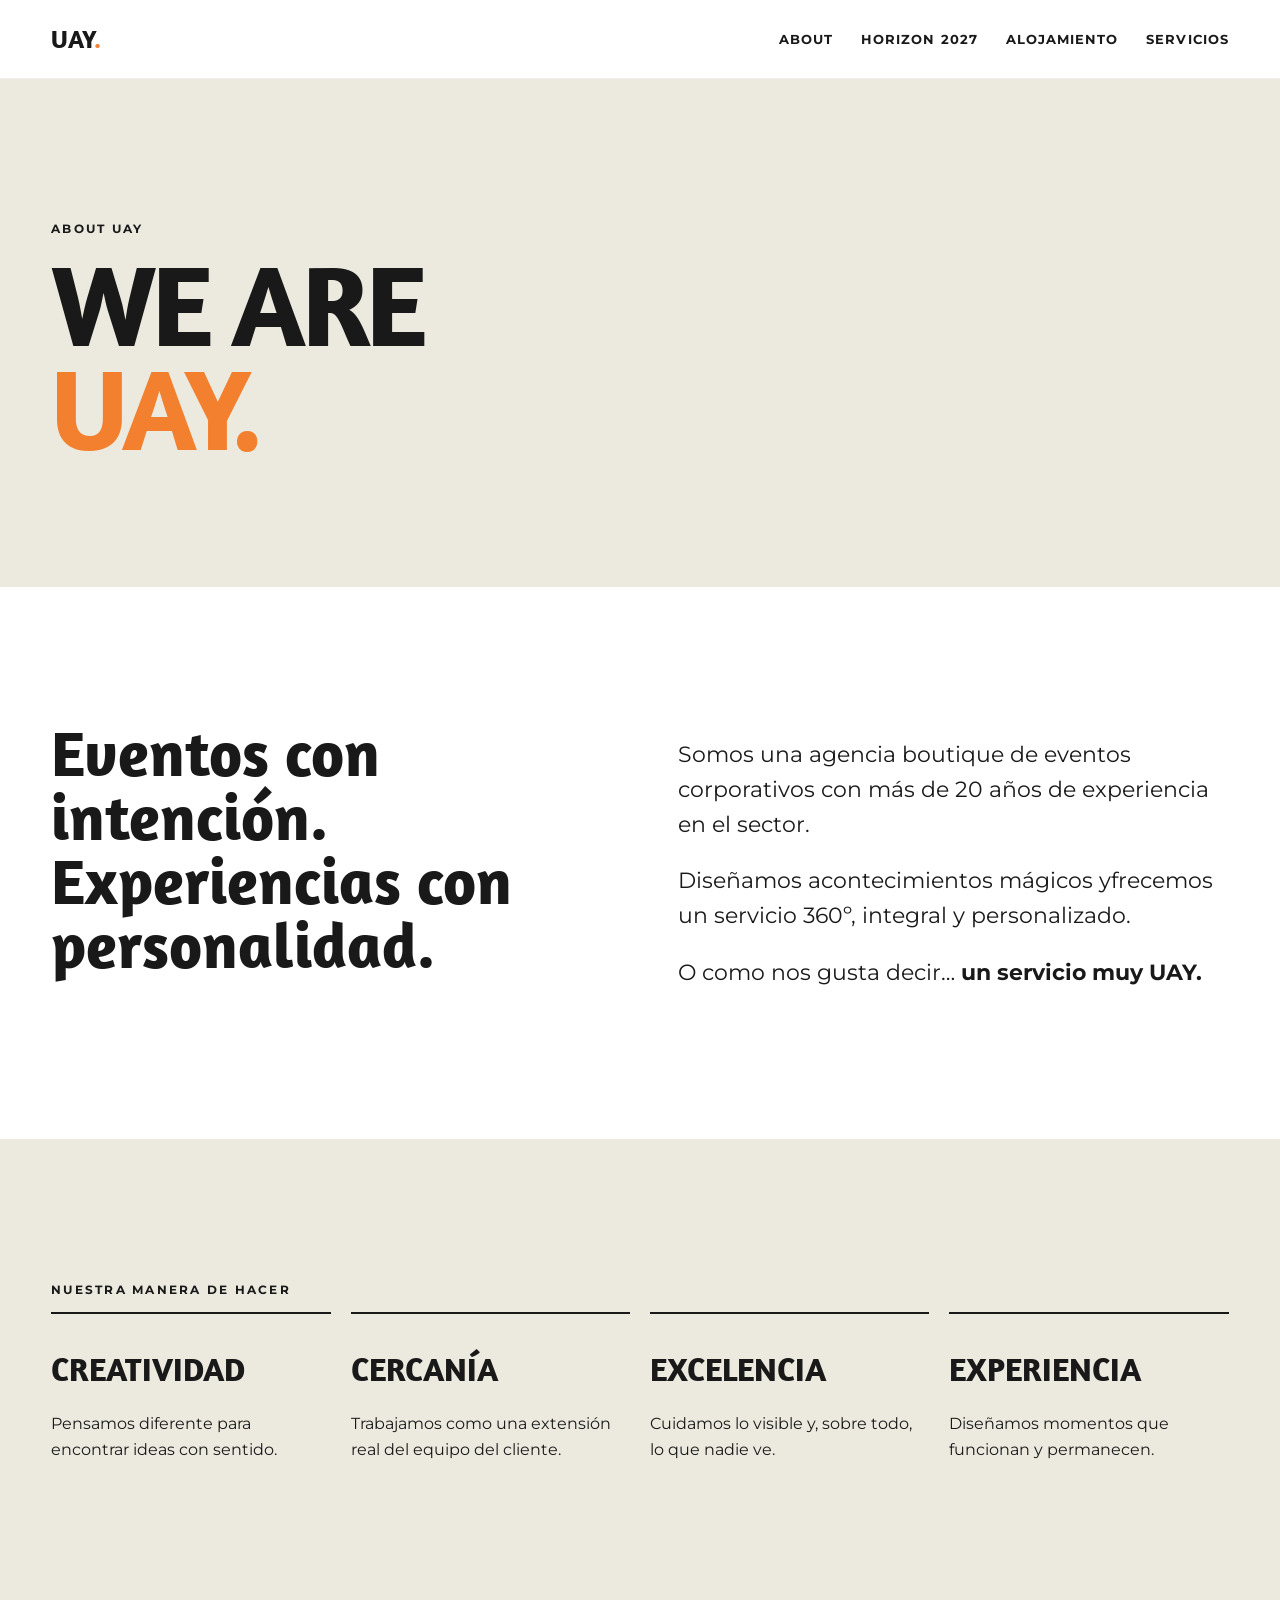
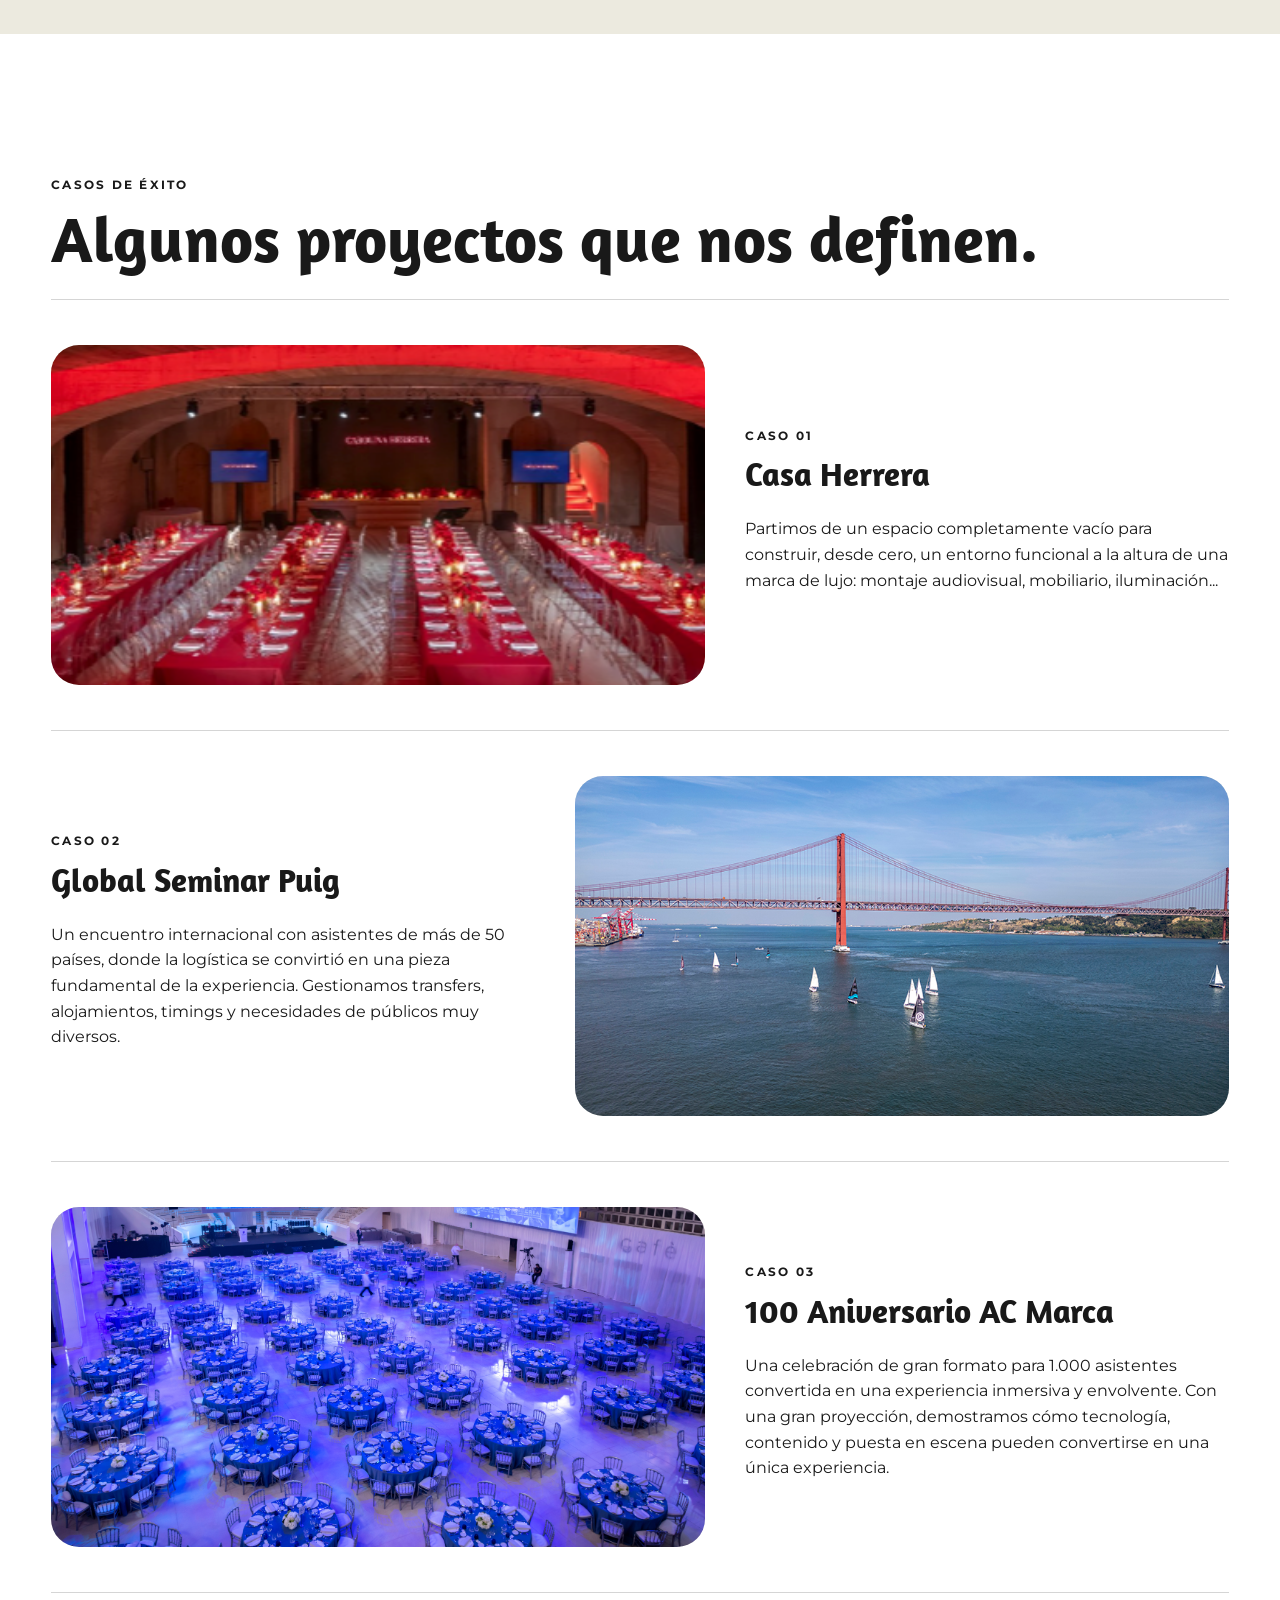
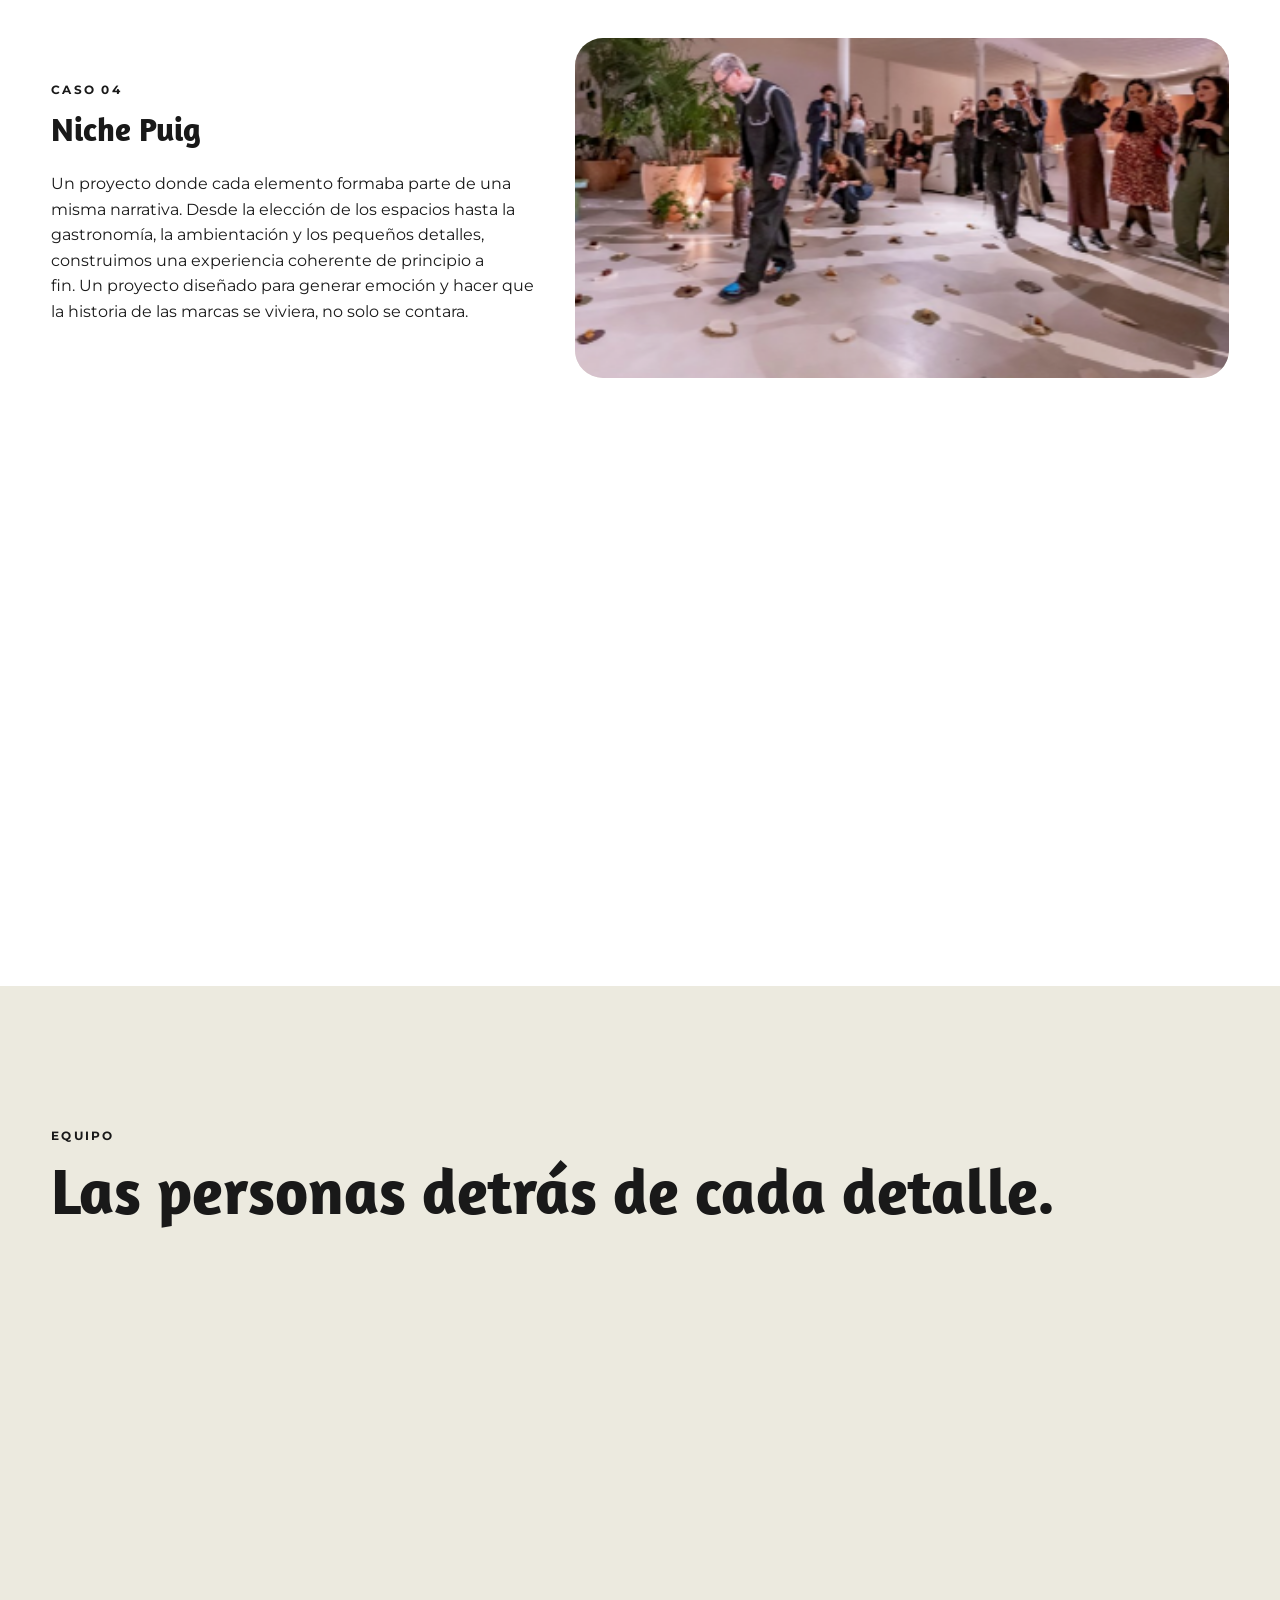
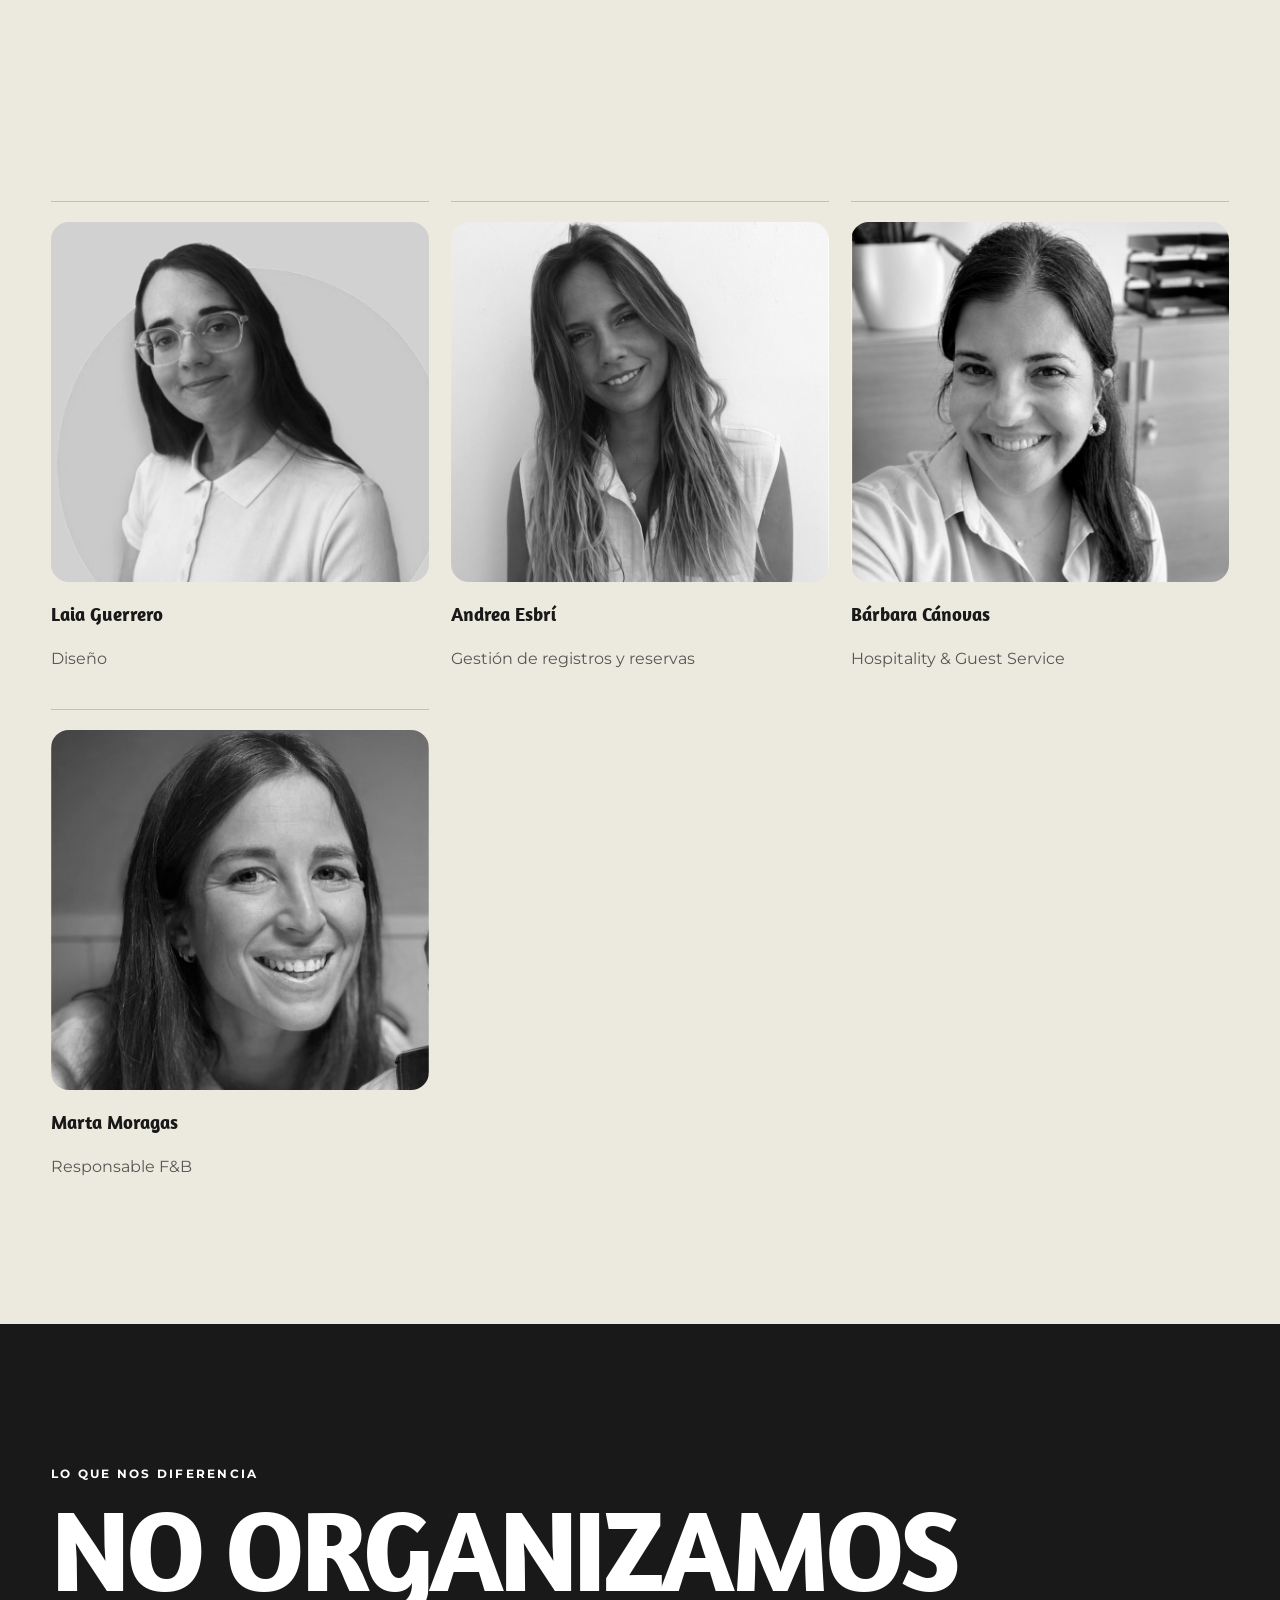
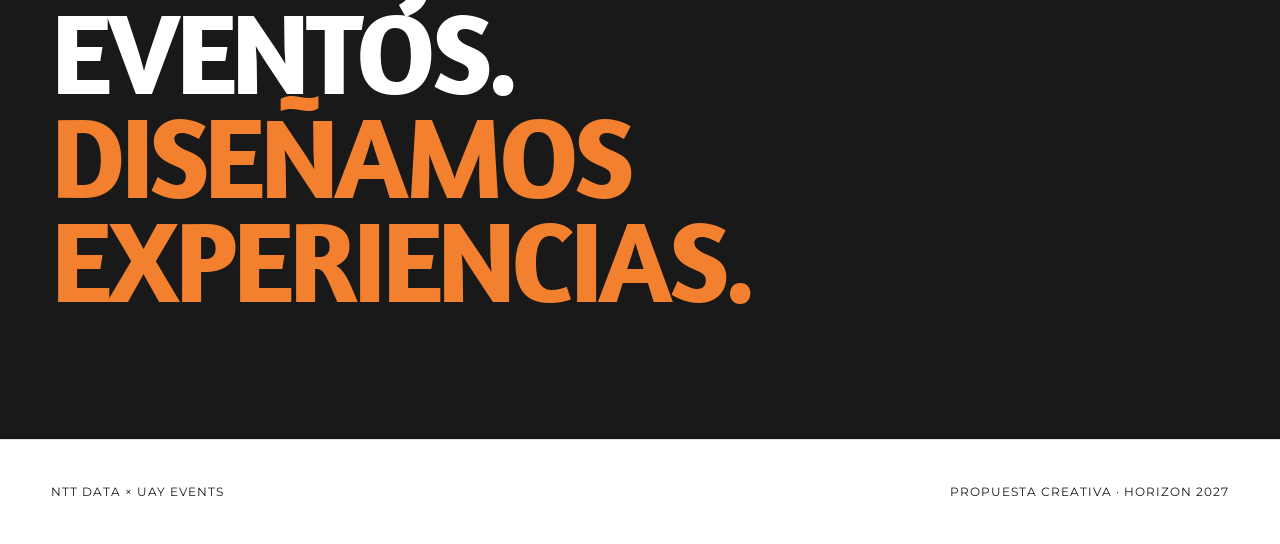
==== about.html @ 20aa826e "updated proposal section" ====
<!DOCTYPE html>
<html lang="es">
<head>
  <meta charset="UTF-8">
  <meta name="viewport" content="width=device-width, initial-scale=1.0">
  <title>About UAY · Horizon 2027</title>
  <link rel="stylesheet" href="css/styles.css">
</head>
<body>

<header class="header">
  <nav class="nav">
    <a class="brand" href="home.html">UAY<span>.</span></a>
    <button class="nav__toggle" aria-label="Abrir menú">☰</button>
    <div class="nav__links">
      <a href="about.html">About</a>
      <a href="horizon.html">Horizon 2027</a>
      <a href="alojamiento.html">Alojamiento</a>
      <a href="servicios.html">Servicios</a>
    </div>
  </nav>
</header>

<main>
  <section class="section section--soft">
    <div class="container">
      <p class="eyebrow">About UAY</p>
      <h1 class="display">WE ARE<br><span class="orange">UAY.</span></h1>
    </div>
  </section>

  <section class="section">
    <div class="container split reveal">
      <div>
        <h2 class="h2">Eventos con intención. Experiencias con personalidad.</h2>
      </div>
      <div class="lead">
        <p>Somos una agencia boutique de eventos corporativos con más de 20 años de experiencia en el sector.</p>
        <p>Diseñamos acontecimientos mágicos yfrecemos un servicio 360º, integral y personalizado.</p>
        <p>O como nos gusta decir… <strong>un servicio muy UAY.</strong></p>
      </div>
    </div>
  </section>

  <section class="section section--soft">
    <div class="container">
      <p class="eyebrow">Nuestra manera de hacer</p>
      <div class="grid-4">
        <div class="pillar reveal"><h3 class="h3">CREATIVIDAD</h3><p>Pensamos diferente para encontrar ideas con sentido.</p></div>
        <div class="pillar reveal"><h3 class="h3">CERCANÍA</h3><p>Trabajamos como una extensión real del equipo del cliente.</p></div>
        <div class="pillar reveal"><h3 class="h3">EXCELENCIA</h3><p>Cuidamos lo visible y, sobre todo, lo que nadie ve.</p></div>
        <div class="pillar reveal"><h3 class="h3">EXPERIENCIA</h3><p>Diseñamos momentos que funcionan y permanecen.</p></div>
      </div>
    </div>
  </section>

  <section class="section">
    <div class="container">
      <p class="eyebrow">Casos de éxito</p>
      <h2 class="h2">Algunos proyectos que nos definen.</h2>

      <article class="project reveal">
        <div class="project__media media-placeholder media-placeholder--image media-placeholder--light">
              <img src="assets/images/projects/caso-1.jpg" alt="Casa Herrera" loading="lazy">
        </div>
        <div>
          <span class="eyebrow">Caso 01</span>
          <h3 class="h3">Casa Herrera​</h3>
          <p>Partimos de un espacio completamente vacío para construir, desde cero, un entorno funcional a la 
            altura de una marca de lujo: montaje audiovisual, mobiliario, iluminación...</p>
        </div>
      </article>
      <article class="project reveal">
        <div class="project__media media-placeholder media-placeholder--image media-placeholder--light">
          <img src="assets/images/projects/caso-2.jpg" alt="Global Seminar Puig" loading="lazy">
        </div>
        <div>
          <span class="eyebrow">Caso 02</span>
          <h3 class="h3">Global Seminar Puig</h3>
          <p>Un encuentro internacional con asistentes de más de 50 países, donde la logística 
            se convirtió en una pieza fundamental de la experiencia. Gestionamos transfers, alojamientos, 
            timings y necesidades de públicos muy diversos.</p>
        </div>
      </article>
      <article class="project reveal">
        <div class="project__media media-placeholder media-placeholder--image media-placeholder--light">
          <img src="assets/images/projects/caso-3.jpg" alt="100 Aniversario AC Marca" loading="lazy">
        </div>
        <div>
          <span class="eyebrow">Caso 03</span>
          <h3 class="h3">100 Aniversario AC Marca</h3>
          <p>Una celebración de gran formato para 1.000 asistentes convertida en una experiencia inmersiva 
            y envolvente. Con una gran proyección, demostramos cómo tecnología, contenido y puesta en 
            escena pueden convertirse en una única experiencia.</p>
        </div>
      </article>
      <article class="project reveal">
        <div class="project__media media-placeholder media-placeholder--image media-placeholder--light">
          <img src="assets/images/projects/caso-4.jpg" alt="Niche Puig" loading="lazy">
        </div>
        <div>
          <span class="eyebrow">Caso 04</span>
          <h3 class="h3">Niche Puig</h3>
          <p>Un proyecto donde cada elemento formaba parte de una misma narrativa. Desde la elección de los espacios hasta la gastronomía, la ambientación y los pequeños detalles, construimos una experiencia coherente de principio a fin. Un proyecto diseñado para generar emoción y hacer que la historia de las marcas se viviera, no solo se contara.</p>
        </div>
      </article>
      <article class="project reveal">
        <div class="project__media media-placeholder media-placeholder--image media-placeholder--light">
          <img src="assets/images/projects/caso-5.jpg" alt="Dermofarm International Meeting" loading="lazy">
        </div>
        <div>
          <span class="eyebrow">Caso 05</span>
          <h3 class="h3">Dermofarm International Meeting</h3>
          <p>¿Y si el espacio que necesitamos no existe todavía? Transformamos el hall de un hotel, un entorno 
            inicialmente no concebido para albergar una reunión plenaria, mediante un montaje audiovisual 
            y escenográfico completamente adaptado. Una solución que demuestra nuestra capacidad para repensar espacios no convencionales y convertir sus limitaciones en oportunidades.</p>
        </div>
      </article>
    </div>
  </section>

  <section class="section section--soft">
    <div class="container">
      <p class="eyebrow">Equipo</p>
      <h2 class="h2">Las personas detrás de cada detalle.</h2>
      <div class="team-grid">
        
        <article class="team-card reveal">
          <div class="media-placeholder media-placeholder--light">
            <img src="assets/images/team/javier.png" alt="Javier" loading="lazy">
          </div>
          <h3>Javier Juez</h3>
          <p class="muted">Director de proyecto</p>
        </article>
        <article class="team-card reveal">
          <div class="media-placeholder media-placeholder--light">
            <img src="assets/images/team/alba.png" alt="Alba" loading="lazy">
          </div>
          <h3>Alba Jurado</h3>
          <p class="muted">logística</p>
        </article>
        <article class="team-card reveal">
          <div class="media-placeholder media-placeholder--light">
            <img src="assets/images/team/mario.png" alt="Mario" loading="lazy">
          </div>
          <h3>Mario Juez</h3>
          <p class="muted">Project Manager</p>
          <p class="muted">Producción</p>
        </article>
        <article class="team-card reveal">
          <div class="media-placeholder media-placeholder--light">
            <img src="assets/images/team/laia.png" alt="Laia" loading="lazy">
          </div>
          <h3>Laia Guerrero</h3>
          <p class="muted">Diseño</p>
        </article>
        <article class="team-card reveal">
          <div class="media-placeholder media-placeholder--light">
            <img src="assets/images/team/andrea.jpeg" alt="An" loading="lazy">
          </div>
          <h3>Andrea Esbrí</h3>
          <p class="muted">Gestión de registros y reservas</p>
        </article>
        <article class="team-card reveal">
          <div class="media-placeholder media-placeholder--light">
            <img src="assets/images/team/barbara.jpg" alt="Barbara" loading="lazy">
          </div>
          <h3>Bárbara Cánovas</h3>
          <p class="muted">Hospitality & Guest Service</p>
        </article>
        <article class="team-card reveal">
          <div class="media-placeholder media-placeholder--light">
            <img src="assets/images/team/marta.jpg" alt="Marta" loading="lazy">
          </div>
          <h3>Marta Moragas</h3>
          <p class="muted">Responsable F&B</p>
        </article>
      </div>
    </div>
  </section>

  <section class="section section--dark">
    <div class="container reveal">
      <p class="eyebrow">Lo que nos diferencia</p>
      <h2 class="display">NO ORGANIZAMOS<br>EVENTOS.<br><span class="orange">DISEÑAMOS<br>EXPERIENCIAS.</span></h2>
    </div>
  </section>
</main>

<footer class="footer">
  <div class="footer__inner">
    <span>NTT DATA × UAY EVENTS</span>
    <span>Propuesta creativa · HORIZON 2027</span>
  </div>
</footer>
<script src="js/main.js"></script>

</body>
</html>
---- css/styles.css ----
@import url('https://fonts.googleapis.com/css2?family=Amaranth:wght@400;700&family=Montserrat:wght@300;400;500;600;700&display=swap');

:root{
  --orange:#F3802E;
  --alabaster:#ECEADF;
  --black:#191919;
  --white:#FFFFFF;
  --max:1280px;
  --pad:clamp(24px,4vw,64px);
  --radius:28px;
}

*{box-sizing:border-box}
html{scroll-behavior:smooth}
body{
  margin:0;
  font-family:"Montserrat",sans-serif;
  color:var(--black);
  background:var(--white);
  line-height:1.6;
}
img,video{max-width:100%;display:block}
a{color:inherit;text-decoration:none}
button{font:inherit}

.container{
  width:min(calc(100% - (var(--pad)*2)),var(--max));
  margin-inline:auto;
}
.section{padding:clamp(72px,10vw,140px) 0}
.section--soft{background:var(--alabaster)}
.section--dark{background:var(--black);color:var(--white)}
.section--orange{background:var(--orange)}

.eyebrow{
  text-transform:uppercase;
  letter-spacing:.18em;
  font-size:.78rem;
  font-weight:700;
}
.display{
  font-family:"Amaranth",sans-serif;
  font-size:clamp(3.4rem,9vw,9rem);
  line-height:.9;
  letter-spacing:-.04em;
  margin:0;
}
.h1{
  font-family:"Amaranth",sans-serif;
  font-size:clamp(3rem,7vw,7rem);
  line-height:.95;
  margin:0;
}
.h2{
  font-family:"Amaranth",sans-serif;
  font-size:clamp(2.4rem,5vw,5rem);
  line-height:1;
  margin:0 0 28px;
}
.h3{
  font-family:"Amaranth",sans-serif;
  font-size:clamp(1.6rem,2.6vw,2.6rem);
  margin:0 0 12px;
}
.lead{
  font-size:clamp(1.05rem,1.7vw,1.45rem);
  max-width:850px;
}
.muted{opacity:.7}
.orange{color:var(--orange)}

.header{
  position:sticky;
  top:0;
  z-index:100;
  backdrop-filter:blur(16px);
  background:rgba(255,255,255,.86);
  border-bottom:1px solid rgba(25,25,25,.08);
}
.nav{
  width:min(calc(100% - (var(--pad)*2)),var(--max));
  min-height:78px;
  margin:auto;
  display:flex;
  align-items:center;
  justify-content:space-between;
  gap:28px;
}
.brand{
  font-family:"Amaranth",sans-serif;
  font-size:1.55rem;
  font-weight:700;
}
.brand span{color:var(--orange)}
.nav__links{
  display:flex;
  gap:28px;
  align-items:center;
  font-size:.82rem;
  font-weight:700;
  letter-spacing:.08em;
  text-transform:uppercase;
}
.nav__links a{position:relative}
.nav__links a:after{
  content:"";
  position:absolute;
  left:0;right:100%;
  bottom:-7px;
  height:2px;
  background:var(--orange);
  transition:.25s ease;
}
.nav__links a:hover:after,.nav__links a.active:after{right:0}
.nav__toggle{
  display:none;
  border:0;
  background:none;
  font-size:1.4rem;
  cursor:pointer;
}

.btn{
  display:inline-flex;
  align-items:center;
  justify-content:center;
  gap:14px;
  padding:16px 24px;
  border-radius:999px;
  border:1px solid var(--black);
  text-transform:uppercase;
  letter-spacing:.08em;
  font-size:.8rem;
  font-weight:700;
  transition:.25s ease;
}
.btn:hover{background:var(--black);color:var(--white);transform:translateY(-2px)}
.btn--orange{background:var(--orange);border-color:var(--orange)}
.btn--orange:hover{background:var(--black);border-color:var(--black)}
.btn--light{border-color:var(--white)}
.btn--light:hover{background:var(--white);color:var(--black)}

.hero{
  min-height:calc(100vh - 78px);
  display:grid;
  align-items:end;
  padding: 70px 0 55px;
}
.hero__grid{
  display:grid;
  grid-template-columns:1.3fr .7fr;
  gap:clamp(30px,6vw,100px);
  align-items:end;
}
.hero__aside{
  padding-bottom:16px;
}
.hero__aside p{font-size:1.1rem}
.scroll-link{
  margin-top:42px;
  display:inline-flex;
  width:54px;height:54px;
  border:1px solid var(--black);
  border-radius:50%;
  align-items:center;
  justify-content:center;
  font-size:1.4rem;
  transition:.25s ease;
}
.scroll-link:hover{background:var(--orange);border-color:var(--orange);transform:translateY(4px)}

.landing{
  min-height:100vh;
  background:var(--alabaster);
  display:flex;
  align-items:center;
}
.landing__inner{
  width:min(calc(100% - (var(--pad)*2)),var(--max));
  margin:auto;
}
.landing__meta{
  display:flex;
  justify-content:space-between;
  gap:20px;
  margin-bottom:clamp(70px,12vh,140px);
}
.landing__bottom{
  margin-top:55px;
  display:flex;
  justify-content:space-between;
  align-items:end;
  gap:30px;
}
.landing__bottom p{max-width:500px;margin:0}

.media-placeholder{
  min-height:500px;
  background:
    linear-gradient(135deg,rgba(243,128,46,.16),rgba(236,234,223,.75)),
    var(--black);
  color:var(--white);
  border-radius:var(--radius);
  display:flex;
  align-items:center;
  justify-content:center;
  text-align:center;
  padding:40px;
  overflow:hidden;
  position:relative;
}
.media-placeholder small{
  display:block;
  text-transform:uppercase;
  letter-spacing:.15em;
  opacity:.7;
  margin-top:10px;
}
.media-placeholder--light{
  background:var(--alabaster);
  color:var(--black);
}
.media-placeholder--image{min-height:340px}
.media-placeholder video,
.media-placeholder img{
  position:absolute;
  inset:0;
  width:100%;
  height:100%;
  object-fit:cover;
}

.split{
  display:grid;
  grid-template-columns:1fr 1fr;
  gap:clamp(36px,6vw,90px);
  align-items:center;
}

.cards{
  display:grid;
  grid-template-columns:repeat(3,1fr);
  gap:22px;
  margin-top:50px;
}
.card{
  min-height:400px;
  border:1px solid rgba(25,25,25,.15);
  border-radius:var(--radius);
  padding:28px;
  display:flex;
  flex-direction:column;
  justify-content:space-between;
  transition:.25s ease;
  background:var(--white);
}
.card:hover{
  transform:translateY(-6px);
  border-color:var(--orange);
  box-shadow:0 16px 60px rgba(25,25,25,.08);
}
.card__number{
  font-size:.78rem;
  letter-spacing:.16em;
  font-weight:700;
}
.card__arrow{
  font-size:1.5rem;
  align-self:flex-end;
}
.card--orange{background:var(--orange)}
.card--dark{background:var(--black);color:var(--white)}

.grid-4{
  display:grid;
  grid-template-columns:repeat(4,1fr);
  gap:20px;
}
.pillar{
  padding:28px 0;
  border-top:2px solid var(--black);
}

.project{
  display:grid;
  grid-template-columns:1.15fr .85fr;
  gap:40px;
  align-items:center;
  padding:45px 0;
  border-top:1px solid rgba(25,25,25,.18);
}
.project:nth-child(even){grid-template-columns:.85fr 1.15fr}
.project:nth-child(even) .project__media{order:2}

.team-grid{
  display:grid;
  grid-template-columns:repeat(3,1fr);
  gap:22px;
}
.team-card{
  border-top:1px solid rgba(25,25,25,.2);
  padding-top:20px;
}
.team-card .media-placeholder{min-height:360px;border-radius:18px}
.team-card h3{margin:18px 0 2px;font-family:"Amaranth",sans-serif}

.detail-grid{
  display:grid;
  grid-template-columns:repeat(4,1fr);
  gap:18px;
  margin-top:50px;
}
.detail-card{
  min-height:230px;
  border:1px solid rgba(25,25,25,.14);
  padding:24px;
  border-radius:22px;
  display:flex;
  flex-direction:column;
  justify-content:space-between;
  transition:.25s ease;
}
.detail-card:hover{background:var(--orange);border-color:var(--orange)}

.content-block{
  display:grid;
  grid-template-columns:.6fr 1.4fr;
  gap:50px;
  padding:80px 0;
  border-top:1px solid rgba(25,25,25,.18);
}
.content-block__num{
  font-family:"Amaranth",sans-serif;
  font-size:2rem;
  color:var(--orange);
}
.content-block ul{padding-left:20px}

.footer{
  padding:42px 0;
  border-top:1px solid rgba(25,25,25,.12);
}
.footer__inner{
  width:min(calc(100% - (var(--pad)*2)),var(--max));
  margin:auto;
  display:flex;
  justify-content:space-between;
  gap:30px;
  font-size:.78rem;
  text-transform:uppercase;
  letter-spacing:.08em;
}

.reveal{
  opacity:0;
  transform:translateY(24px);
  transition:opacity .7s ease,transform .7s ease;
}
.reveal.is-visible{
  opacity:1;
  transform:none;
}

/* ==================================================
HORIZON 2027
================================================== */


/* ------------------------------
CONCEPTO
------------------------------ */

.concept-intro{
  margin-bottom:38px;
}

.concept-copy{
  max-width:900px;
  font-size:1rem;
  line-height:1.8;
  margin-bottom:45px;
}

.concept-copy p{
  margin:0 0 20px;
}

.concept-statement{
  display:flex;
  flex-wrap:wrap;
  gap:12px;
  margin:50px 0;
}

.concept-statement span{
  display:inline-flex;
  align-items:center;
  justify-content:center;
  background:var(--black);
  color:var(--white);
  padding:14px 22px;
  border-radius:999px;
  font-size:.8rem;
  font-weight:700;
  letter-spacing:.14em;
}

.concept-statement span:nth-child(2){
  background:var(--orange);
  color:var(--black);
}


/* ------------------------------
DECORACIÓN
------------------------------ */

.venue-section{
  padding:60px 0;
  border-top:1px solid rgba(25,25,25,.15);
}

.venue-section:first-of-type{
  margin-top:60px;
}

.venue-heading{
  display:flex;
  align-items:flex-start;
  gap:22px;
  margin-bottom:25px;
}

.venue-heading__number{
  font-family:"Amaranth",sans-serif;
  font-size:1.2rem;
  color:var(--orange);
}

.spacer-small{
  height:55px;
}


/* ------------------------------
FEATURE CARDS / SEÑALÉTICA
------------------------------ */

.feature-grid{
  display:grid;
  grid-template-columns:repeat(3,1fr);
  gap:18px;
  margin:50px 0;
}

.feature-card{
  padding:24px 10px 20px 0;
}

.feature-card span{
  display:block;
  color:var(--orange);
  font-size:.76rem;
  font-weight:700;
  letter-spacing:.14em;
  margin-bottom:45px;
}

.feature-card h3{
  font-family:"Amaranth",sans-serif;
  font-size:1.6rem;
  margin:0 0 12px;
}

.feature-card p{
  margin:0;
  font-size:.9rem;
}


/* ==================================================
AGENDA
================================================== */

.agenda-section{
  overflow:hidden;
}

.agenda-header{
  display:flex;
  justify-content:space-between;
  align-items:flex-end;
  gap:40px;
  margin-bottom:80px;
}

.agenda-date{
  display:flex;
  flex-direction:column;
  align-items:flex-end;
  text-align:right;
  padding-bottom:10px;
}

.agenda-date span{
  text-transform:uppercase;
  letter-spacing:.16em;
  font-size:.75rem;
  opacity:.65;
}

.agenda-date strong{
  font-family:"Amaranth",sans-serif;
  font-size:clamp(1.8rem,3vw,3rem);
}


.timeline{
  position:relative;
  max-width:1050px;
  margin-left:auto;
}

.timeline:before{
  content:"";
  position:absolute;
  left:145px;
  top:0;
  bottom:0;
  width:1px;
  background:rgba(255,255,255,.22);
}

.timeline-item{
  display:grid;
  grid-template-columns:110px 70px 1fr;
  min-height:170px;
}

.timeline-time{
  font-family:"Amaranth",sans-serif;
  font-size:1.6rem;
  padding-top:7px;
}

.timeline-dot{
  position:relative;
}

.timeline-dot:before{
  content:"";
  position:absolute;
  top:18px;
  left:30px;
  width:10px;
  height:10px;
  border-radius:50%;
  background:var(--orange);
  box-shadow:0 0 0 7px var(--black);
}

.timeline-content{
  padding:0 0 52px 5px;
  max-width:680px;
}

.timeline-label{
  display:block;
  color:var(--orange);
  text-transform:uppercase;
  font-size:.72rem;
  letter-spacing:.16em;
  font-weight:700;
  margin-bottom:5px;
}

.timeline-content h3{
  font-family:"Amaranth",sans-serif;
  font-size:clamp(1.6rem,2.5vw,2.4rem);
  margin:0 0 8px;
}

.timeline-content p{
  margin:0;
  opacity:.7;
}


/* ==================================================
HOSPITALITY / WELCOME KIT
================================================== */

.split--top{
  align-items:start;
  margin-top:55px;
}

.welcome-kit{
  margin-top:100px;
  padding-top:70px;
  border-top:1px solid rgba(25,25,25,.16);
}

.welcome-kit__intro{
  max-width:700px;
  margin-bottom:45px;
}

.kit-grid{
  display:grid;
  grid-template-columns:repeat(3,1fr);
  gap:18px;
  margin-bottom:45px;
}

.kit-card{
  min-height:250px;
  padding:24px;
  border:1px solid rgba(25,25,25,.15);
  border-radius:22px;
  display:flex;
  flex-direction:column;
}

.kit-number{
  color:var(--orange);
  font-size:.75rem;
  letter-spacing:.15em;
  font-weight:700;
  margin-bottom:auto;
}

.kit-card h4{
  font-family:"Amaranth",sans-serif;
  font-size:1.45rem;
  margin:45px 0 8px;
}

.kit-card p{
  font-size:.87rem;
  margin:0;
}


/* ==================================================
DINNER SCENARIOS
================================================== */

.dinner-scenario{
  margin-top:100px;
  padding-top:60px;
  border-top:2px solid var(--black);
}

.scenario-header{
  display:grid;
  grid-template-columns:1fr .8fr;
  gap:50px;
  align-items:end;
  margin-bottom:50px;
}

.scenario-header > p{
  max-width:500px;
}

.scenario-number{
  display:block;
  font-family:"Amaranth",sans-serif;
  font-size:5rem;
  line-height:1;
  color:var(--orange);
  margin-bottom:20px;
}


.venue-card{
  margin:30px 0 65px;
}

.venue-card__copy{
  max-width:720px;
  margin-bottom:28px;
}

.venue-card__copy p:last-child{
  max-width:700px;
}


.photo-grid{
  display:grid;
  grid-template-columns:repeat(2,1fr);
  grid-template-rows:repeat(2,280px);
  gap:12px;
}

.photo-grid img{
  width:100%;
  height:100%;
  object-fit:cover;
  border-radius:18px;
}


.unavailable-box{
  background:var(--black);
  color:var(--white);
  border-radius:24px;
  padding:35px;
  margin-top:40px;
}

.unavailable-box h4{
  font-family:"Amaranth",sans-serif;
  font-size:1.8rem;
  margin:5px 0 25px;
}

.unavailable-tags{
  display:flex;
  flex-wrap:wrap;
  gap:10px;
}

.unavailable-tags span{
  border:1px solid rgba(255,255,255,.35);
  border-radius:999px;
  padding:9px 15px;
  font-size:.75rem;
}


.dinner-scenario--wow{
  position:relative;
}

.dinner-scenario--wow .venue-card{
  background:var(--black);
  color:var(--white);
  border-radius:28px;
  padding:35px;
}


/* ==================================================
DOWNLOADS
================================================== */

.download-grid{
  display:grid;
  grid-template-columns:repeat(3,1fr);
  gap:18px;
  margin-top:60px;
}

.download-card{
  min-height:260px;
  border:1px solid rgba(25,25,25,.16);
  border-radius:24px;
  padding:25px;
  display:flex;
  flex-direction:column;
  justify-content:space-between;
  transition:.3s ease;
}

.download-card:hover{
  background:var(--orange);
  border-color:var(--orange);
  transform:translateY(-5px);
}

.download-icon{
  align-self:flex-end;
  font-size:1.8rem;
}

.download-card small{
  display:block;
  text-transform:uppercase;
  letter-spacing:.14em;
  font-size:.65rem;
  margin-bottom:8px;
}

.download-card h3{
  font-family:"Amaranth",sans-serif;
  font-size:1.8rem;
  margin:0;
}


/* ==================================================
SOSTENIBILIDAD
================================================== */

.sustainability-grid{
  display:grid;
  grid-template-columns:repeat(2,1fr);
  gap:0;
  margin-top:60px;
}

.sustainability-card{
  min-height:280px;
  padding:30px;
  border-top:1px solid rgba(25,25,25,.18);
}

.sustainability-card:nth-child(odd){
  border-right:1px solid rgba(25,25,25,.18);
}

.sustainability-card span{
  display:block;
  color:var(--orange);
  font-size:.72rem;
  letter-spacing:.15em;
  font-weight:700;
  margin-bottom:60px;
}

.sustainability-card h3{
  font-family:"Amaranth",sans-serif;
  font-size:1.65rem;
  margin:0 0 12px;
}

.sustainability-card p{
  margin:0;
  font-size:.9rem;
}


/* ==================================================
CONTINGENCIA
================================================== */

.contingency-list{
  margin-top:60px;
}

.contingency-item{
  display:grid;
  grid-template-columns:80px 1fr;
  gap:20px;
  border-top:1px solid rgba(25,25,25,.16);
  padding:28px 0;
}

.contingency-item > span{
  color:var(--orange);
  font-size:.75rem;
  font-weight:700;
  letter-spacing:.15em;
}

.contingency-item h3{
  font-family:"Amaranth",sans-serif;
  font-size:1.6rem;
  margin:0 0 8px;
}

.contingency-item p{
  margin:0;
  max-width:750px;
}


.contingency-quote{
  margin-top:70px;
  padding:60px;
  background:var(--orange);
  border-radius:var(--radius);
}

.contingency-quote p{
  font-family:"Amaranth",sans-serif;
  font-size:clamp(2rem,5vw,4.5rem);
  line-height:1;
  margin:0;
}

@media (max-width:900px){
  .nav__toggle{display:block}
  .nav__links{
    display:none;
    position:absolute;
    top:78px;left:0;right:0;
    flex-direction:column;
    align-items:flex-start;
    padding:28px var(--pad);
    background:var(--white);
    border-bottom:1px solid rgba(25,25,25,.08);
  }
  .nav__links.open{display:flex}
  .hero__grid,.split,.project,.project:nth-child(even),.content-block{grid-template-columns:1fr}
  .project:nth-child(even) .project__media{order:0}
  .cards,.team-grid{grid-template-columns:1fr}
  .grid-4,.detail-grid{grid-template-columns:repeat(2,1fr)}
  .landing__bottom,.landing__meta,.footer__inner{flex-direction:column;align-items:flex-start}
}

@media (max-width:560px){
  .grid-4,.detail-grid{grid-template-columns:1fr}
  .hero{min-height:auto;padding-top:100px}
  .display{font-size:clamp(3.2rem,19vw,5rem)}
  .media-placeholder{min-height:340px}
}
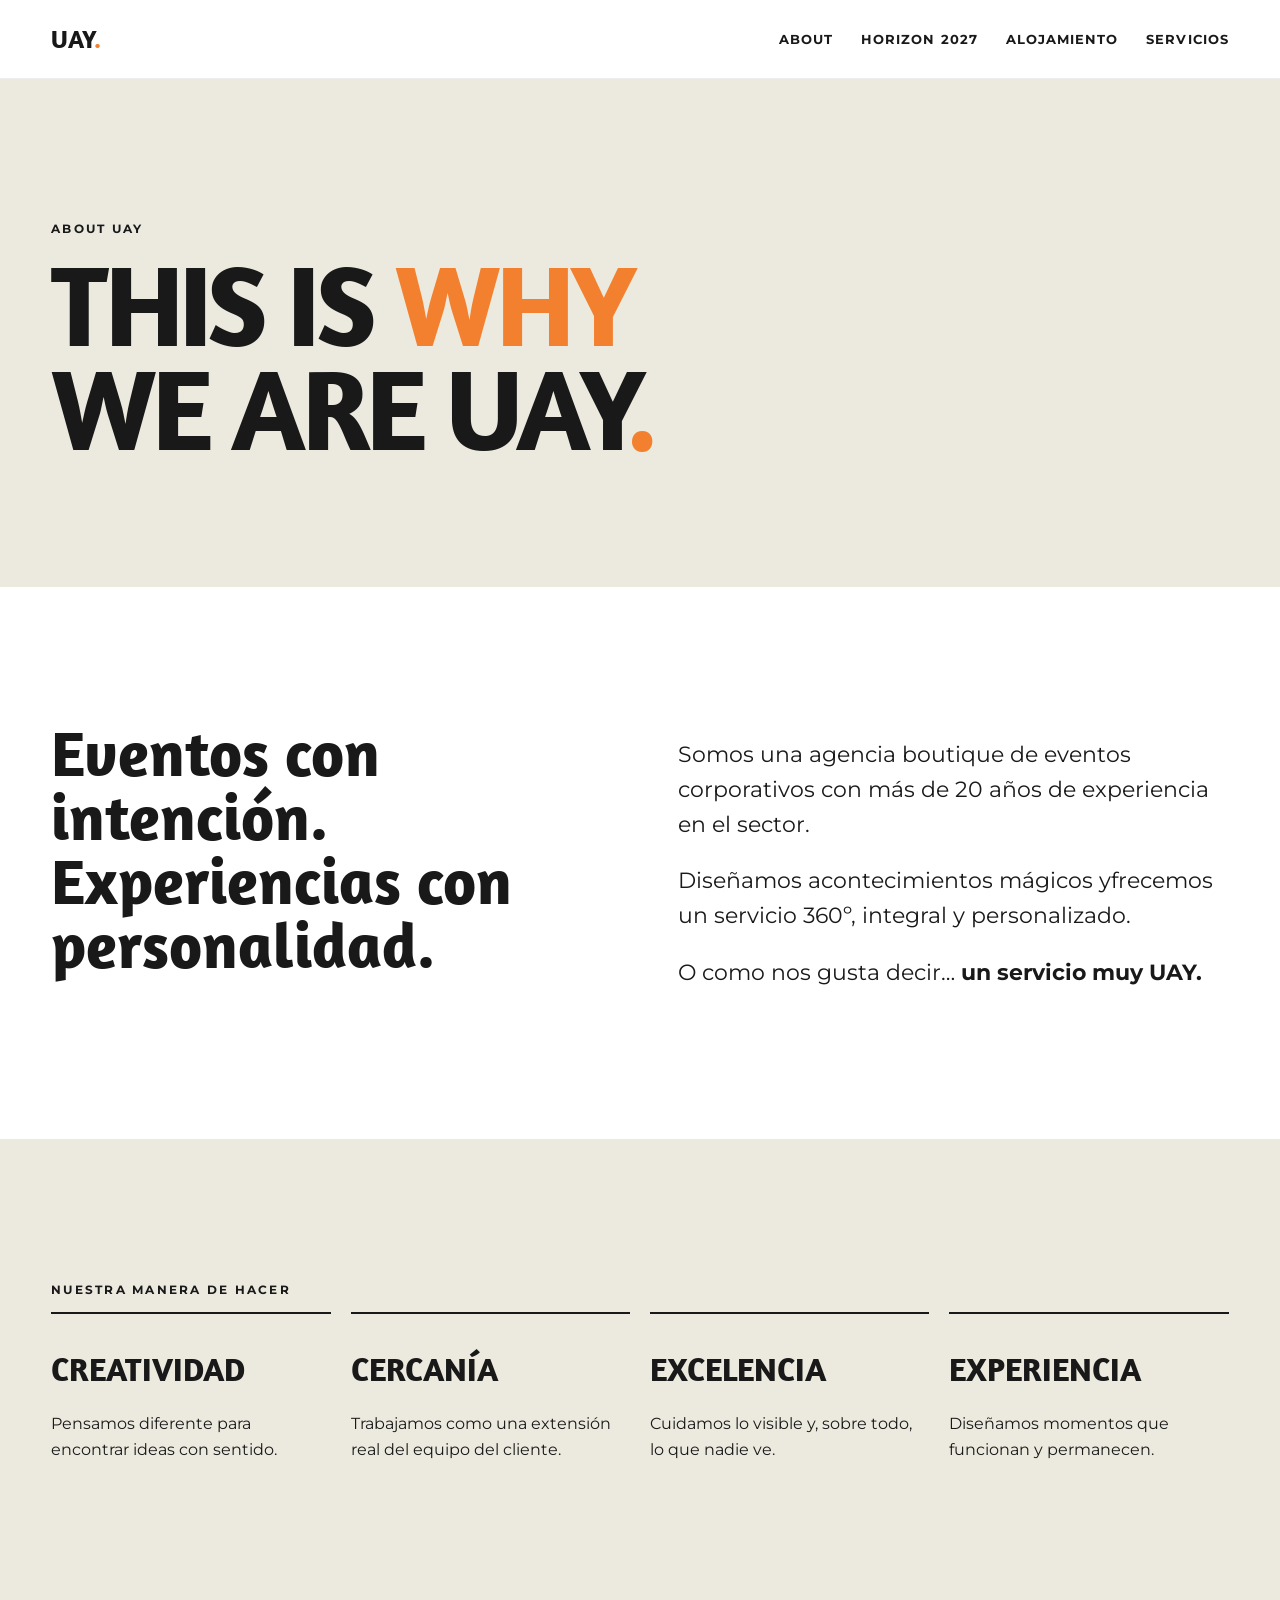
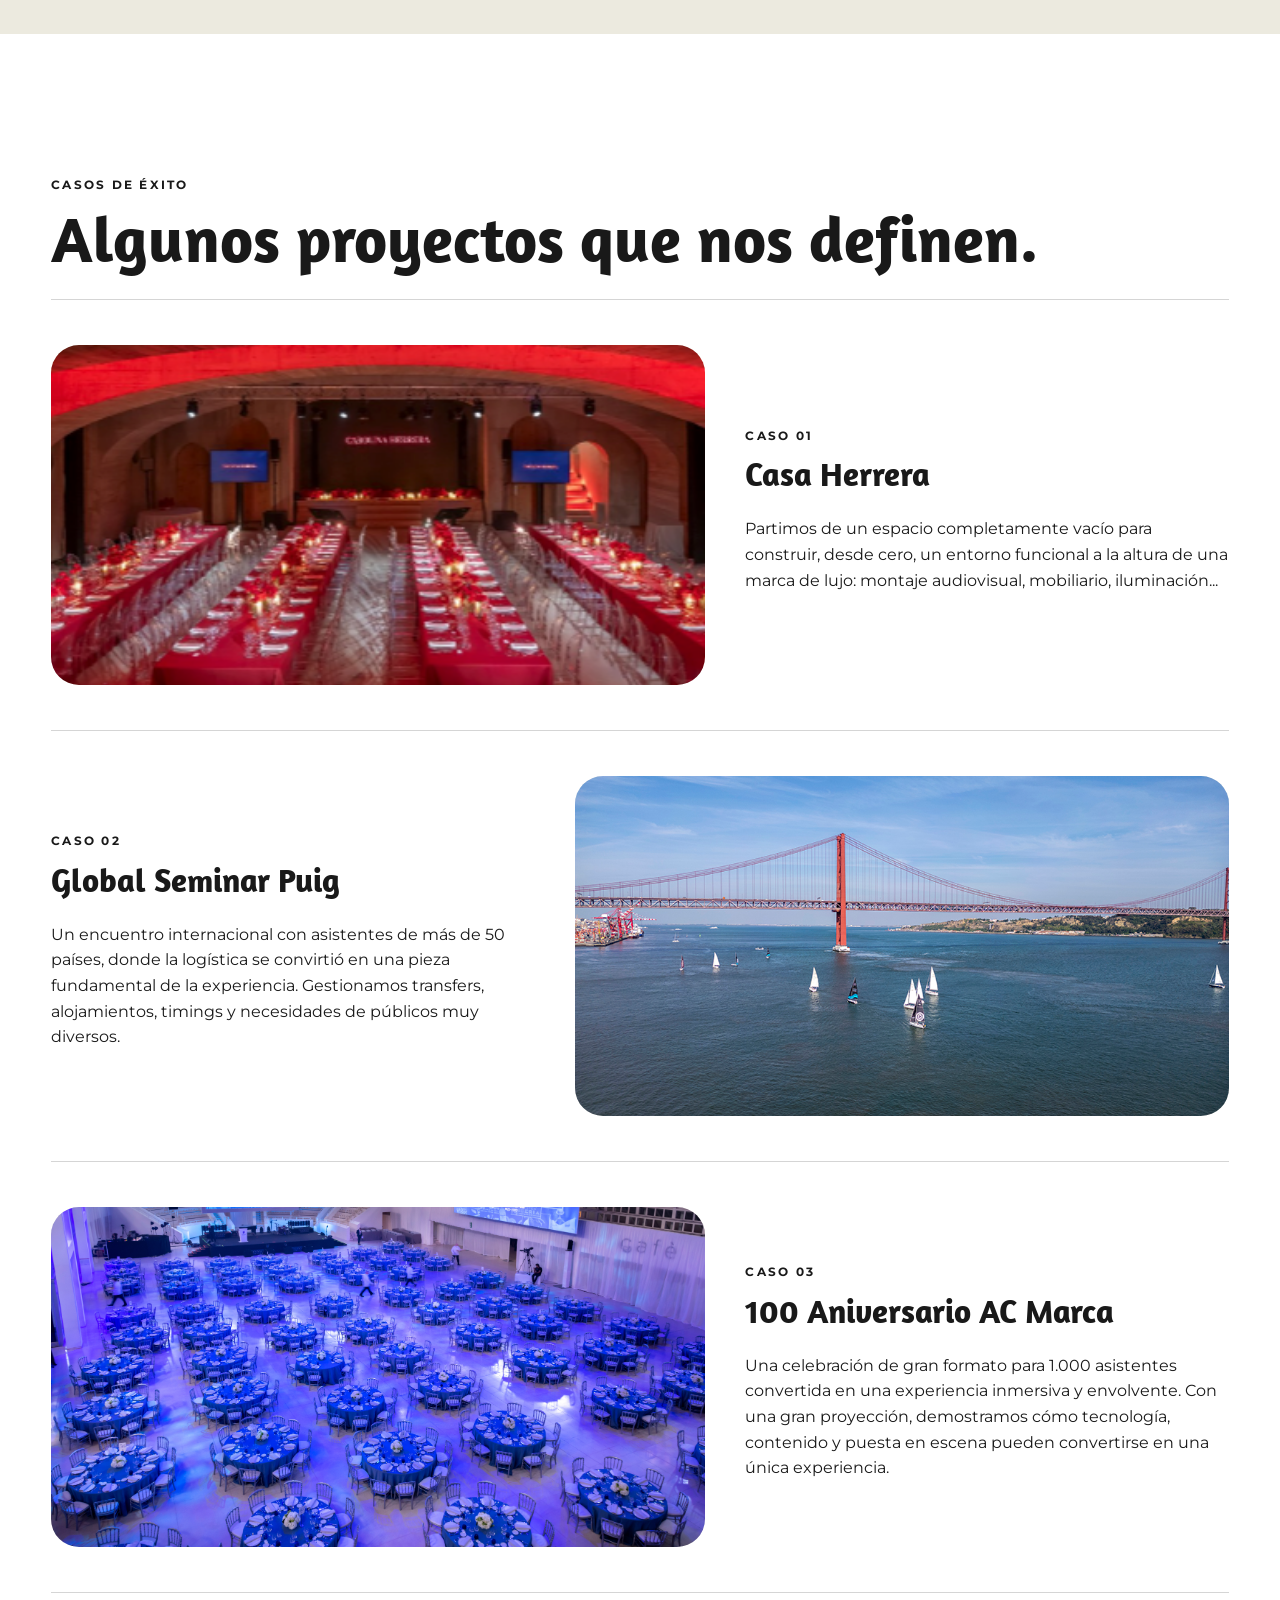
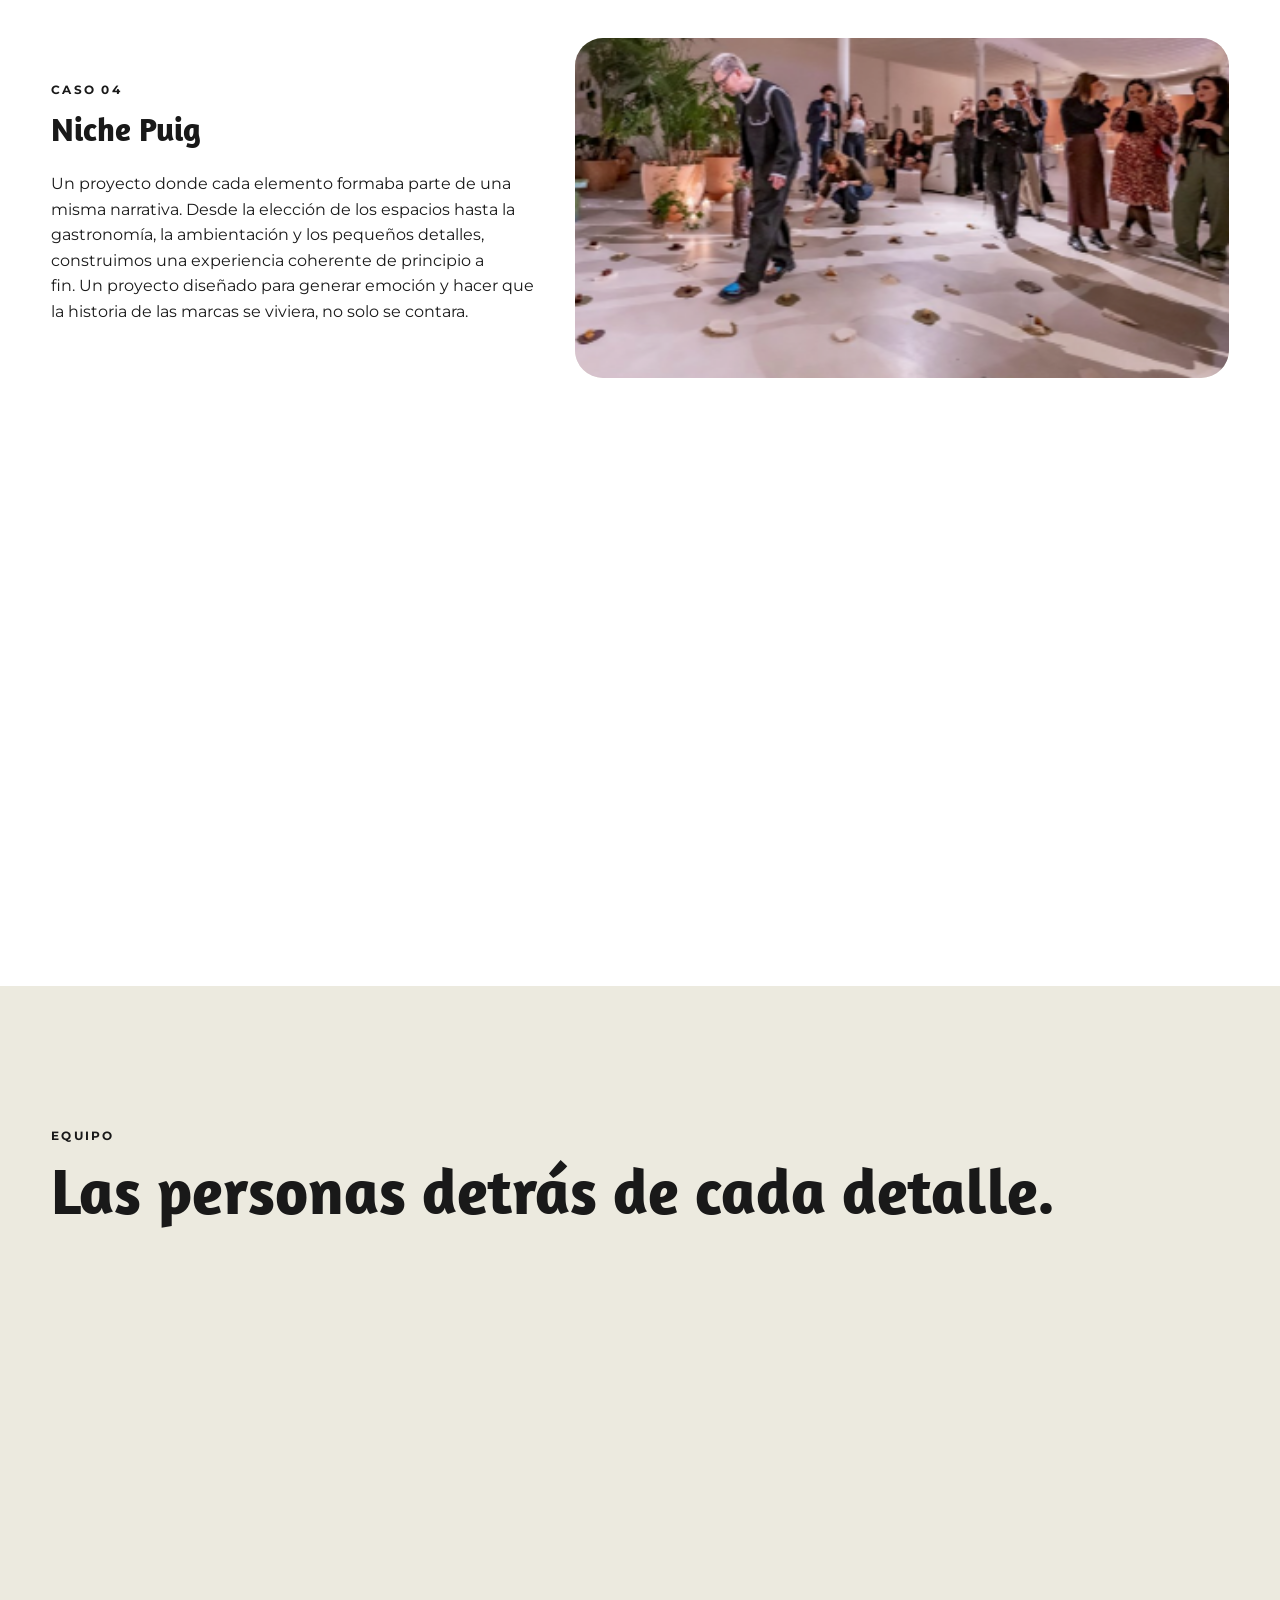
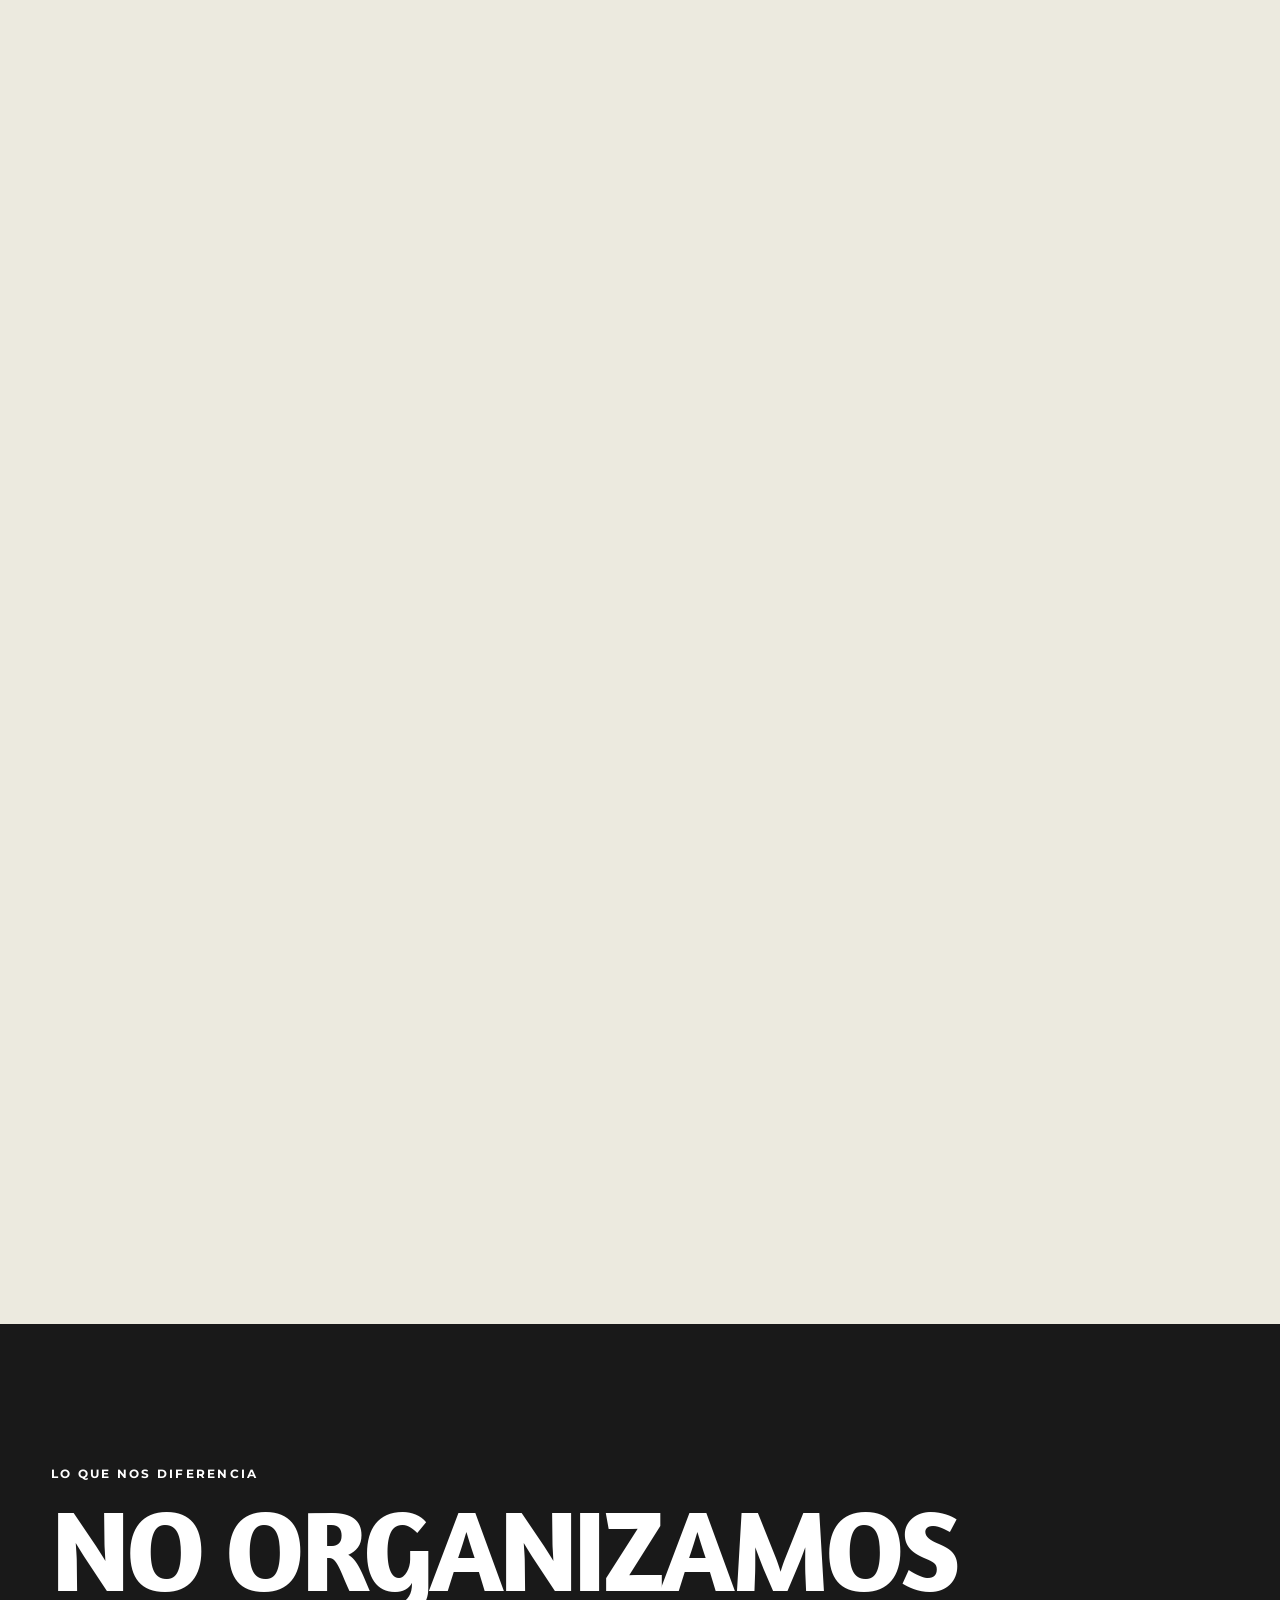
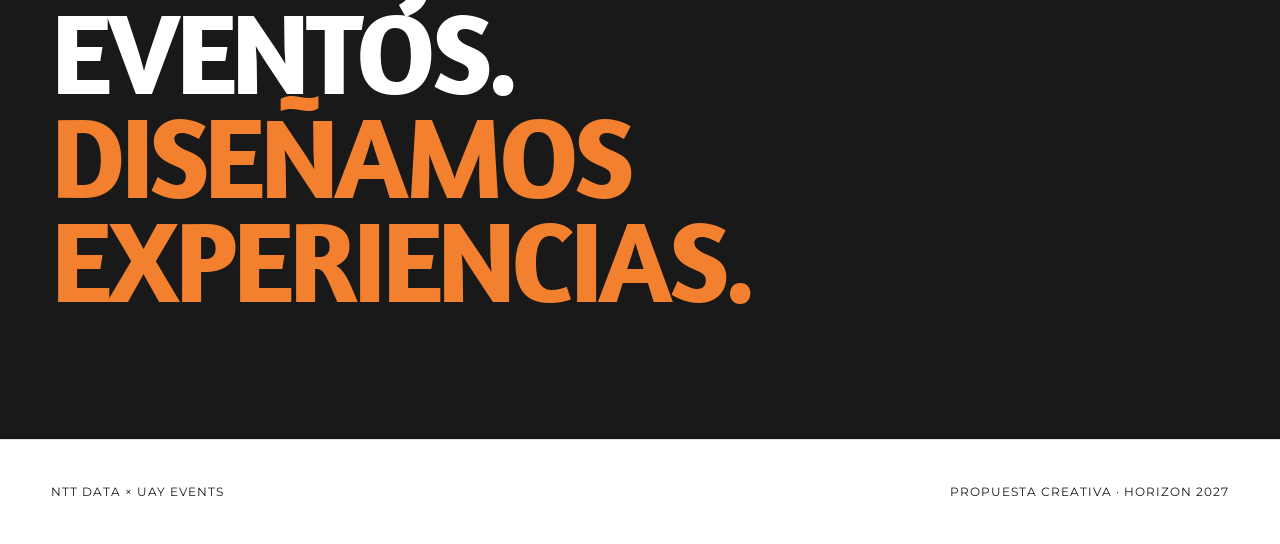
==== commit 96cb547f: "Updated hotel page" ====
--- a/about.html
+++ b/about.html
@@ -25,7 +25,7 @@
   <section class="section section--soft">
     <div class="container">
       <p class="eyebrow">About UAY</p>
-      <h1 class="display">WE ARE<br><span class="orange">UAY.</span></h1>
+      <h1 class="display">THIS IS <span class="orange">WHY</span><br>WE ARE UAY<span class="orange">.</span></h1>
     </div>
   </section>
 
--- a/css/styles.css
+++ b/css/styles.css
@@ -328,7 +328,6 @@
   grid-template-columns:.6fr 1.4fr;
   gap:50px;
   padding:80px 0;
-  border-top:1px solid rgba(25,25,25,.18);
 }
 .content-block__num{
   font-family:"Amaranth",sans-serif;
@@ -668,7 +667,7 @@
 .scenario-number{
   display:block;
   font-family:"Amaranth",sans-serif;
-  font-size:5rem;
+  font-size:4rem;
   line-height:1;
   color:var(--orange);
   margin-bottom:20px;
@@ -881,6 +880,137 @@
   font-size:clamp(2rem,5vw,4.5rem);
   line-height:1;
   margin:0;
+}
+
+/* ==================================================
+ALOJAMIENTO
+================================================== */
+
+.hotel-option{
+  padding:70px 0;
+  border-top:1px solid rgba(25,25,25,.16);
+}
+
+.hotel-option:first-of-type{
+  margin-top:60px;
+}
+
+.hotel-option__header{
+  display:flex;
+  justify-content:space-between;
+  align-items:flex-end;
+  gap:30px;
+  margin-bottom:25px;
+}
+
+.hotel-option__header .h3{
+  margin-bottom:0;
+}
+
+.hotel-option__meta{
+  display:flex;
+  gap:10px;
+  flex-wrap:wrap;
+  justify-content:flex-end;
+}
+
+.hotel-option__meta span{
+  border:1px solid rgba(25,25,25,.18);
+  border-radius:999px;
+  padding:8px 14px;
+  font-size:.72rem;
+  font-weight:600;
+  letter-spacing:.06em;
+  text-transform:uppercase;
+}
+
+.hotel-option__description{
+  max-width:800px;
+  font-size:1rem;
+  line-height:1.8;
+  margin:0 0 35px;
+}
+
+
+/* GALERÍA 4 IMÁGENES */
+
+.hotel-gallery{
+  display:grid;
+  grid-template-columns:repeat(2,1fr);
+  grid-template-rows:repeat(2,300px);
+  gap:12px;
+}
+
+.hotel-gallery img{
+  width:100%;
+  height:100%;
+  object-fit:cover;
+  border-radius:18px;
+}
+
+
+/* DATOS DEL HOTEL */
+
+.hotel-data-grid{
+  display:grid;
+  grid-template-columns:repeat(4,1fr);
+  gap:0;
+  margin-top:30px;
+  border-top:1px solid rgba(25,25,25,.16);
+  border-bottom:1px solid rgba(25,25,25,.16);
+}
+
+.hotel-data-grid > div{
+  padding:22px 20px 22px 0;
+}
+
+.hotel-data-grid > div:not(:last-child){
+  border-right:1px solid rgba(25,25,25,.16);
+  margin-right:20px;
+}
+
+.hotel-data-label{
+  display:block;
+  text-transform:uppercase;
+  letter-spacing:.12em;
+  font-size:.65rem;
+  font-weight:700;
+  opacity:.55;
+  margin-bottom:5px;
+}
+
+.hotel-data-grid strong{
+  font-family:"Amaranth",sans-serif;
+  font-size:1.25rem;
+}
+
+
+/* HOTELES DESCARTADOS */
+
+.discarded-hotels{
+  margin-top:55px;
+}
+
+.discarded-hotel{
+  display:grid;
+  grid-template-columns:220px 1fr;
+  gap:30px;
+  padding:22px 0;
+  border-top:1px solid rgba(25,25,25,.16);
+}
+
+.discarded-hotel:last-child{
+  border-bottom:1px solid rgba(25,25,25,.16);
+}
+
+.discarded-hotel span{
+  font-family:"Amaranth",sans-serif;
+  font-size:1.3rem;
+}
+
+.discarded-hotel p{
+  margin:0;
+  opacity:.7;
 }
 
 @media (max-width:900px){
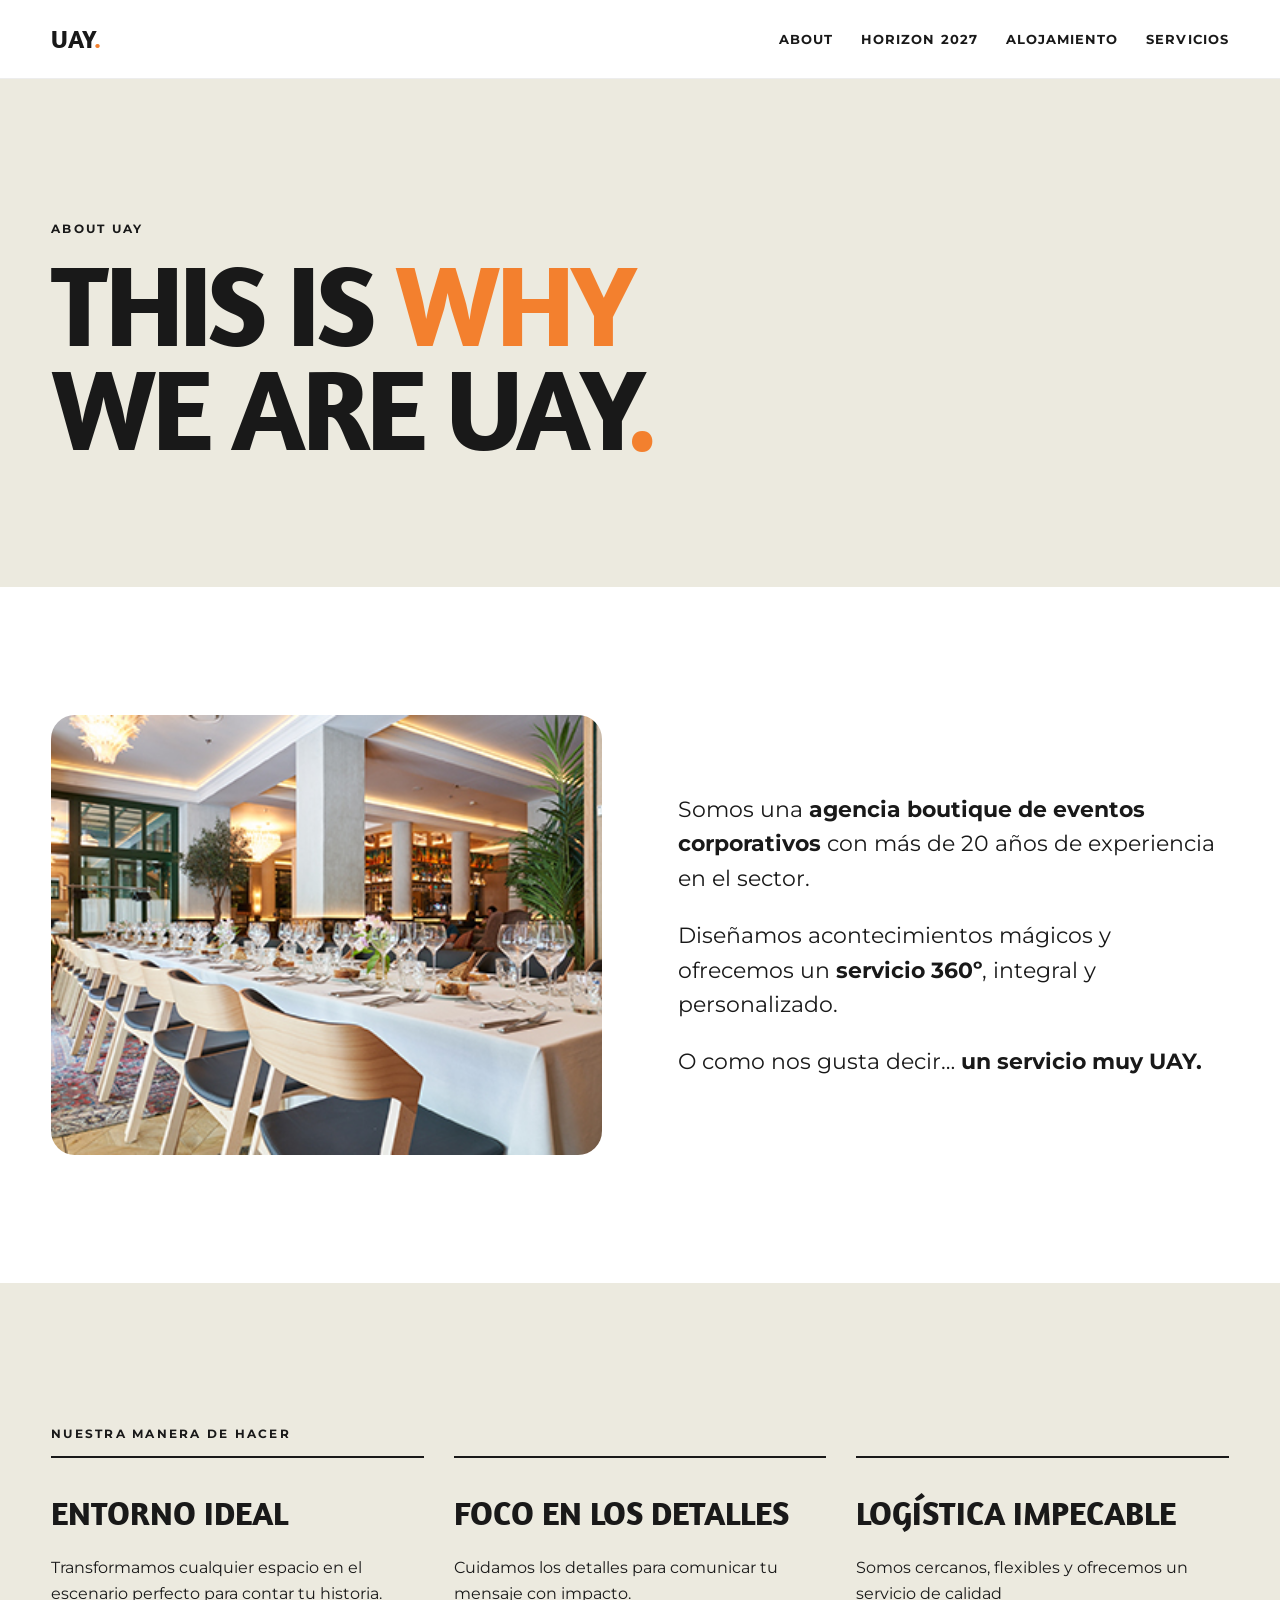
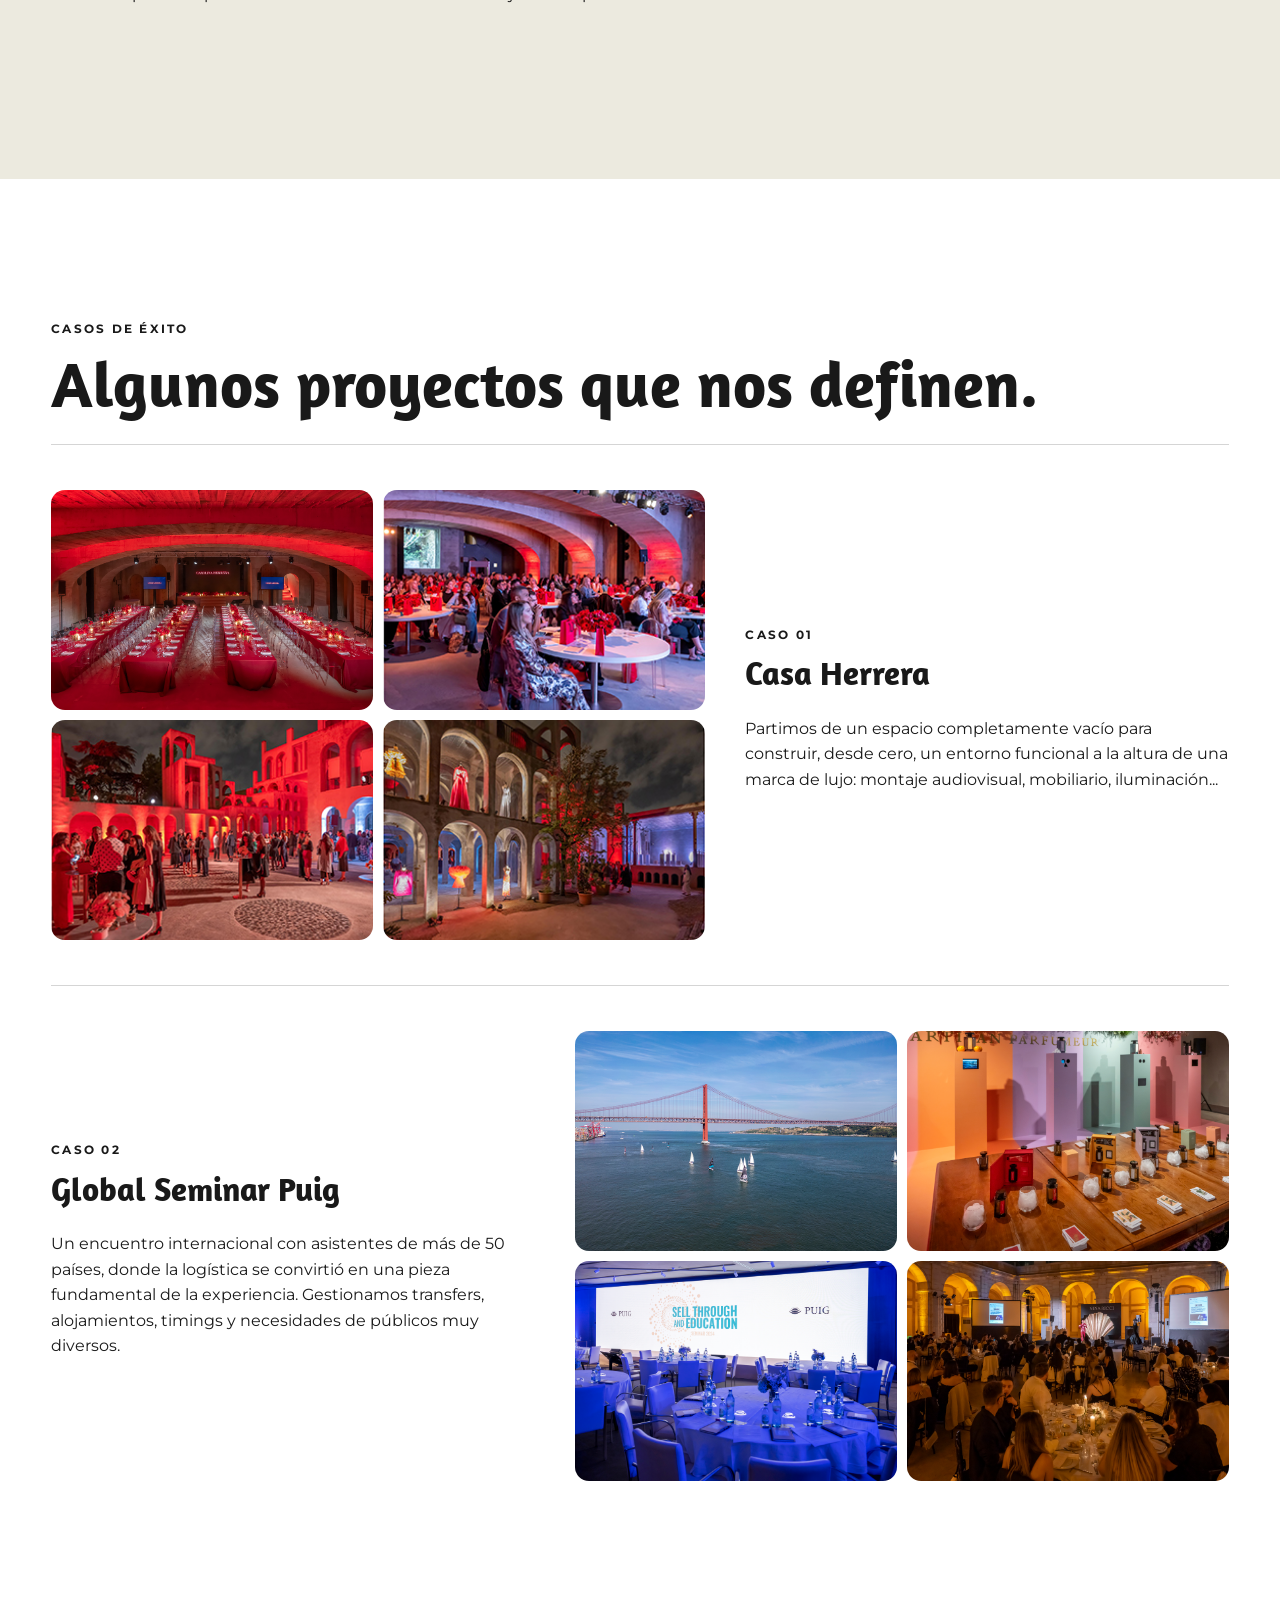
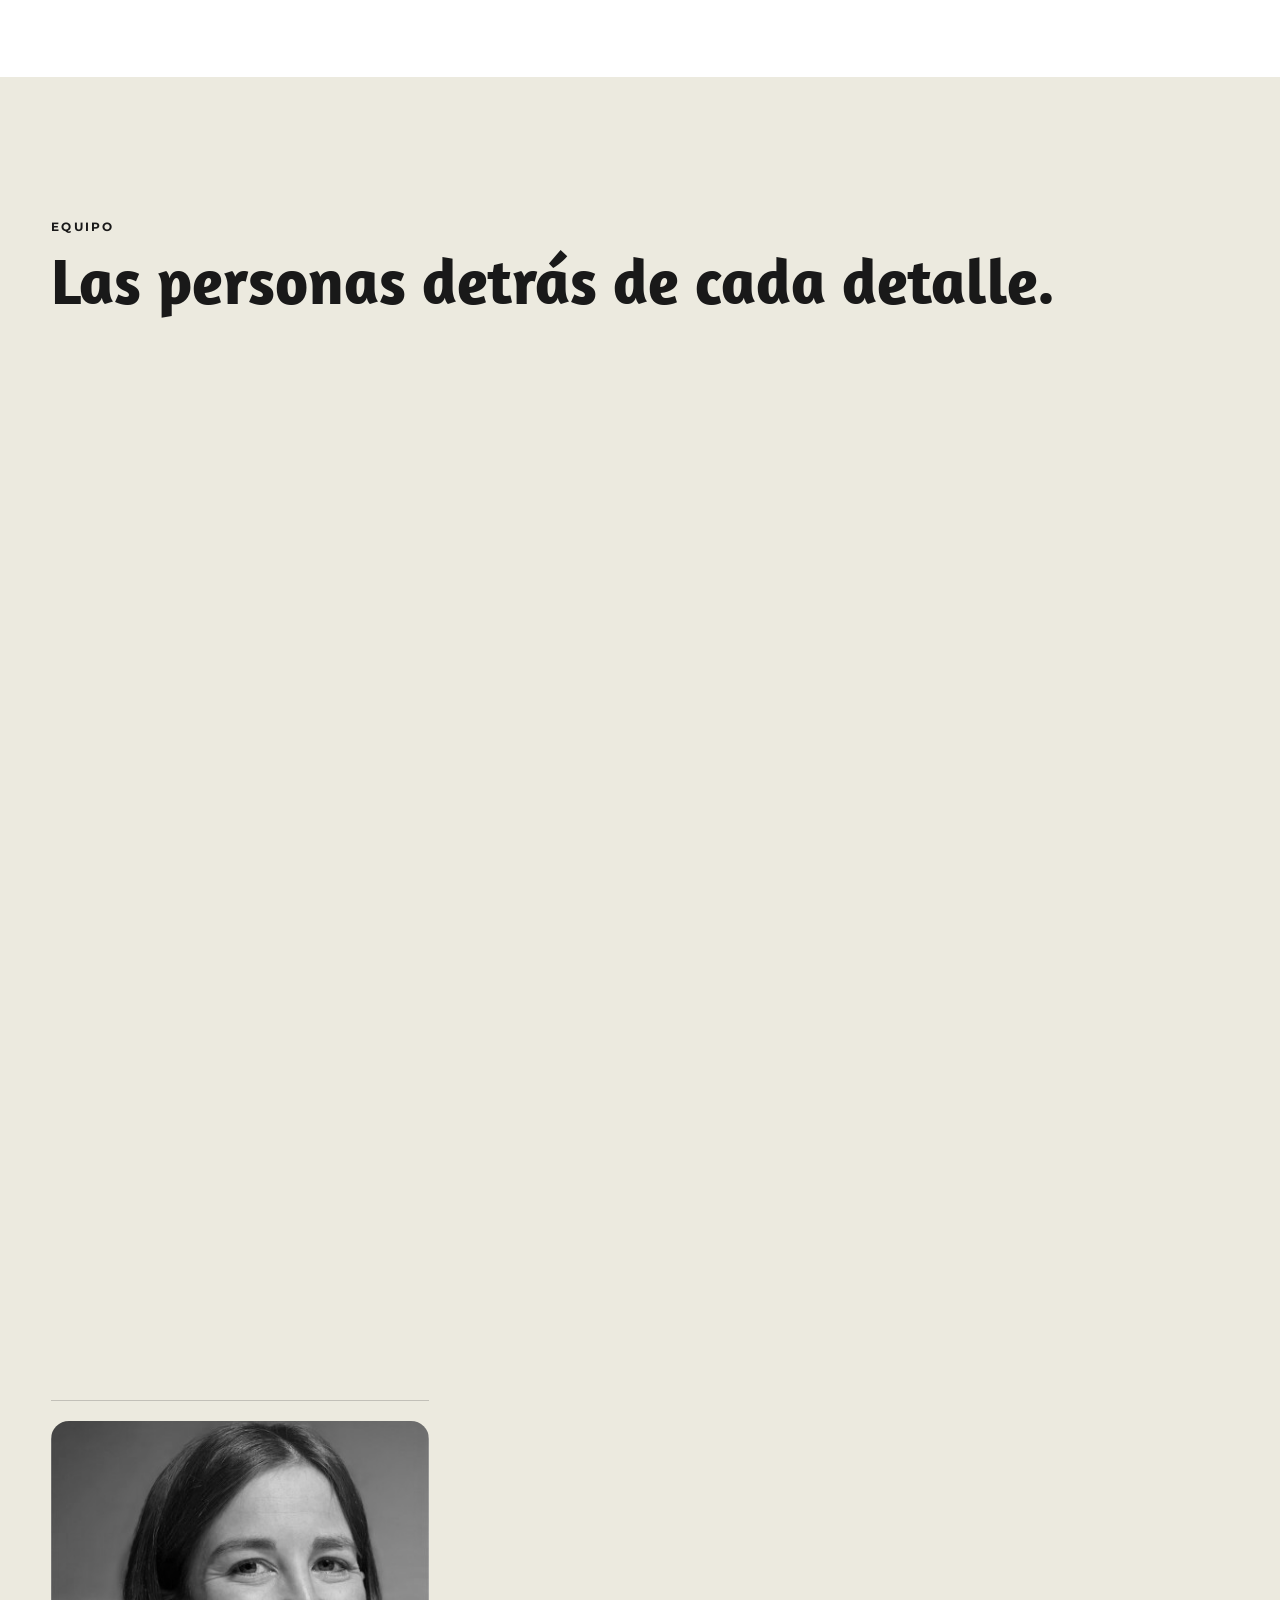
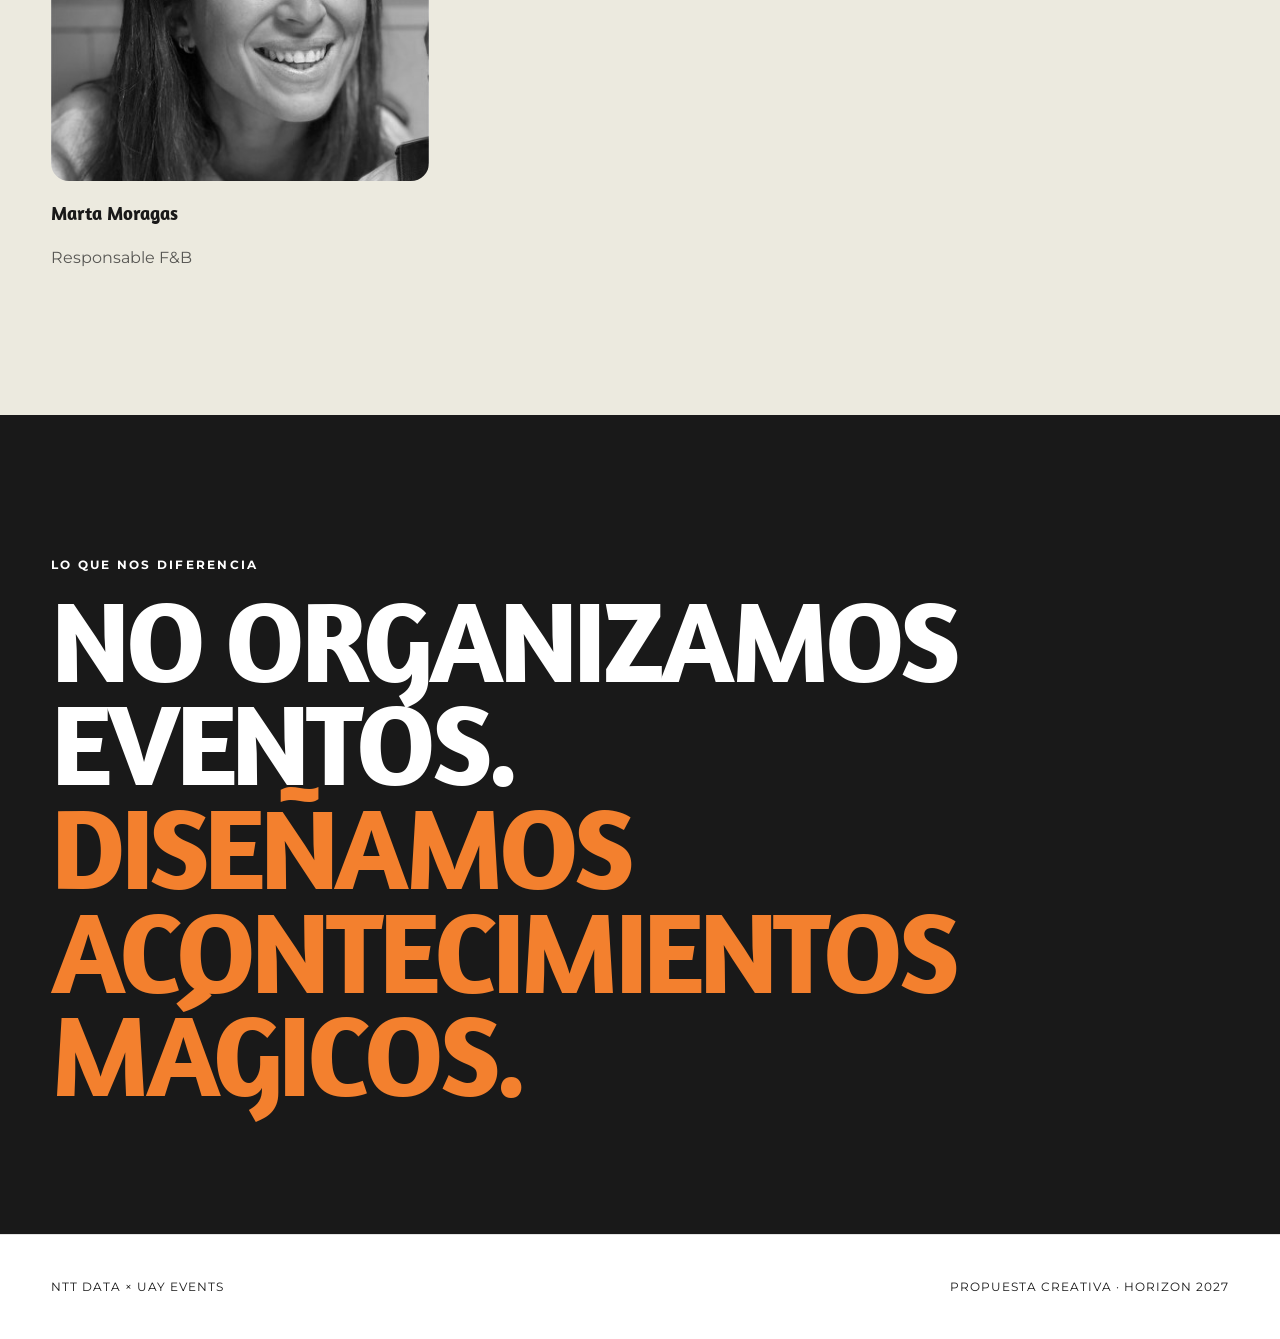
==== commit 27a8272b: "updated services section" ====
--- a/about.html
+++ b/about.html
@@ -31,12 +31,16 @@
 
   <section class="section">
     <div class="container split reveal">
-      <div>
-        <h2 class="h2">Eventos con intención. Experiencias con personalidad.</h2>
-      </div>
+      <div class="about-intro__image">
+      <img 
+        src="assets/images/about/about.jpg" 
+        alt="UAY Events"
+        loading="lazy"
+      >
+    </div>
       <div class="lead">
-        <p>Somos una agencia boutique de eventos corporativos con más de 20 años de experiencia en el sector.</p>
-        <p>Diseñamos acontecimientos mágicos yfrecemos un servicio 360º, integral y personalizado.</p>
+        <p>Somos una <strong>agencia boutique de eventos corporativos</strong> con más de 20 años de experiencia en el sector.</p>
+        <p>Diseñamos acontecimientos mágicos y ofrecemos un <strong>servicio 360º</strong>, integral y personalizado.</p>
         <p>O como nos gusta decir… <strong>un servicio muy UAY.</strong></p>
       </div>
     </div>
@@ -45,11 +49,10 @@
   <section class="section section--soft">
     <div class="container">
       <p class="eyebrow">Nuestra manera de hacer</p>
-      <div class="grid-4">
-        <div class="pillar reveal"><h3 class="h3">CREATIVIDAD</h3><p>Pensamos diferente para encontrar ideas con sentido.</p></div>
-        <div class="pillar reveal"><h3 class="h3">CERCANÍA</h3><p>Trabajamos como una extensión real del equipo del cliente.</p></div>
-        <div class="pillar reveal"><h3 class="h3">EXCELENCIA</h3><p>Cuidamos lo visible y, sobre todo, lo que nadie ve.</p></div>
-        <div class="pillar reveal"><h3 class="h3">EXPERIENCIA</h3><p>Diseñamos momentos que funcionan y permanecen.</p></div>
+      <div class="grid-3">
+        <div class="pillar reveal"><h3 class="h3">ENTORNO IDEAL</h3><p>Transformamos cualquier espacio en el escenario perfecto para contar tu historia.</p></div>
+        <div class="pillar reveal"><h3 class="h3">FOCO EN LOS DETALLES</h3><p>Cuidamos los detalles para comunicar tu mensaje con impacto.</p></div>
+        <div class="pillar reveal"><h3 class="h3">LOGÍSTICA IMPECABLE</h3><p>Somos cercanos, flexibles y ofrecemos un servicio de calidad</p></div>
       </div>
     </div>
   </section>
@@ -60,20 +63,26 @@
       <h2 class="h2">Algunos proyectos que nos definen.</h2>
 
       <article class="project reveal">
-        <div class="project__media media-placeholder media-placeholder--image media-placeholder--light">
-              <img src="assets/images/projects/caso-1.jpg" alt="Casa Herrera" loading="lazy">
+          <div class="project__media project-gallery">
+            <img src="assets/images/projects/casa-herrera-1.jpg" alt="Casa Herrera" loading="lazy">
+            <img src="assets/images/projects/casa-herrera-2.jpg" alt="Casa Herrera" loading="lazy">
+            <img src="assets/images/projects/casa-herrera-3.jpg" alt="Casa Herrera" loading="lazy">
+            <img src="assets/images/projects/casa-herrera-4.jpg" alt="Casa Herrera" loading="lazy">
         </div>
         <div>
           <span class="eyebrow">Caso 01</span>
           <h3 class="h3">Casa Herrera​</h3>
           <p>Partimos de un espacio completamente vacío para construir, desde cero, un entorno funcional a la 
-            altura de una marca de lujo: montaje audiovisual, mobiliario, iluminación...</p>
-        </div>
-      </article>
-      <article class="project reveal">
-        <div class="project__media media-placeholder media-placeholder--image media-placeholder--light">
-          <img src="assets/images/projects/caso-2.jpg" alt="Global Seminar Puig" loading="lazy">
-        </div>
+            altura de una marca de lujo: montaje audiovisual, mobiliario, iluminación...
+        </div>
+      </article>
+      <article class="project reveal">
+        <div class="project__media project-gallery">
+            <img src="assets/images/projects/global-1.JPG" alt="Global Seminar Puig" loading="lazy">
+            <img src="assets/images/projects/global-2.JPG" alt="Global Seminar Puig" loading="lazy">
+            <img src="assets/images/projects/global-3.JPG" alt="Global Seminar Puig" loading="lazy">
+            <img src="assets/images/projects/global-4.JPG" alt="Global Seminar Puig " loading="lazy">
+          </div>
         <div>
           <span class="eyebrow">Caso 02</span>
           <h3 class="h3">Global Seminar Puig</h3>
@@ -83,9 +92,12 @@
         </div>
       </article>
       <article class="project reveal">
-        <div class="project__media media-placeholder media-placeholder--image media-placeholder--light">
-          <img src="assets/images/projects/caso-3.jpg" alt="100 Aniversario AC Marca" loading="lazy">
-        </div>
+        <div class="project__media project-gallery">
+            <img src="assets/images/projects/ac-1.JPG" alt="Ac Marca" loading="lazy">
+            <img src="assets/images/projects/ac-2.JPG" alt="Ac Marca" loading="lazy">
+            <img src="assets/images/projects/ac-3.JPG" alt="Ac Marca" loading="lazy">
+            <img src="assets/images/projects/ac-4.JPG" alt="Ac Marca " loading="lazy">
+          </div>
         <div>
           <span class="eyebrow">Caso 03</span>
           <h3 class="h3">100 Aniversario AC Marca</h3>
@@ -95,8 +107,11 @@
         </div>
       </article>
       <article class="project reveal">
-        <div class="project__media media-placeholder media-placeholder--image media-placeholder--light">
-          <img src="assets/images/projects/caso-4.jpg" alt="Niche Puig" loading="lazy">
+        <div class="project__media project-gallery">
+            <img src="assets/images/projects/niche-1.JPG" alt="Niche Puig" loading="lazy">
+            <img src="assets/images/projects/niche-2.JPG" alt="Niche Puig" loading="lazy">
+            <img src="assets/images/projects/niche-3.JPG" alt="Niche Puig" loading="lazy">
+            <img src="assets/images/projects/niche-4.JPG" alt="Niche Puig " loading="lazy">
         </div>
         <div>
           <span class="eyebrow">Caso 04</span>
@@ -105,8 +120,11 @@
         </div>
       </article>
       <article class="project reveal">
-        <div class="project__media media-placeholder media-placeholder--image media-placeholder--light">
-          <img src="assets/images/projects/caso-5.jpg" alt="Dermofarm International Meeting" loading="lazy">
+        <div class="project__media project-gallery">
+            <img src="assets/images/projects/dermofarm-1.JPG" alt="Dermofarm International Meeting" loading="lazy">
+            <img src="assets/images/projects/dermofarm-2.JPG" alt="Dermofarm International Meeting" loading="lazy">
+            <img src="assets/images/projects/dermofarm-3.JPG" alt="Dermofarm International Meeting" loading="lazy">
+            <img src="assets/images/projects/dermofarm-4.JPG" alt="Dermofarm International Meeting " loading="lazy">
         </div>
         <div>
           <span class="eyebrow">Caso 05</span>
@@ -182,7 +200,7 @@
   <section class="section section--dark">
     <div class="container reveal">
       <p class="eyebrow">Lo que nos diferencia</p>
-      <h2 class="display">NO ORGANIZAMOS<br>EVENTOS.<br><span class="orange">DISEÑAMOS<br>EXPERIENCIAS.</span></h2>
+      <h2 class="display">NO ORGANIZAMOS<br>EVENTOS.<br><span class="orange">DISEÑAMOS<br>ACONTECIMIENTOS MÁGICOS.</span></h2>
     </div>
   </section>
 </main>
--- a/css/styles.css
+++ b/css/styles.css
@@ -277,6 +277,12 @@
   grid-template-columns:repeat(4,1fr);
   gap:20px;
 }
+
+.grid-3{
+  display:grid;
+  grid-template-columns:repeat(3,1fr);
+  gap:30px;
+}
 .pillar{
   padding:28px 0;
   border-top:2px solid var(--black);
@@ -359,6 +365,33 @@
 .reveal.is-visible{
   opacity:1;
   transform:none;
+}
+
+.about-intro__image{
+  width:100%;
+  height:440px;
+  border-radius:24px;
+  overflow:hidden;
+}
+
+.about-intro__image img{
+  width:100%;
+  height:100%;
+  object-fit:cover;
+}
+
+.project-gallery{
+  display:grid;
+  grid-template-columns:repeat(2,1fr);
+  grid-template-rows:repeat(2,220px);
+  gap:10px;
+}
+
+.project-gallery img{
+  width:100%;
+  height:100%;
+  object-fit:cover;
+  border-radius:14px;
 }
 
 /* ==================================================
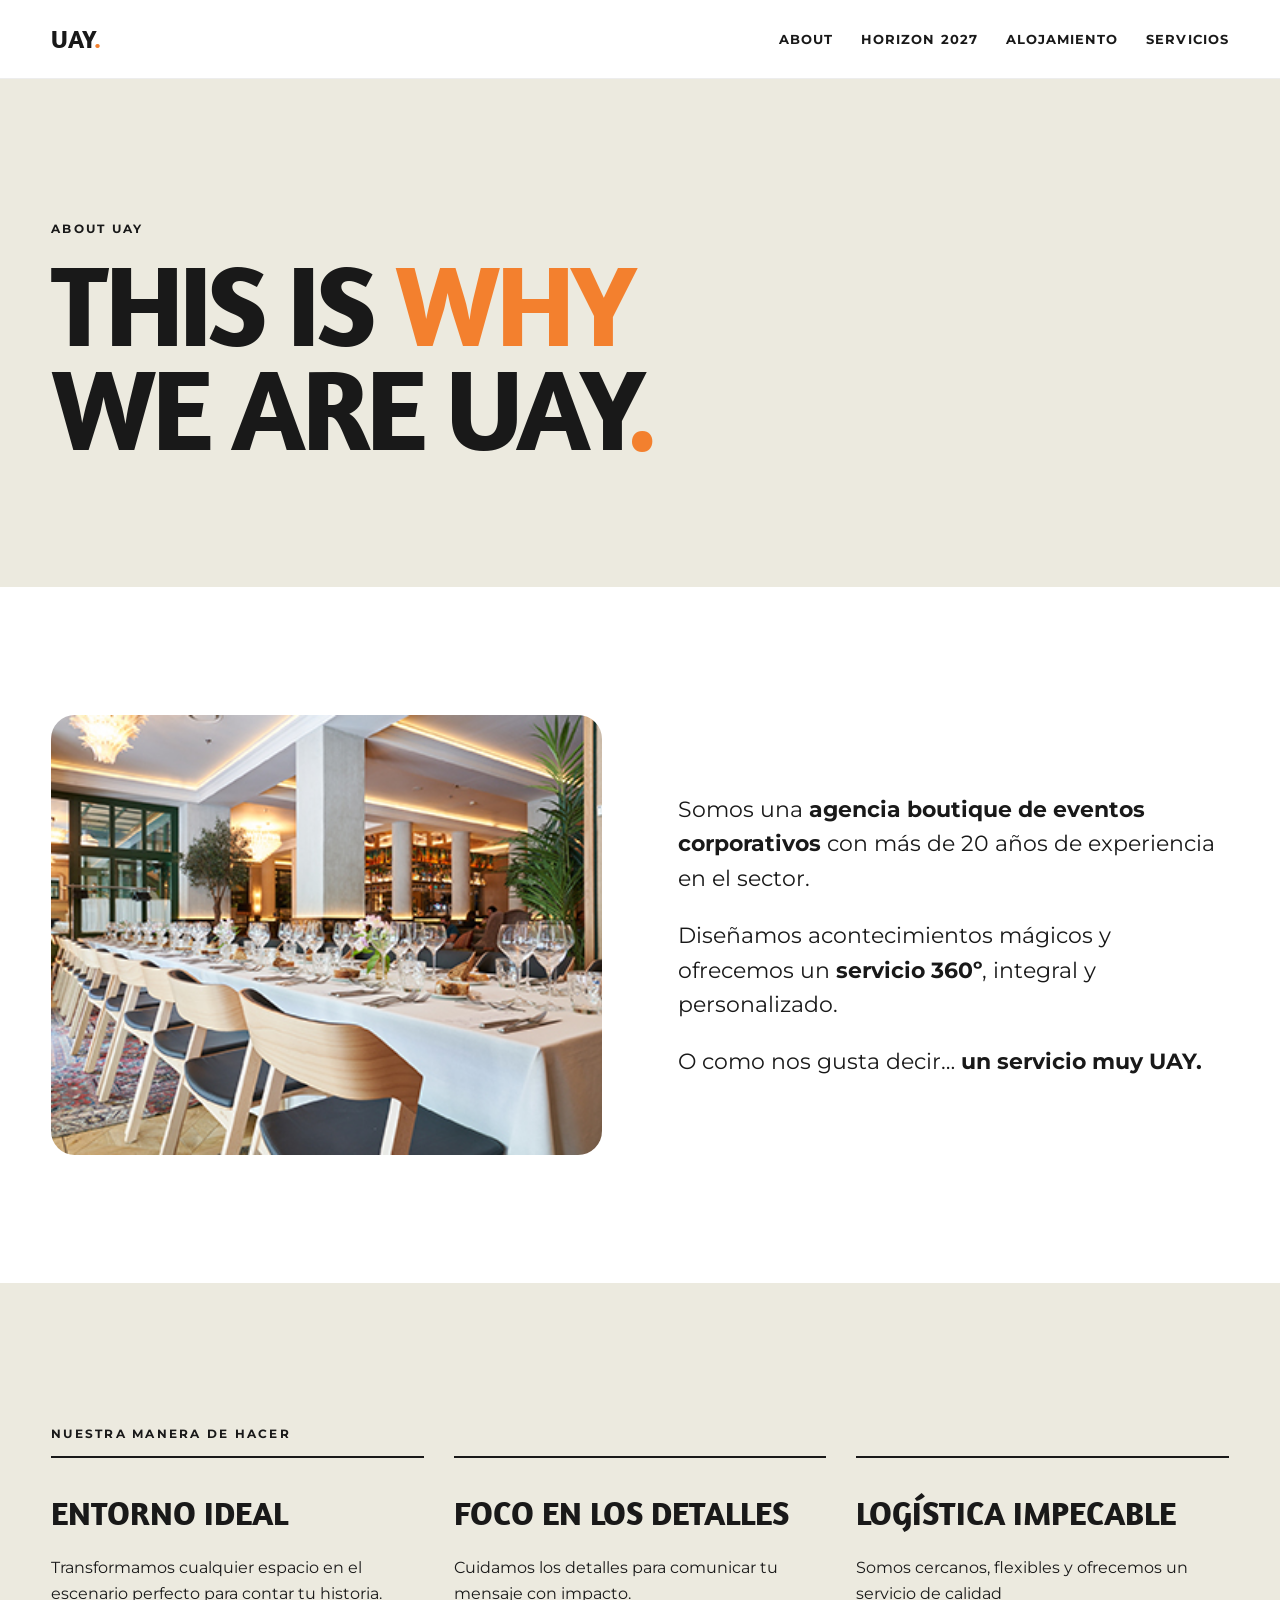
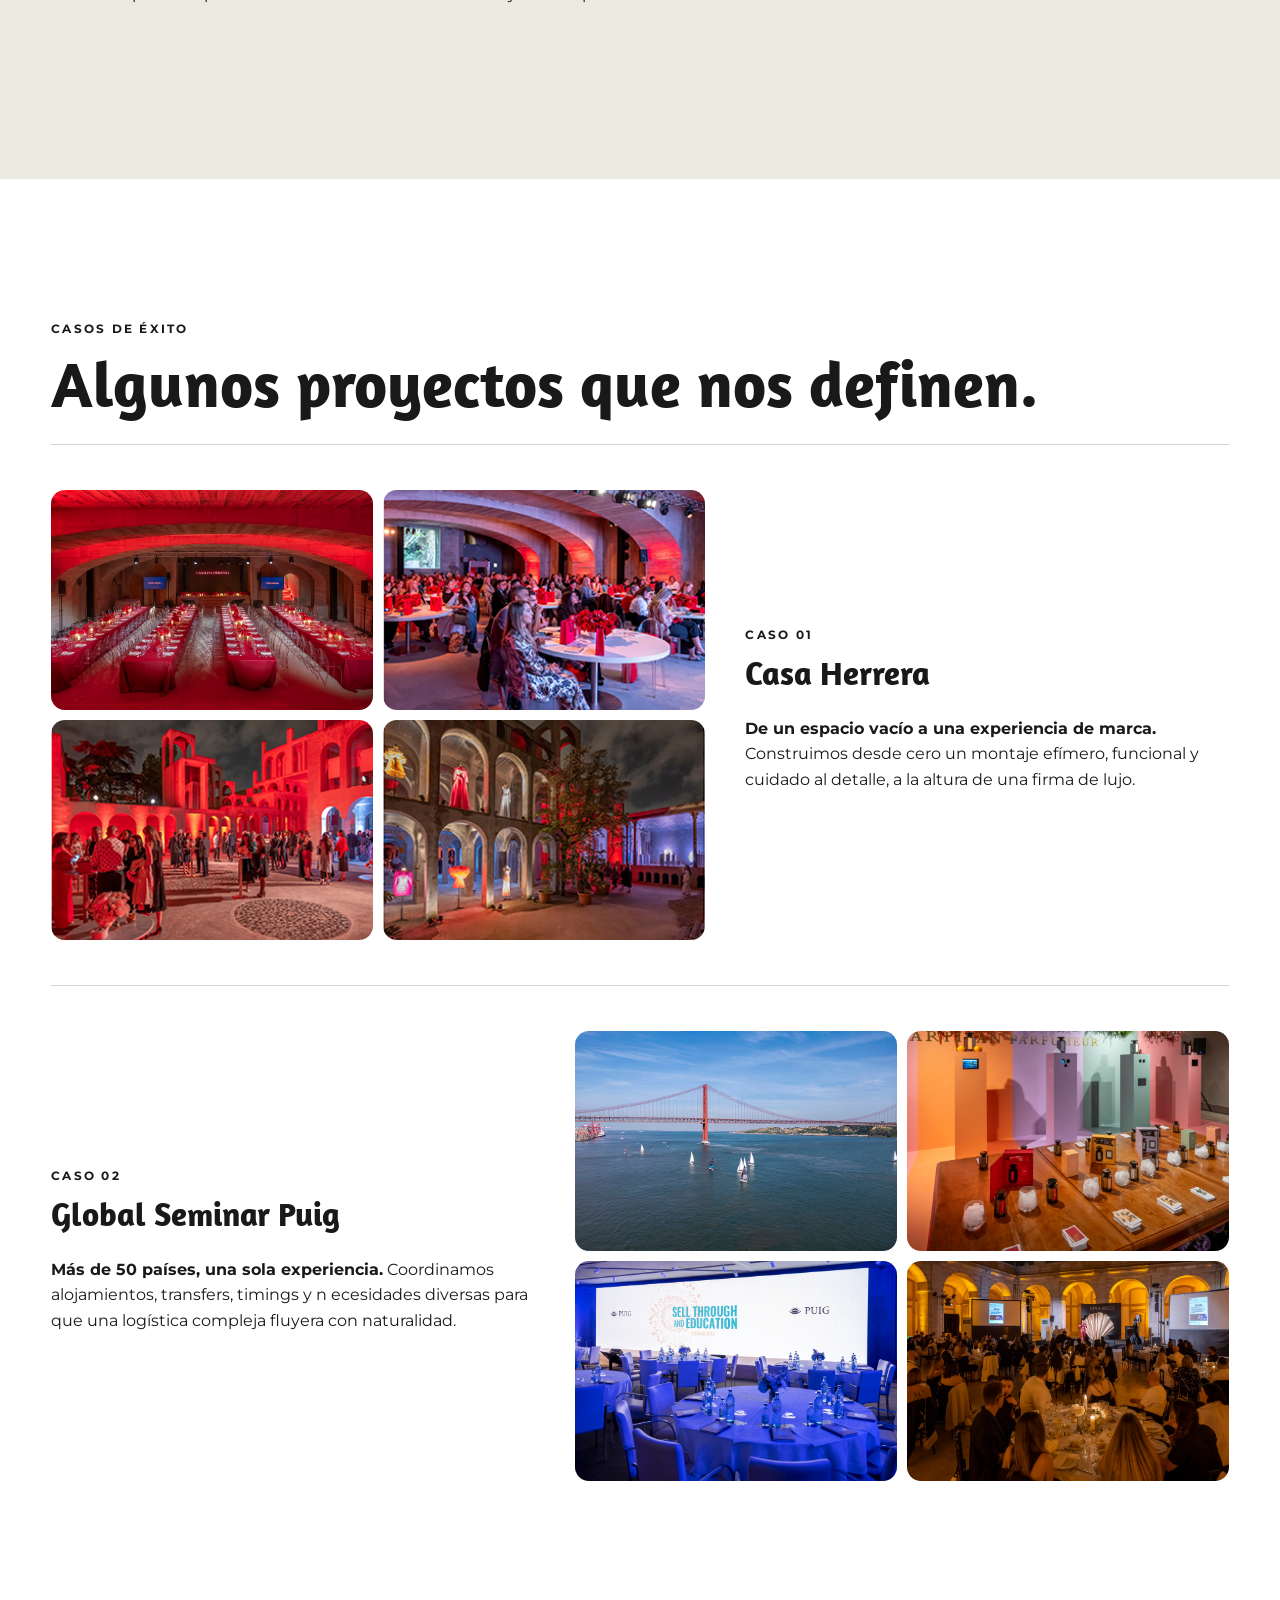
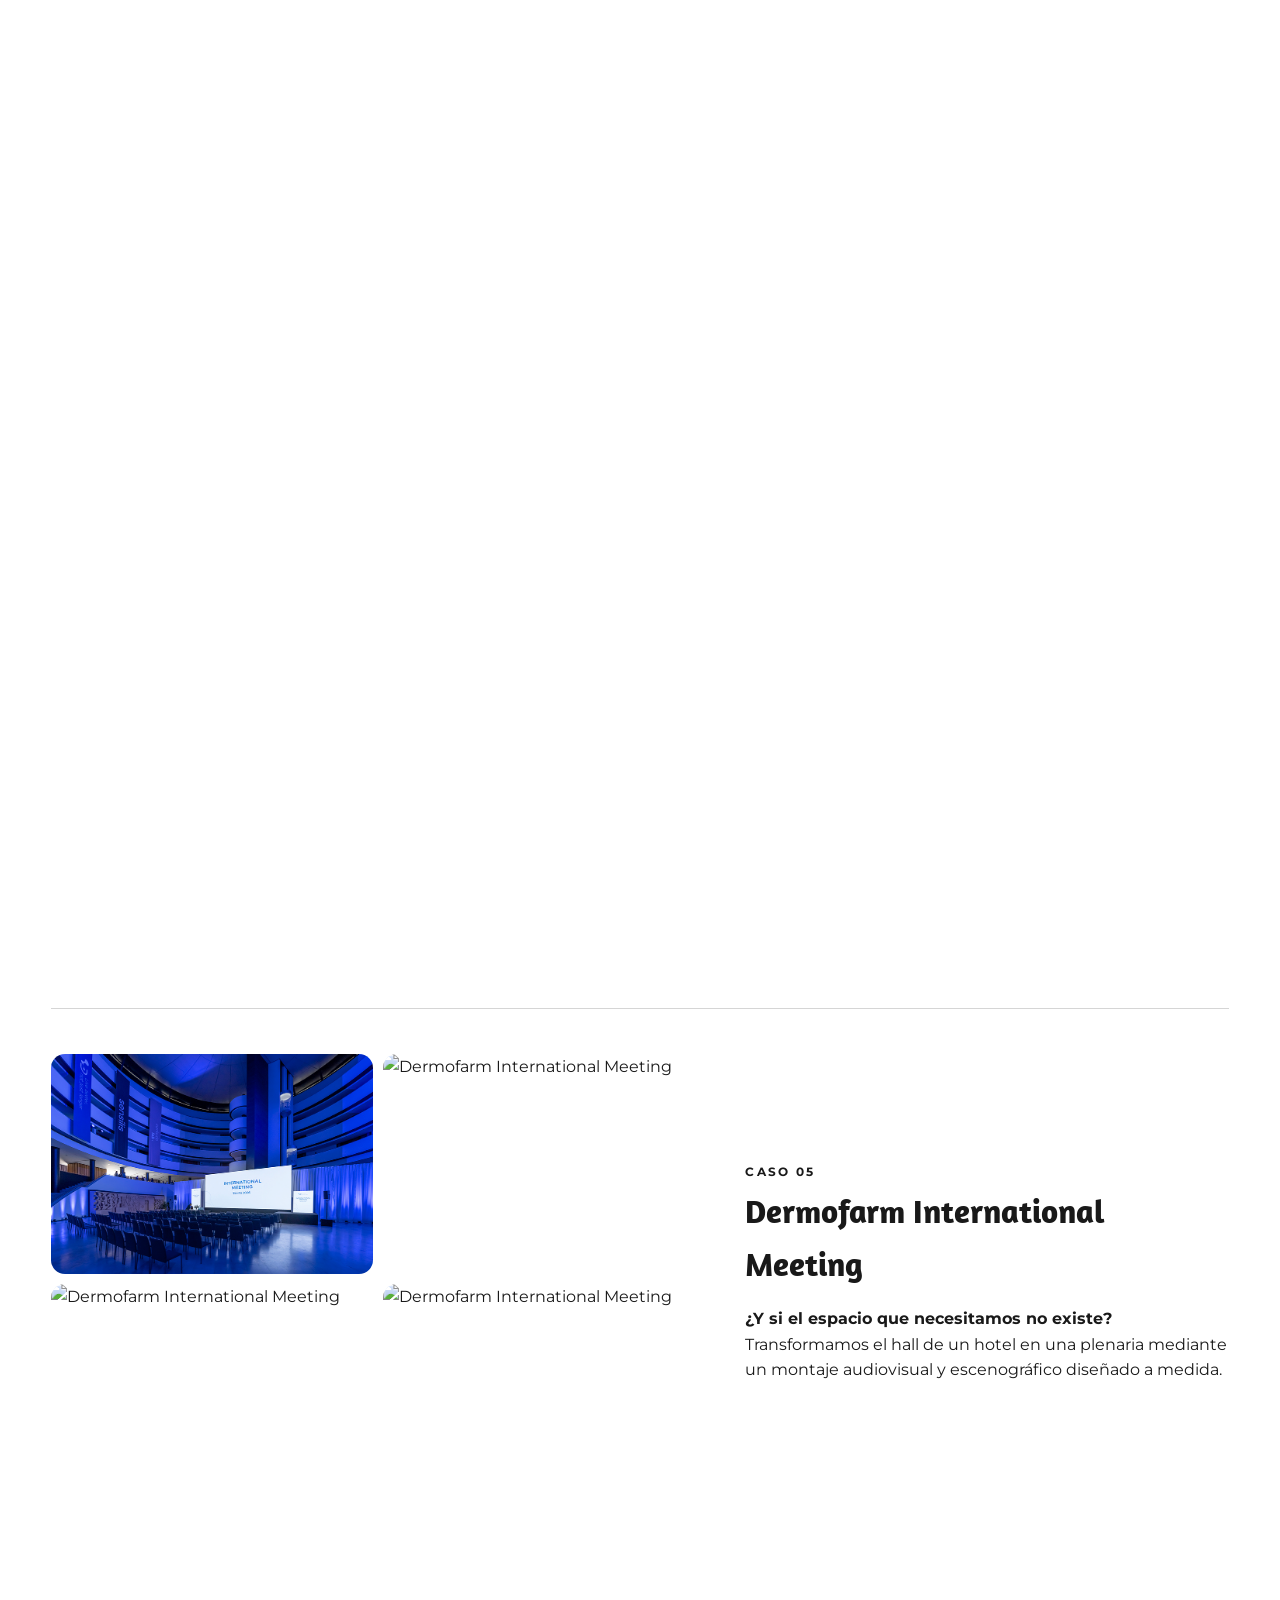
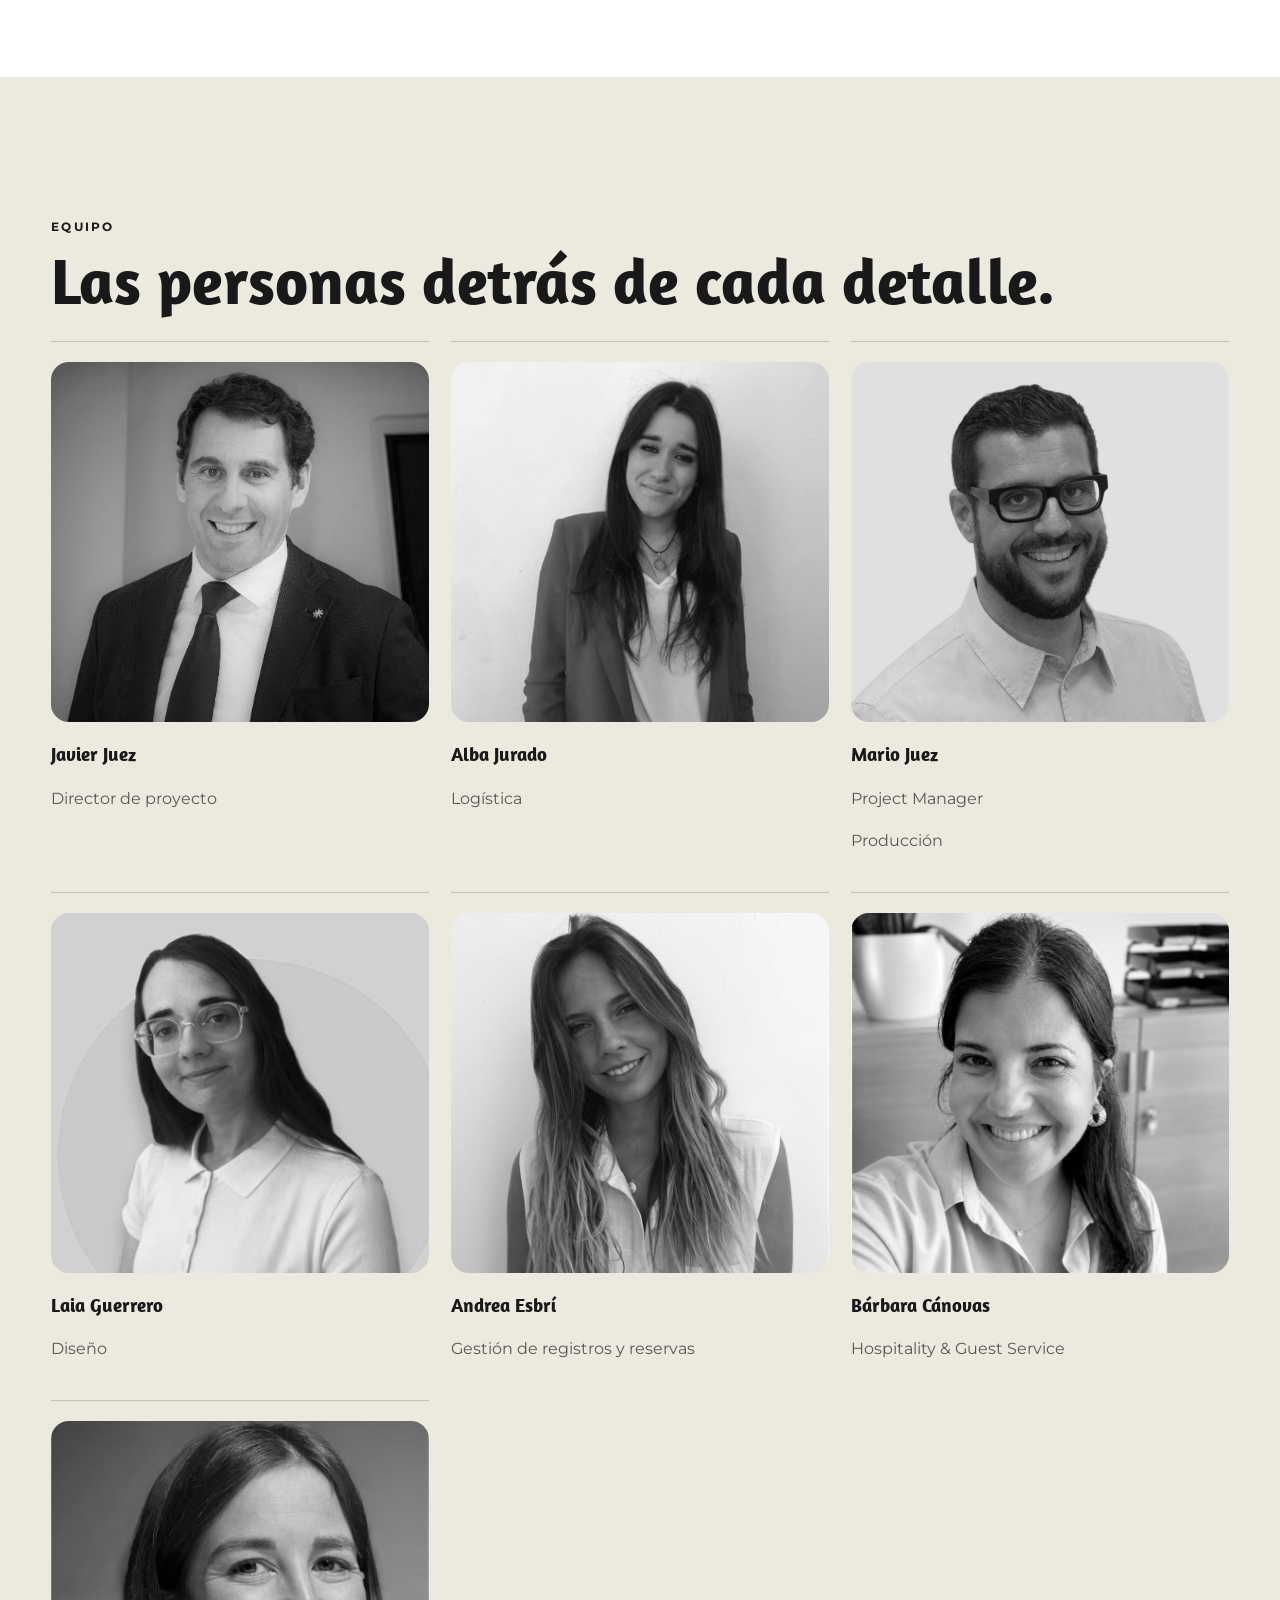
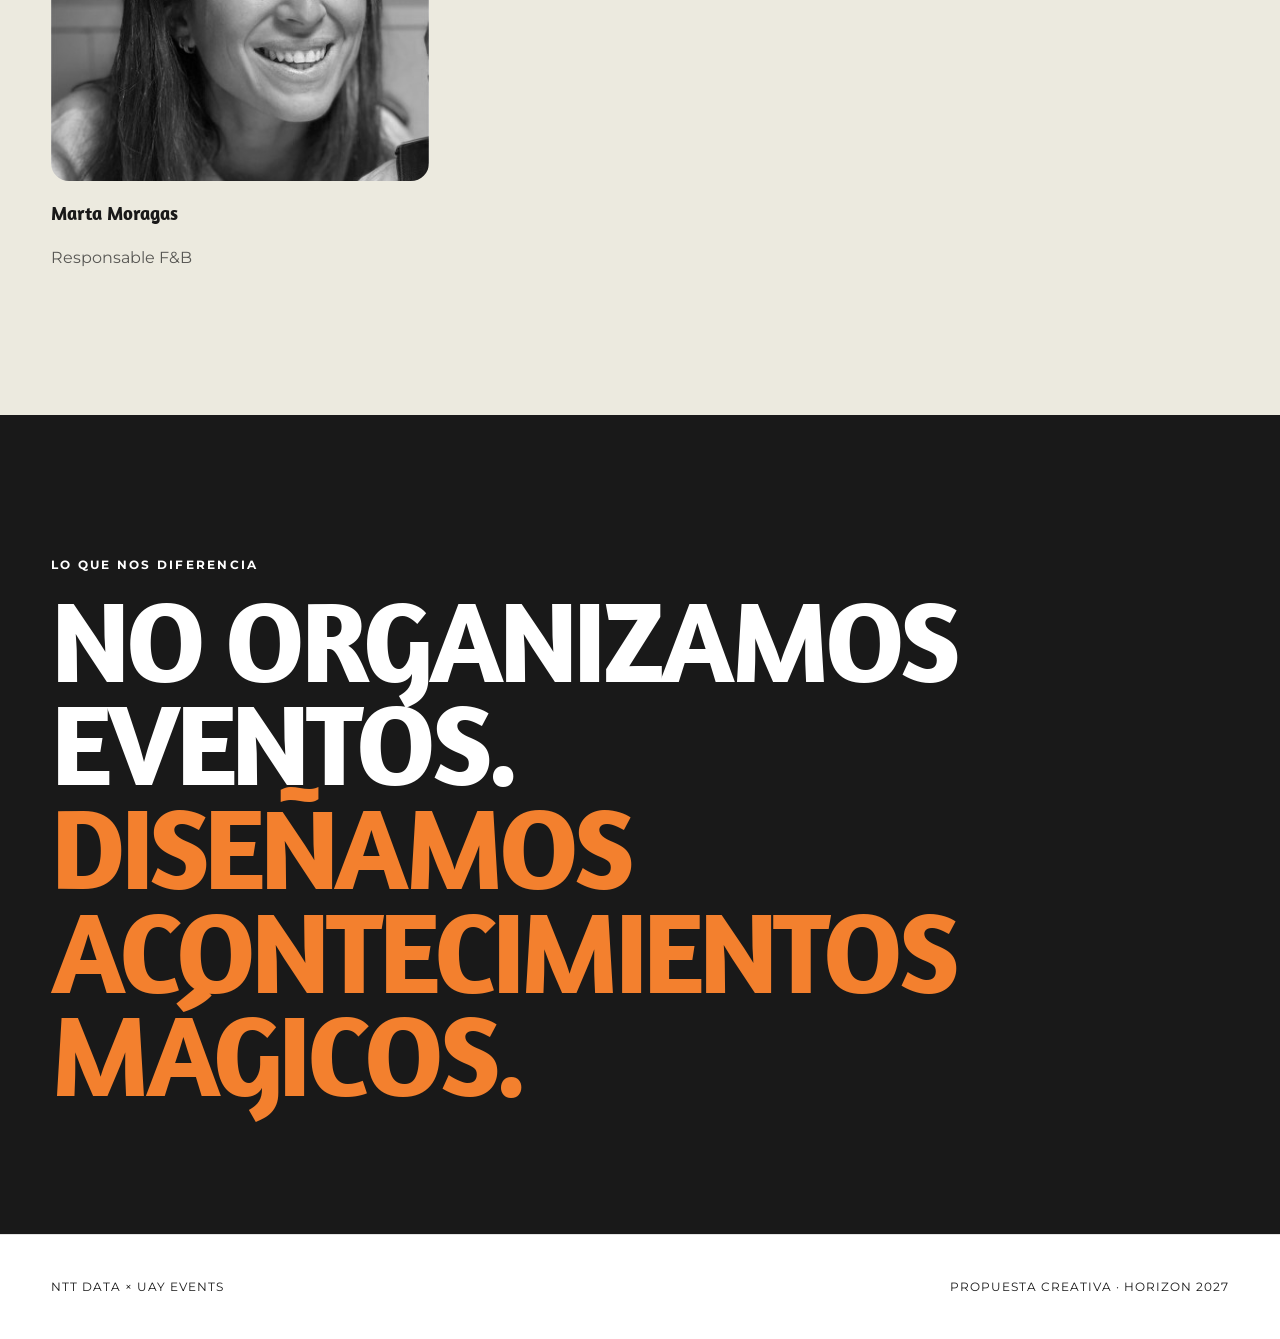
==== commit c7b3ed8f: "improvements" ====
--- a/about.html
+++ b/about.html
@@ -72,8 +72,8 @@
         <div>
           <span class="eyebrow">Caso 01</span>
           <h3 class="h3">Casa Herrera​</h3>
-          <p>Partimos de un espacio completamente vacío para construir, desde cero, un entorno funcional a la 
-            altura de una marca de lujo: montaje audiovisual, mobiliario, iluminación...
+          <p><strong>De un espacio vacío a una experiencia de marca.</strong> Construimos desde cero un montaje efímero, 
+            funcional y cuidado al detalle, a la altura de una firma de lujo.</p>
         </div>
       </article>
       <article class="project reveal">
@@ -86,9 +86,8 @@
         <div>
           <span class="eyebrow">Caso 02</span>
           <h3 class="h3">Global Seminar Puig</h3>
-          <p>Un encuentro internacional con asistentes de más de 50 países, donde la logística 
-            se convirtió en una pieza fundamental de la experiencia. Gestionamos transfers, alojamientos, 
-            timings y necesidades de públicos muy diversos.</p>
+          <p><strong>Más de 50 países, una sola experiencia.</strong> Coordinamos alojamientos, transfers, timings y n
+            ecesidades diversas para que una logística compleja fluyera con naturalidad.</p>
         </div>
       </article>
       <article class="project reveal">
@@ -101,9 +100,8 @@
         <div>
           <span class="eyebrow">Caso 03</span>
           <h3 class="h3">100 Aniversario AC Marca</h3>
-          <p>Una celebración de gran formato para 1.000 asistentes convertida en una experiencia inmersiva 
-            y envolvente. Con una gran proyección, demostramos cómo tecnología, contenido y puesta en 
-            escena pueden convertirse en una única experiencia.</p>
+          <p><strong>1.000 personas dentro de una misma historia.</strong> Diseñamos una experiencia inmersiva de 
+            gran formato donde proyección, contenido y puesta en escena envolvían al público.</p>
         </div>
       </article>
       <article class="project reveal">
@@ -116,7 +114,8 @@
         <div>
           <span class="eyebrow">Caso 04</span>
           <h3 class="h3">Niche Puig</h3>
-          <p>Un proyecto donde cada elemento formaba parte de una misma narrativa. Desde la elección de los espacios hasta la gastronomía, la ambientación y los pequeños detalles, construimos una experiencia coherente de principio a fin. Un proyecto diseñado para generar emoción y hacer que la historia de las marcas se viviera, no solo se contara.</p>
+          <p><strong>Cuando cada detalle cuenta una historia.</strong> Espacios, gastronomía, ambientación y 
+            pequeños gestos se unieron en una narrativa coherente diseñada para emocionar.</p>
         </div>
       </article>
       <article class="project reveal">
@@ -129,9 +128,8 @@
         <div>
           <span class="eyebrow">Caso 05</span>
           <h3 class="h3">Dermofarm International Meeting</h3>
-          <p>¿Y si el espacio que necesitamos no existe todavía? Transformamos el hall de un hotel, un entorno 
-            inicialmente no concebido para albergar una reunión plenaria, mediante un montaje audiovisual 
-            y escenográfico completamente adaptado. Una solución que demuestra nuestra capacidad para repensar espacios no convencionales y convertir sus limitaciones en oportunidades.</p>
+          <p><strong>¿Y si el espacio que necesitamos no existe?</strong> Transformamos el hall de un hotel en una 
+            plenaria mediante un montaje audiovisual y escenográfico diseñado a medida.</p>
         </div>
       </article>
     </div>
@@ -155,7 +153,7 @@
             <img src="assets/images/team/alba.png" alt="Alba" loading="lazy">
           </div>
           <h3>Alba Jurado</h3>
-          <p class="muted">logística</p>
+          <p class="muted">Logística</p>
         </article>
         <article class="team-card reveal">
           <div class="media-placeholder media-placeholder--light">
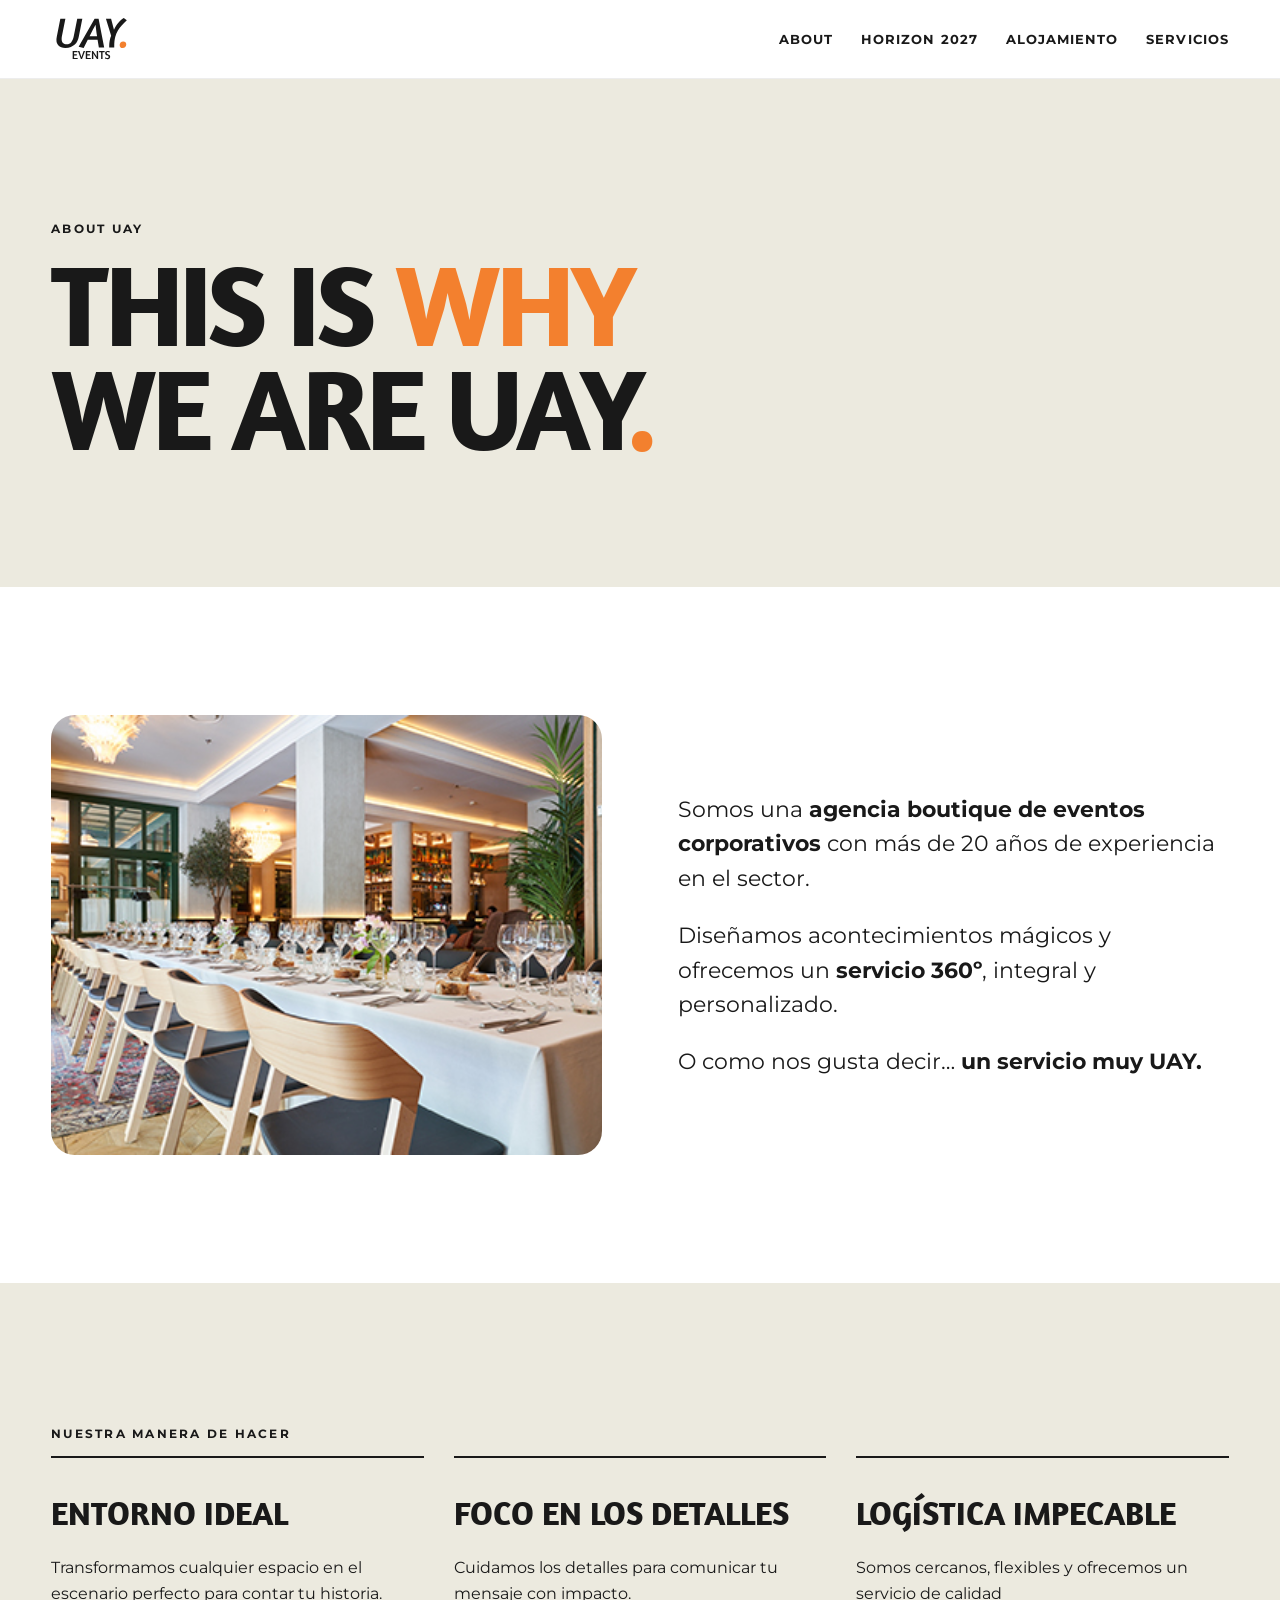
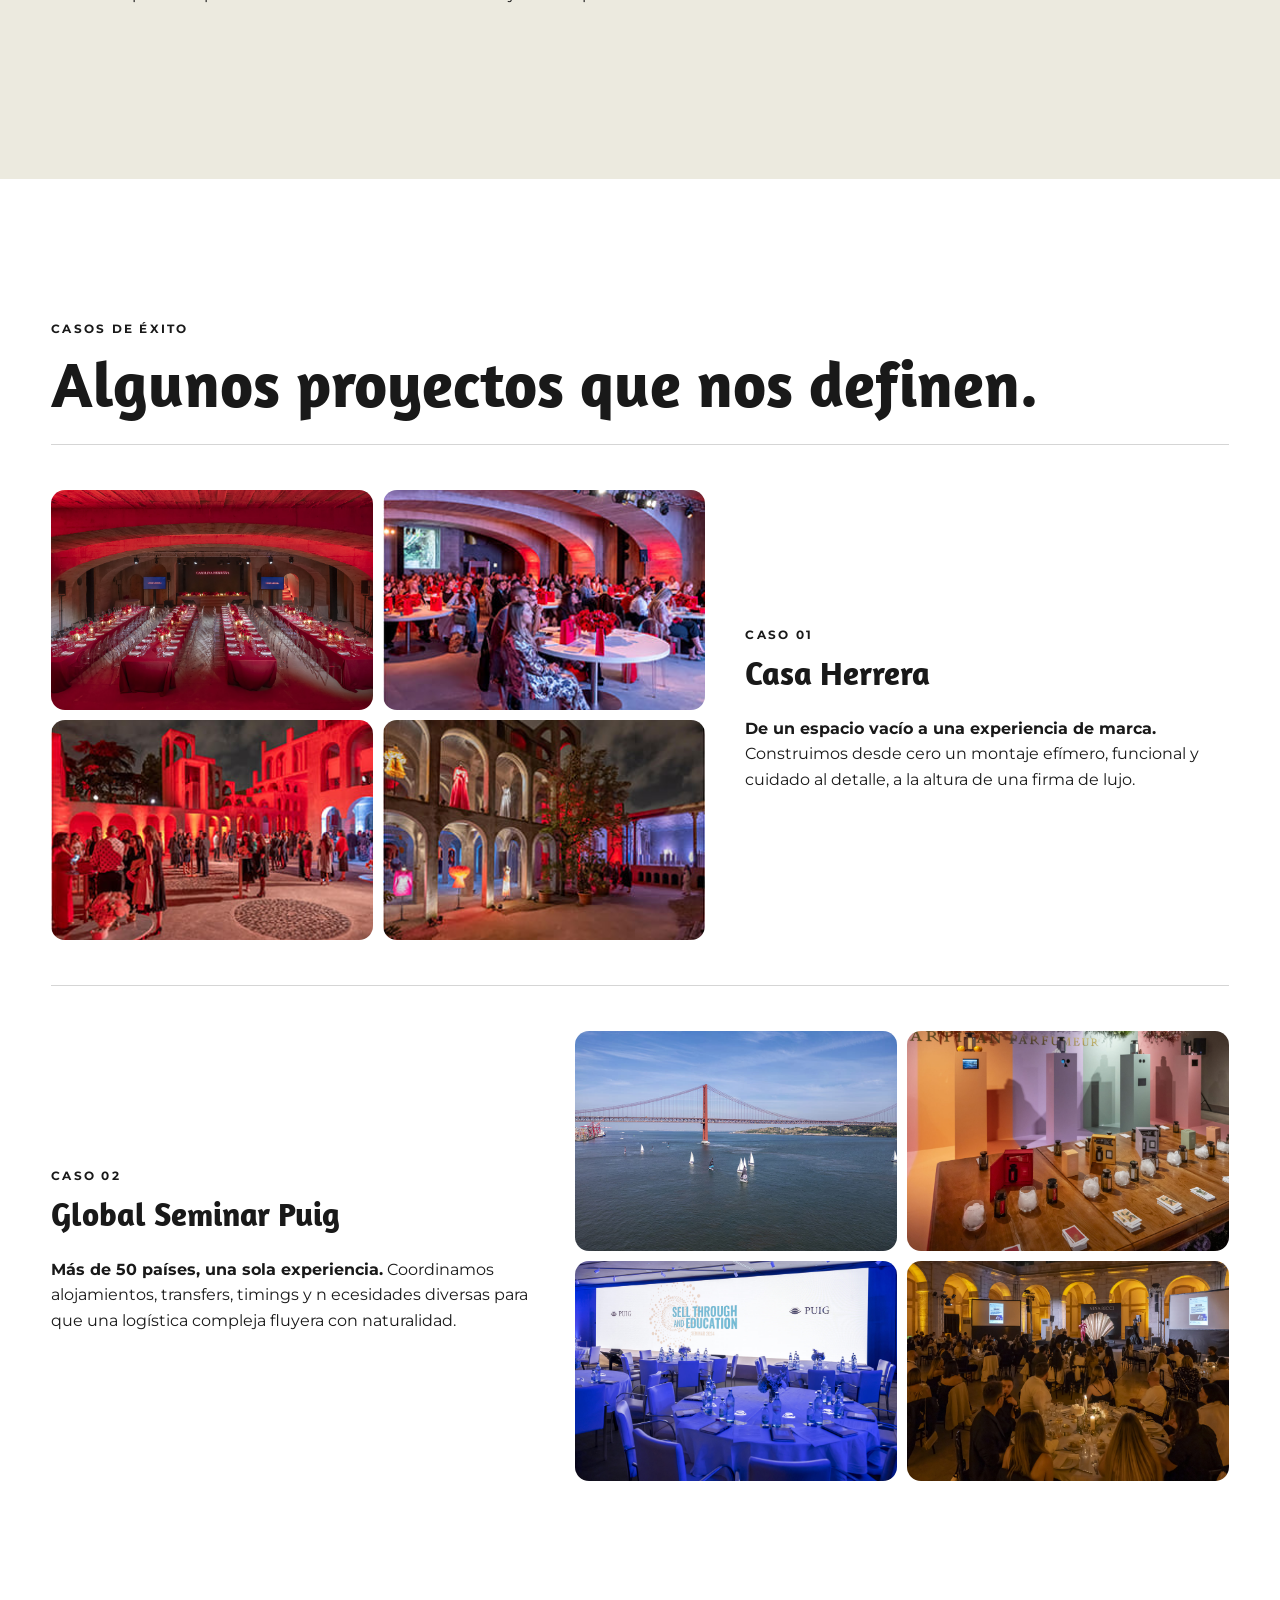
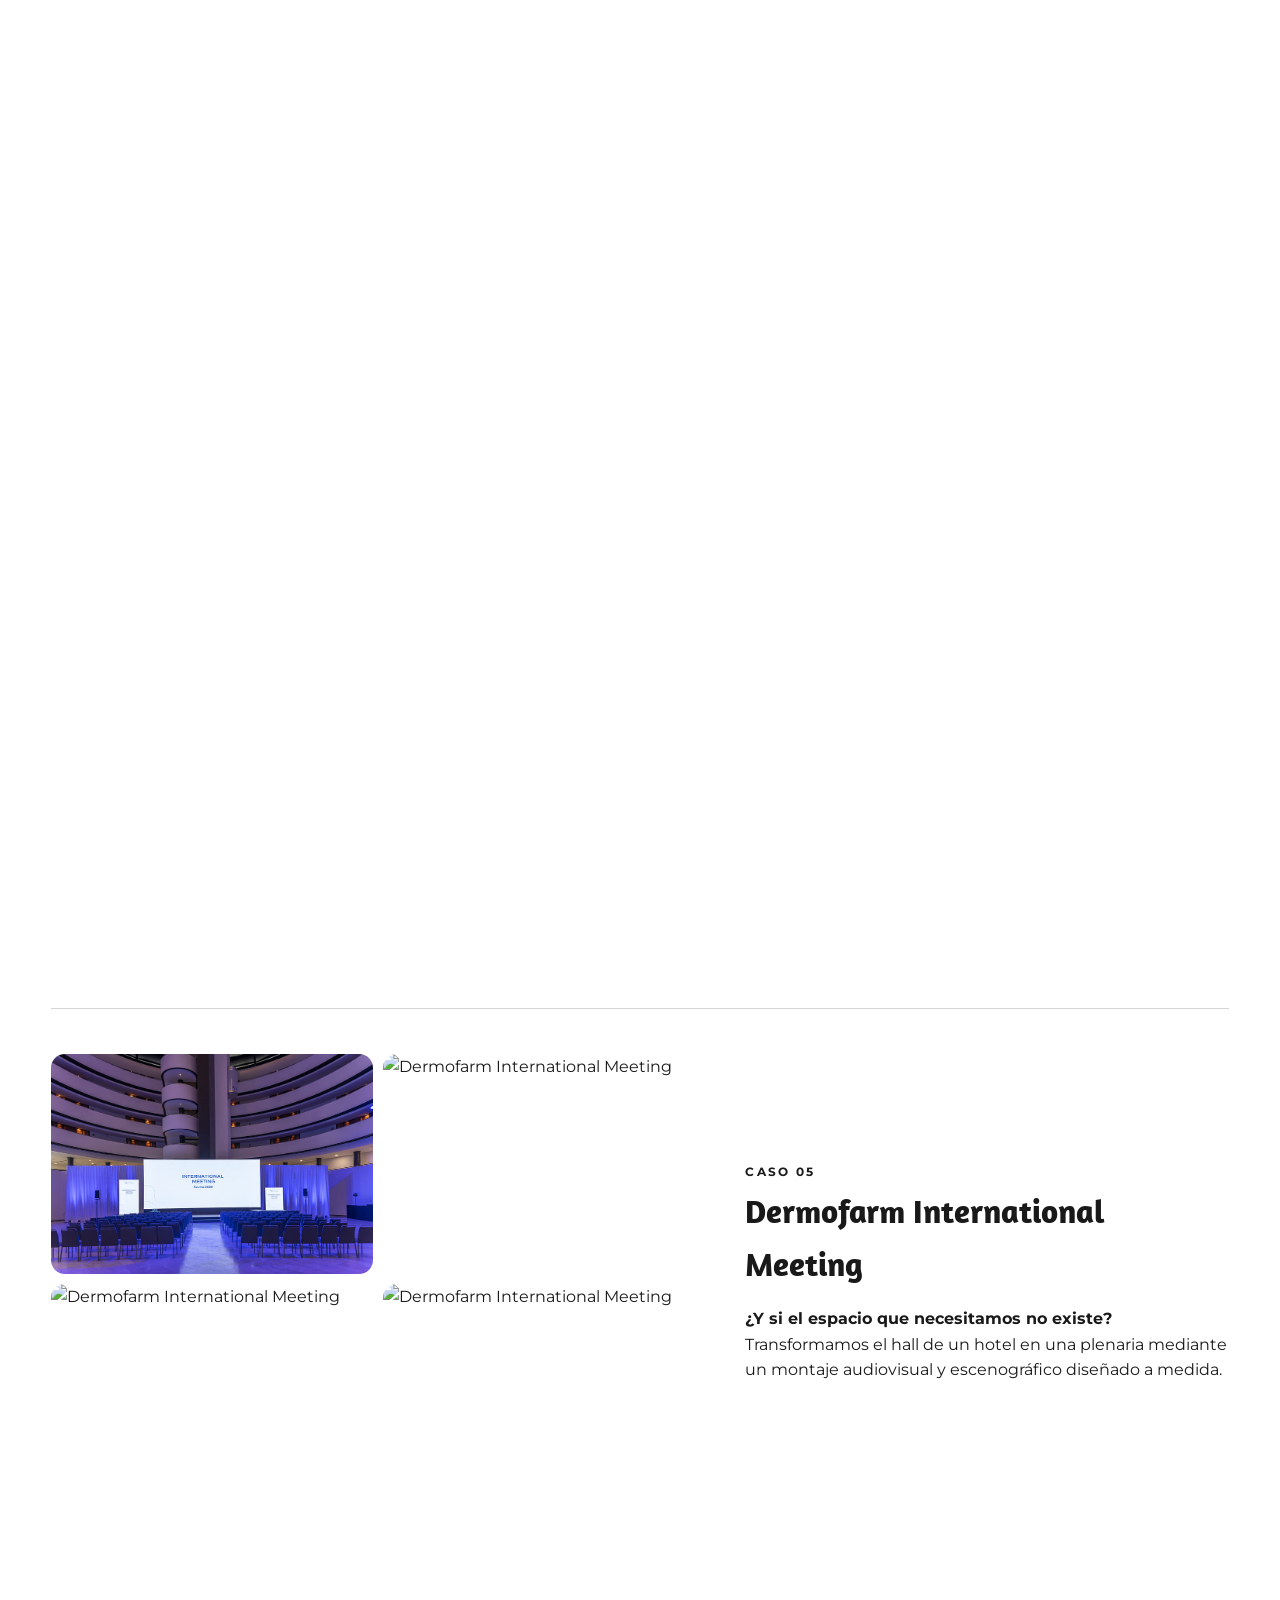
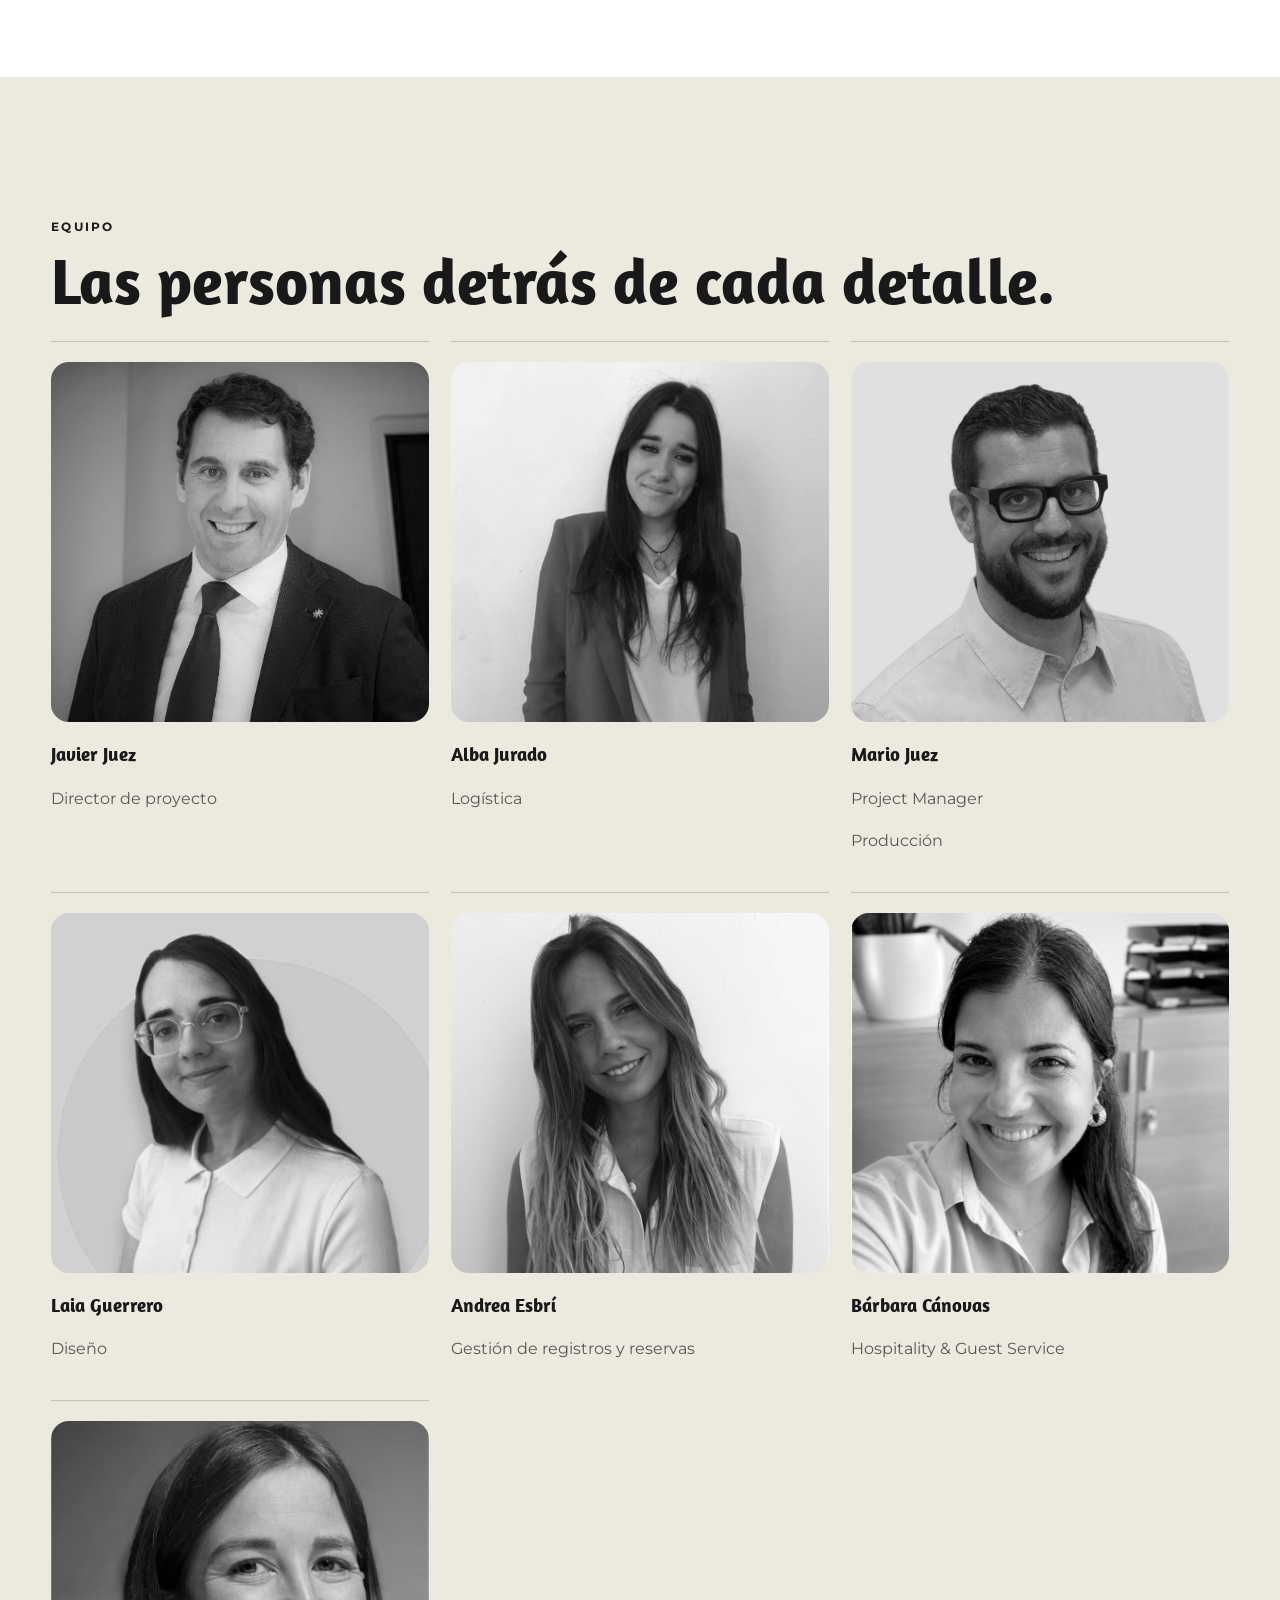
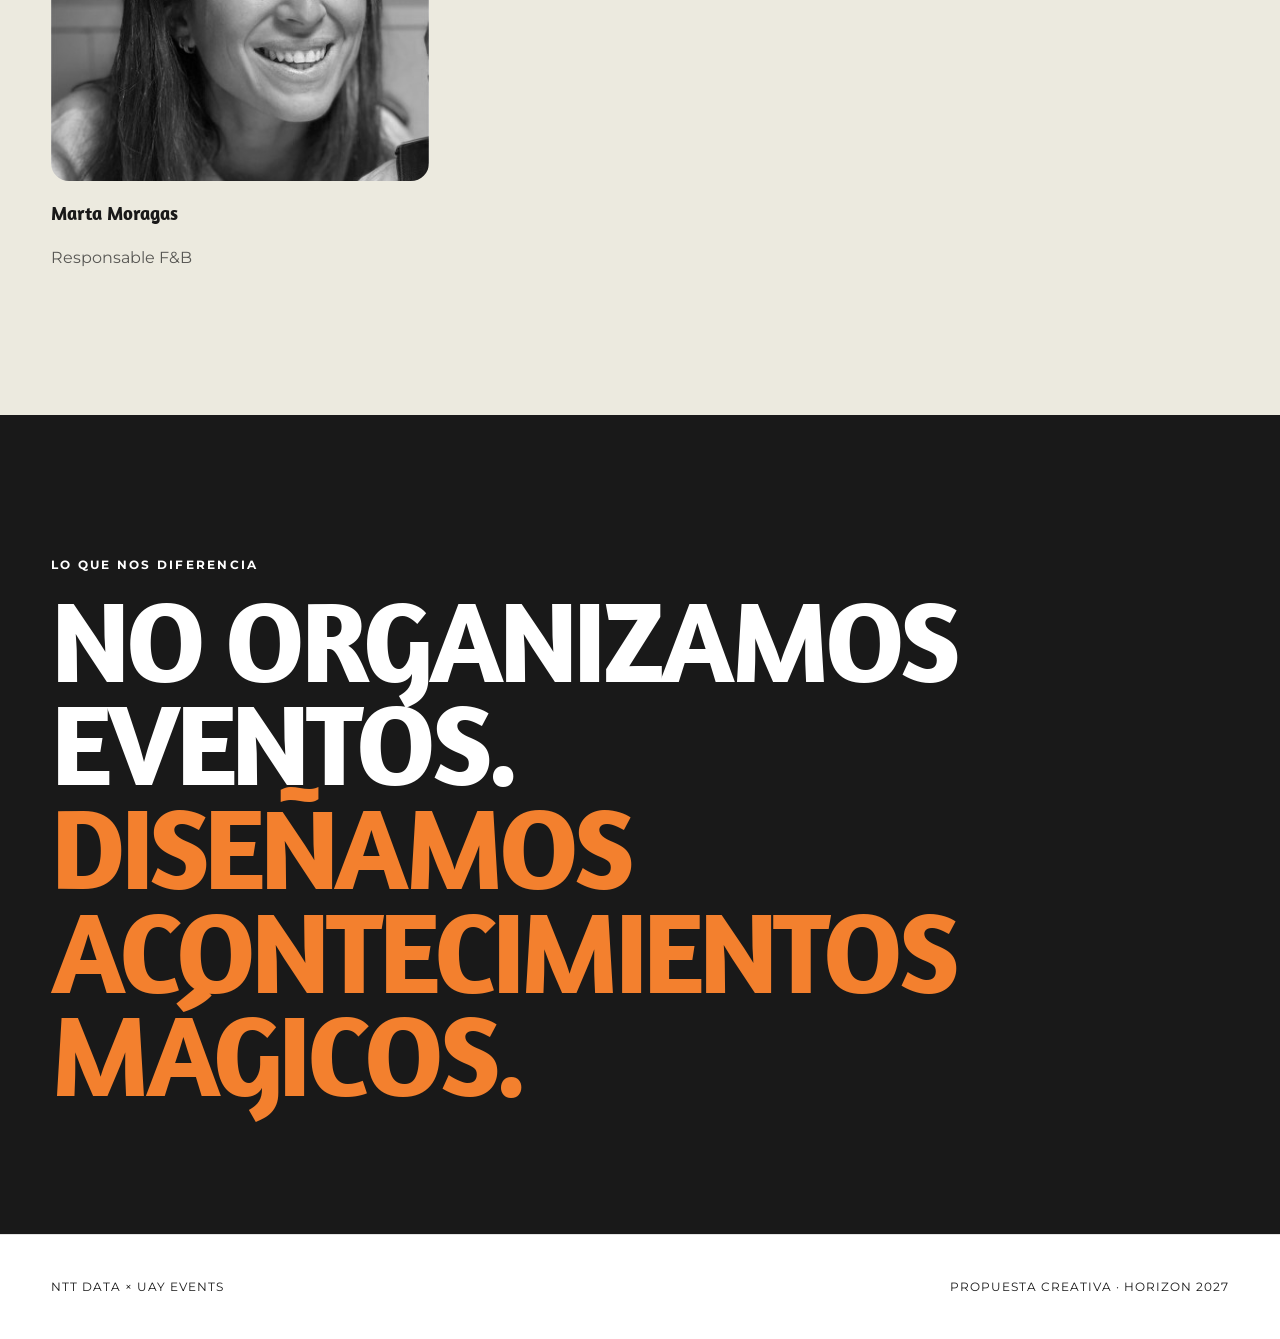
==== commit 731e40c3: "Updated correct UAY Events logo" ====
--- a/about.html
+++ b/about.html
@@ -10,7 +10,9 @@
 
 <header class="header">
   <nav class="nav">
-    <a class="brand" href="home.html">UAY<span>.</span></a>
+    <a class="brand" href="home.html">
+      <img src="assets/images/Logo-UAY-Events.svg" alt="UAY Events">
+    </a>
     <button class="nav__toggle" aria-label="Abrir menú">☰</button>
     <div class="nav__links">
       <a href="about.html">About</a>
--- a/css/styles.css
+++ b/css/styles.css
@@ -88,11 +88,16 @@
   gap:28px;
 }
 .brand{
-  font-family:"Amaranth",sans-serif;
-  font-size:1.55rem;
-  font-weight:700;
-}
-.brand span{color:var(--orange)}
+  display:flex;
+  align-items:center;
+}
+
+.brand img{
+  display:block;
+  width:80px;
+  height:auto;
+}
+
 .nav__links{
   display:flex;
   gap:28px;
@@ -672,6 +677,199 @@
 .kit-card p{
   font-size:.87rem;
   margin:0;
+}
+
+/* ==================================================
+SHOWCASING
+================================================== */
+
+.showcase-intro{
+  max-width:850px;
+  margin:25px 0 0;
+  line-height:1.8;
+}
+
+
+/* ESCENARIOS */
+
+.showcase-scenario{
+  margin-top:100px;
+  padding-top:60px;
+  border-top:2px solid var(--black);
+}
+
+.showcase-scenario__header{
+  display:grid;
+  grid-template-columns:1fr .8fr;
+  gap:60px;
+  align-items:end;
+  margin-bottom:35px;
+}
+
+.showcase-scenario__header > p{
+  margin:0;
+  max-width:520px;
+}
+
+.showcase-letter{
+  display:block;
+  font-family:"Amaranth",sans-serif;
+  font-size:4.5rem;
+  line-height:.9;
+  color:var(--orange);
+  margin-bottom:25px;
+}
+
+
+/* ELEMENTOS INCLUIDOS */
+
+.showcase-elements{
+  display:flex;
+  flex-wrap:wrap;
+  gap:8px;
+  margin:35px 0 45px;
+}
+
+.showcase-elements span{
+  display:inline-flex;
+  align-items:center;
+  border:1px solid rgba(25,25,25,.22);
+  border-radius:999px;
+  padding:9px 15px;
+  font-size:.72rem;
+  font-weight:600;
+  letter-spacing:.04em;
+  background:rgba(255,255,255,.3);
+}
+
+
+/* GRID DE OPCIONES */
+
+.showcase-options{
+  display:grid;
+  gap:18px;
+}
+
+.showcase-options--1{
+  grid-template-columns:1fr;
+}
+
+.showcase-options--2{
+  grid-template-columns:repeat(2,1fr);
+}
+
+.showcase-options--3{
+  grid-template-columns:repeat(3,1fr);
+}
+
+
+/* TARJETAS */
+
+.showcase-option{
+  background:var(--white);
+  border-radius:22px;
+  overflow:hidden;
+  border:1px solid rgba(25,25,25,.12);
+  transition:.3s ease;
+}
+
+.showcase-option:hover{
+  transform:translateY(-5px);
+  box-shadow:0 18px 55px rgba(25,25,25,.08);
+}
+
+.showcase-option__image{
+  position:relative;
+  width:100%;
+  aspect-ratio:4 / 3;
+  overflow:hidden;
+  background:#ddd;
+}
+
+.showcase-option__image img{
+  width:100%;
+  height:100%;
+  object-fit:cover;
+}
+
+.showcase-option__copy{
+  padding:25px;
+}
+
+.showcase-option__number{
+  display:block;
+  color:var(--orange);
+  font-size:.72rem;
+  font-weight:700;
+  letter-spacing:.14em;
+  margin-bottom:25px;
+}
+
+.showcase-option h4{
+  font-family:"Amaranth",sans-serif;
+  font-size:1.6rem;
+  line-height:1.1;
+  margin:0 0 12px;
+}
+
+.showcase-option p{
+  font-size:.88rem;
+  line-height:1.65;
+  margin:0;
+}
+
+
+/* MEDIDAS */
+
+.showcase-measure{
+  display:inline-flex;
+  margin-top:25px;
+  background:var(--black);
+  color:var(--white);
+  border-radius:999px;
+  padding:8px 13px;
+  font-size:.68rem;
+  font-weight:700;
+  letter-spacing:.08em;
+  text-transform:uppercase;
+}
+
+
+/* ESCENARIO C HORIZONTAL */
+
+.showcase-option--horizontal{
+  display:grid;
+  grid-template-columns:1fr 1fr;
+  max-width:900px;
+}
+
+.showcase-option--horizontal .showcase-option__image{
+  aspect-ratio:auto;
+  min-height:430px;
+}
+
+
+/* CIERRE SHOWCASING */
+
+.showcase-closing{
+  margin-top:80px;
+  padding:40px;
+  background:var(--black);
+  color:var(--white);
+  border-radius:24px;
+}
+
+.showcase-closing .eyebrow{
+  color:var(--orange);
+  margin-top:0;
+}
+
+.showcase-closing > p:last-child{
+  font-family:"Amaranth",sans-serif;
+  font-size:clamp(1.5rem,2.7vw,2.5rem);
+  line-height:1.15;
+  max-width:900px;
+  margin:20px 0 0;
 }
 
 
@@ -1072,3 +1270,4 @@
   .display{font-size:clamp(3.2rem,19vw,5rem)}
   .media-placeholder{min-height:340px}
 }
+
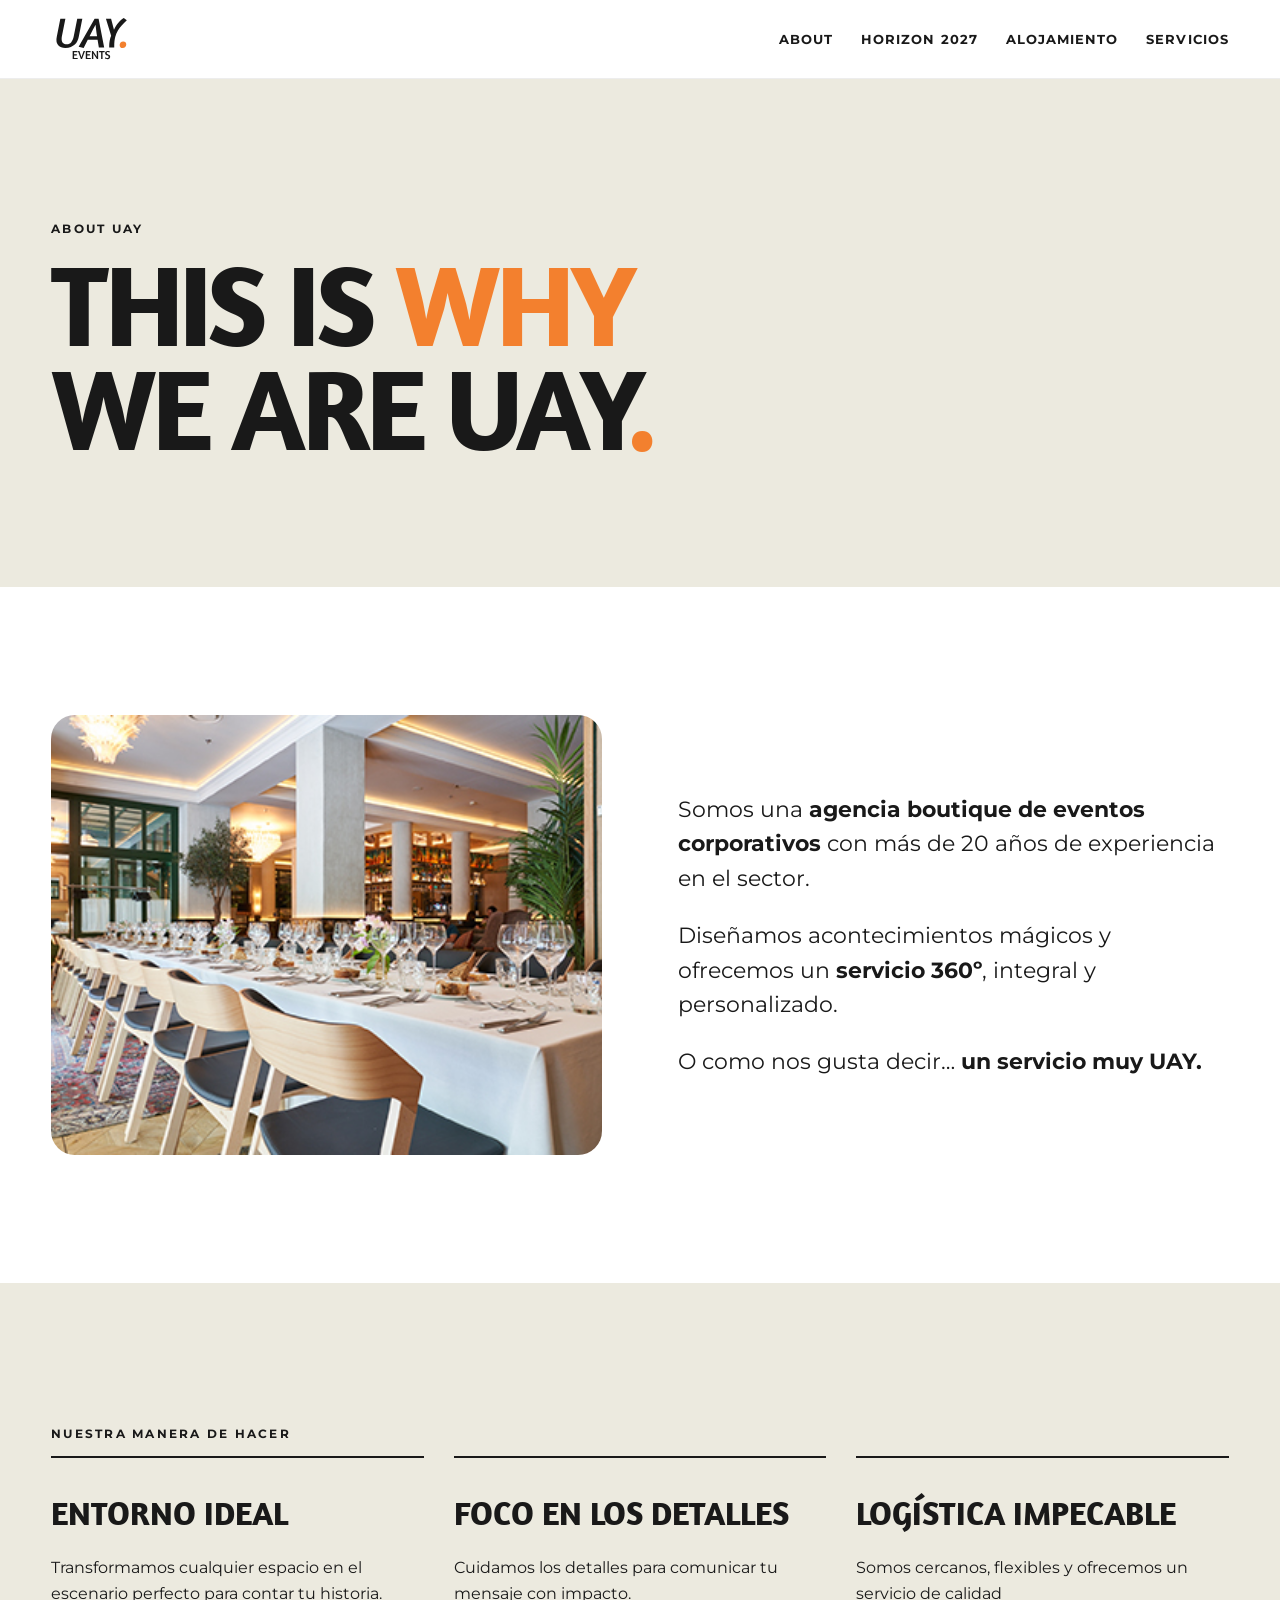
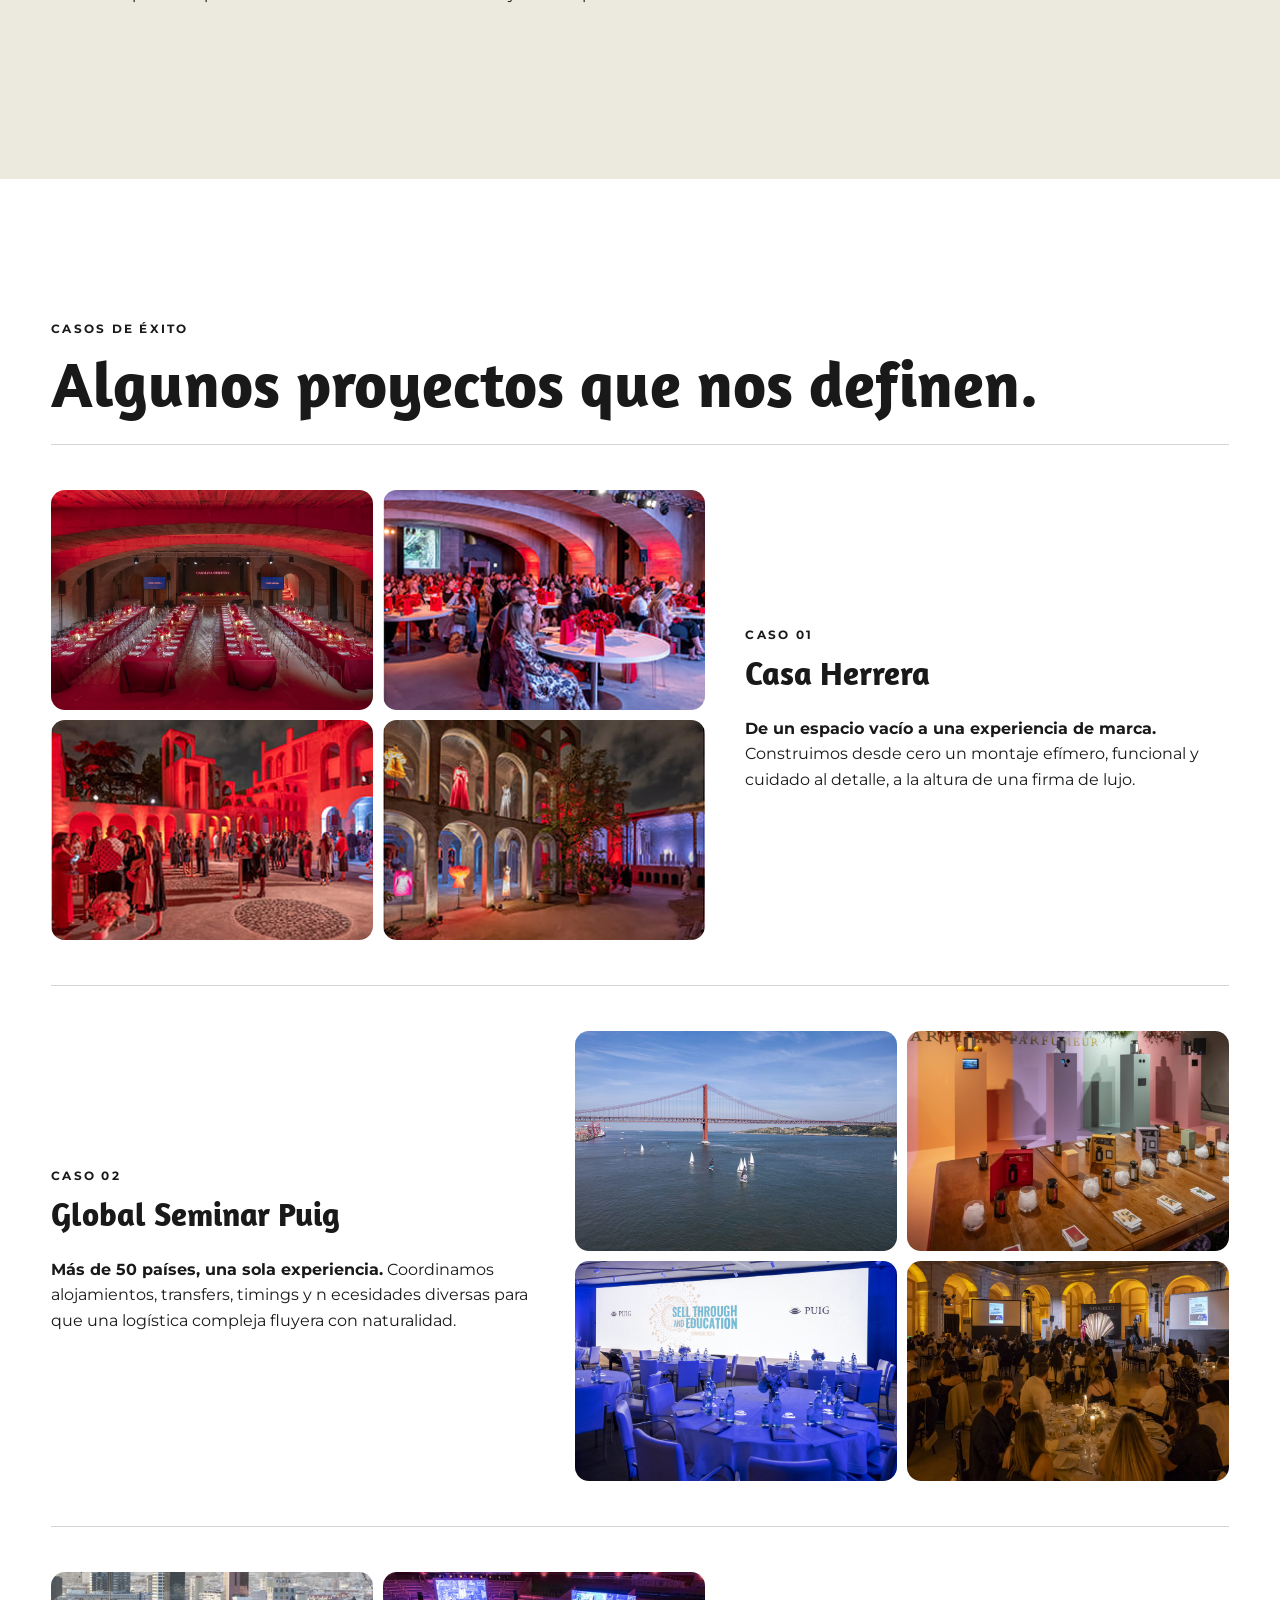
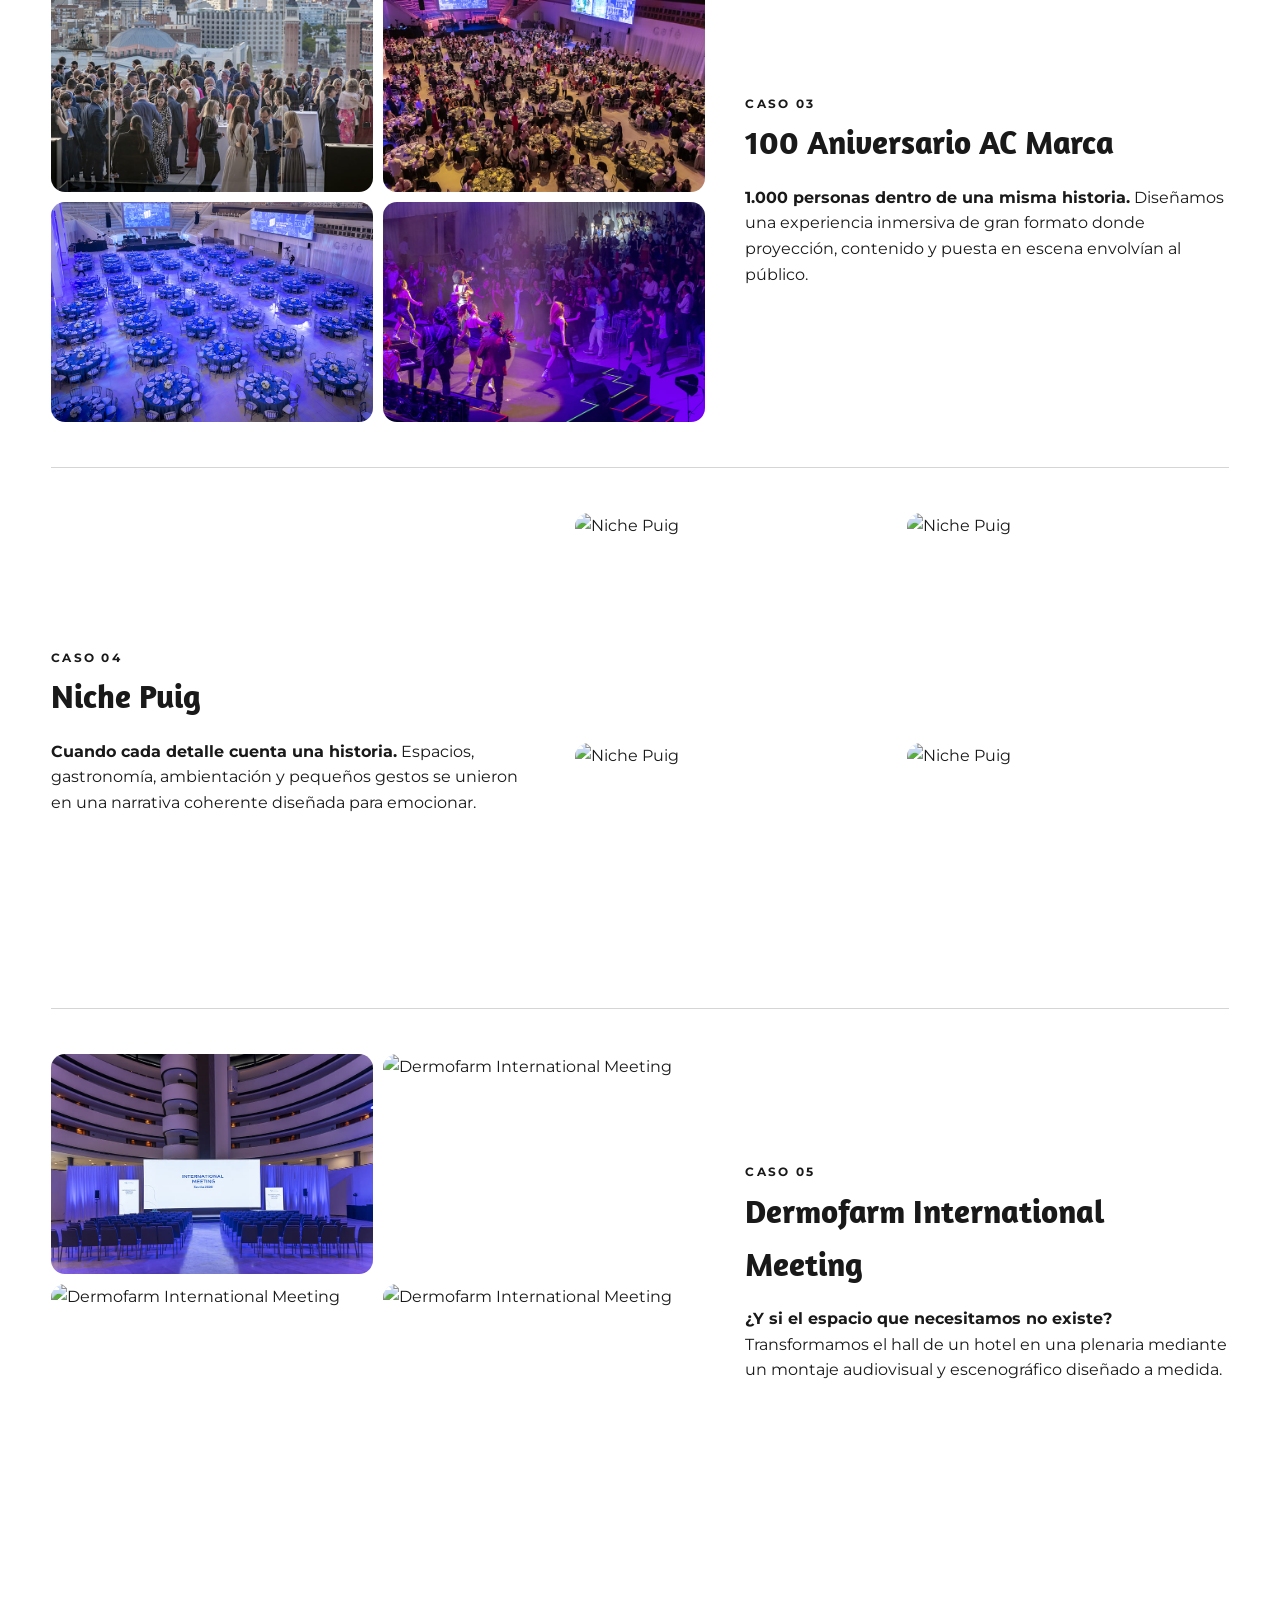
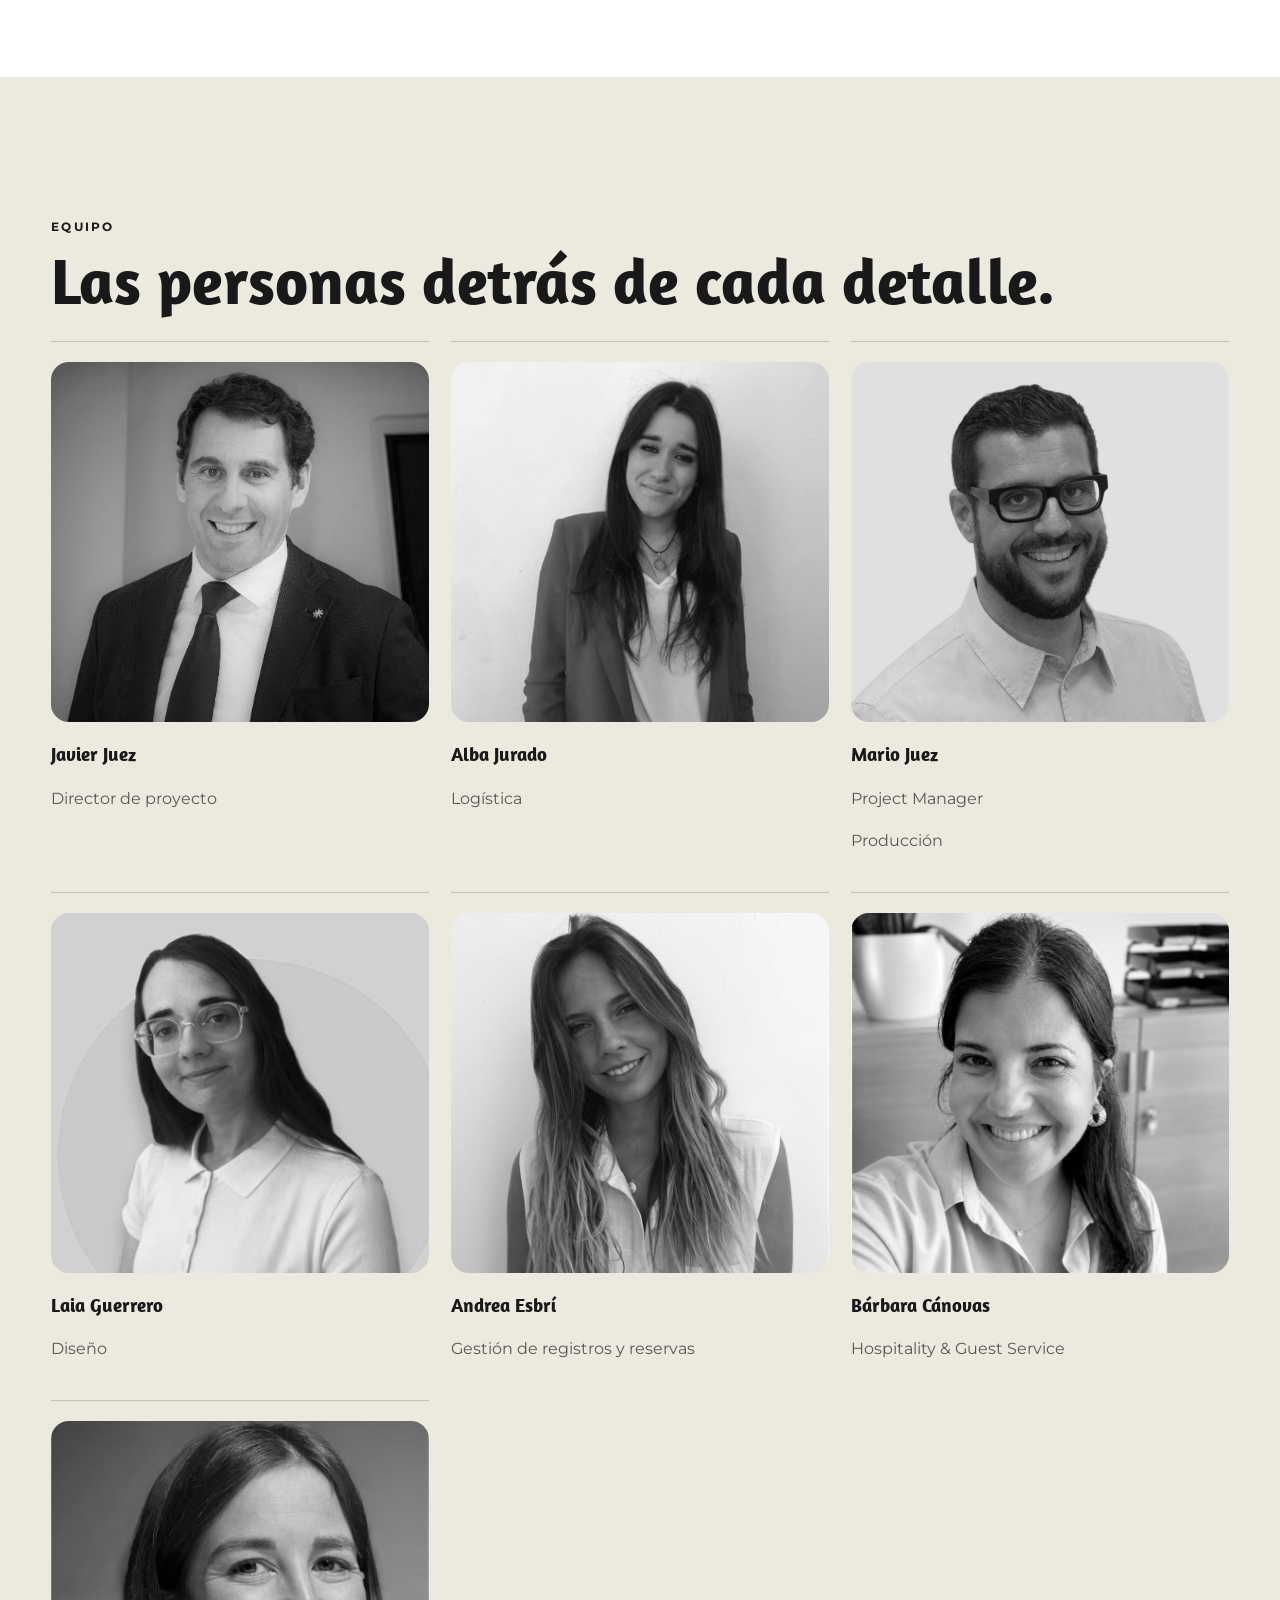
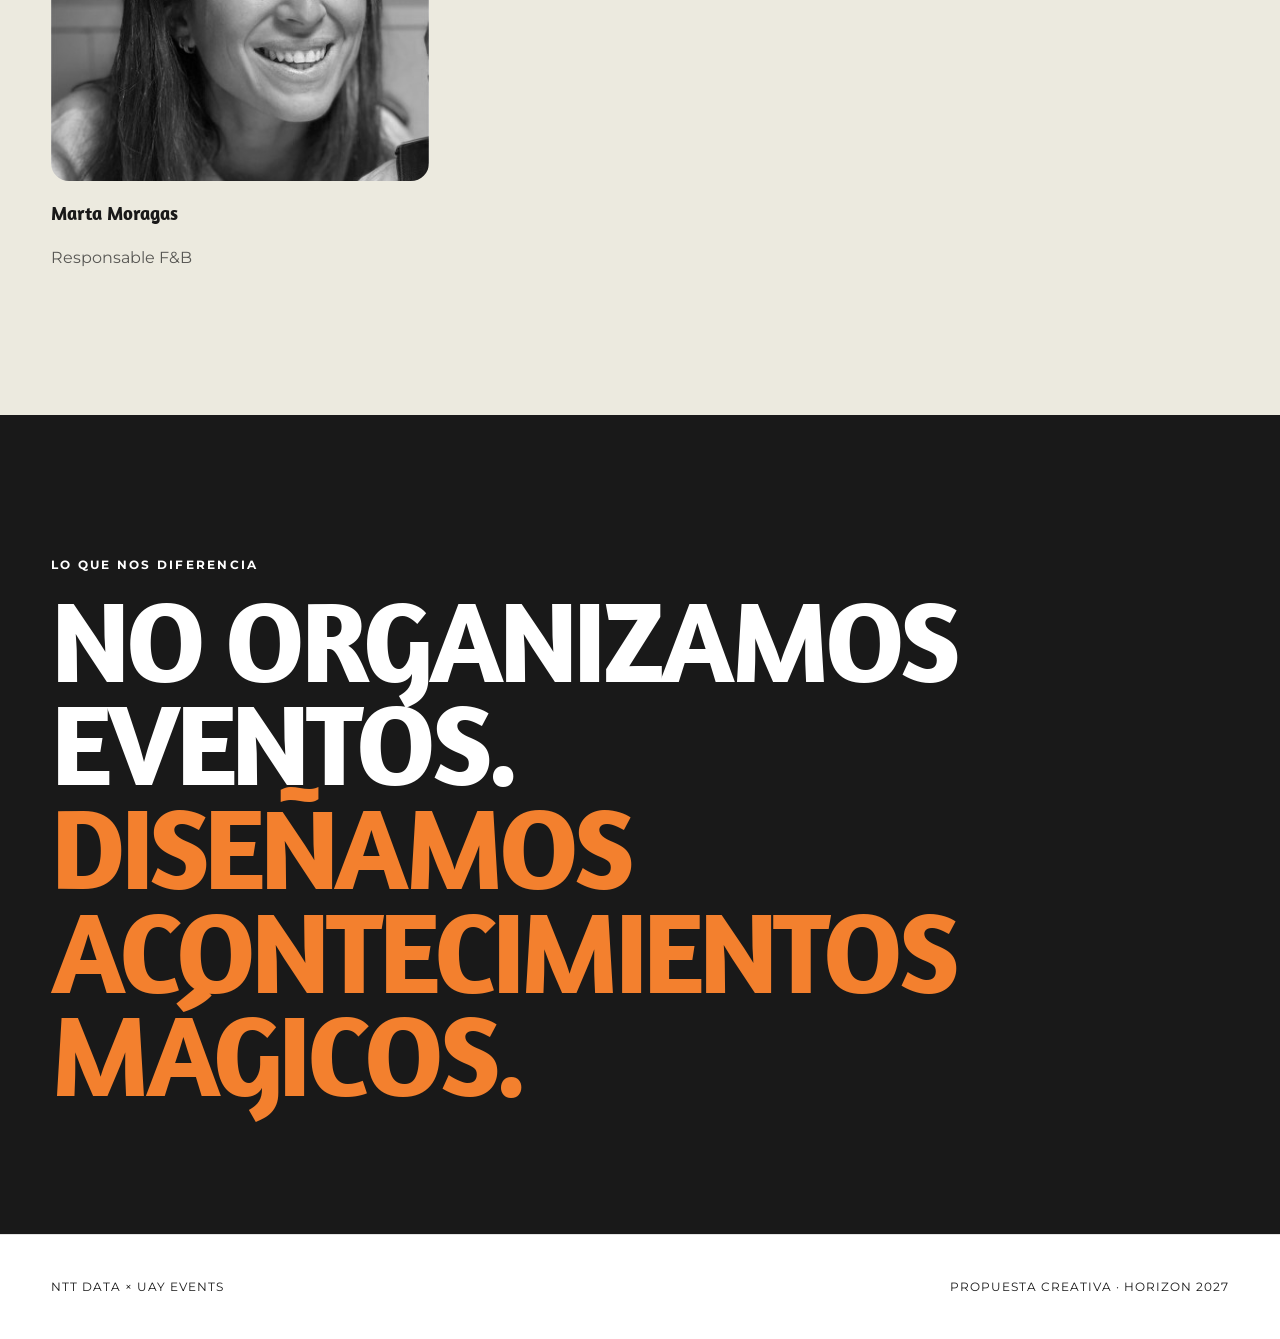
==== commit 01c0ecb3: "Added logo in landing page & favicon" ====
--- a/about.html
+++ b/about.html
@@ -4,6 +4,7 @@
   <meta charset="UTF-8">
   <meta name="viewport" content="width=device-width, initial-scale=1.0">
   <title>About UAY · Horizon 2027</title>
+  <link rel="icon" type="image/svg+xml" href="assets/images/favicon-UAY-Events.svg">
   <link rel="stylesheet" href="css/styles.css">
 </head>
 <body>
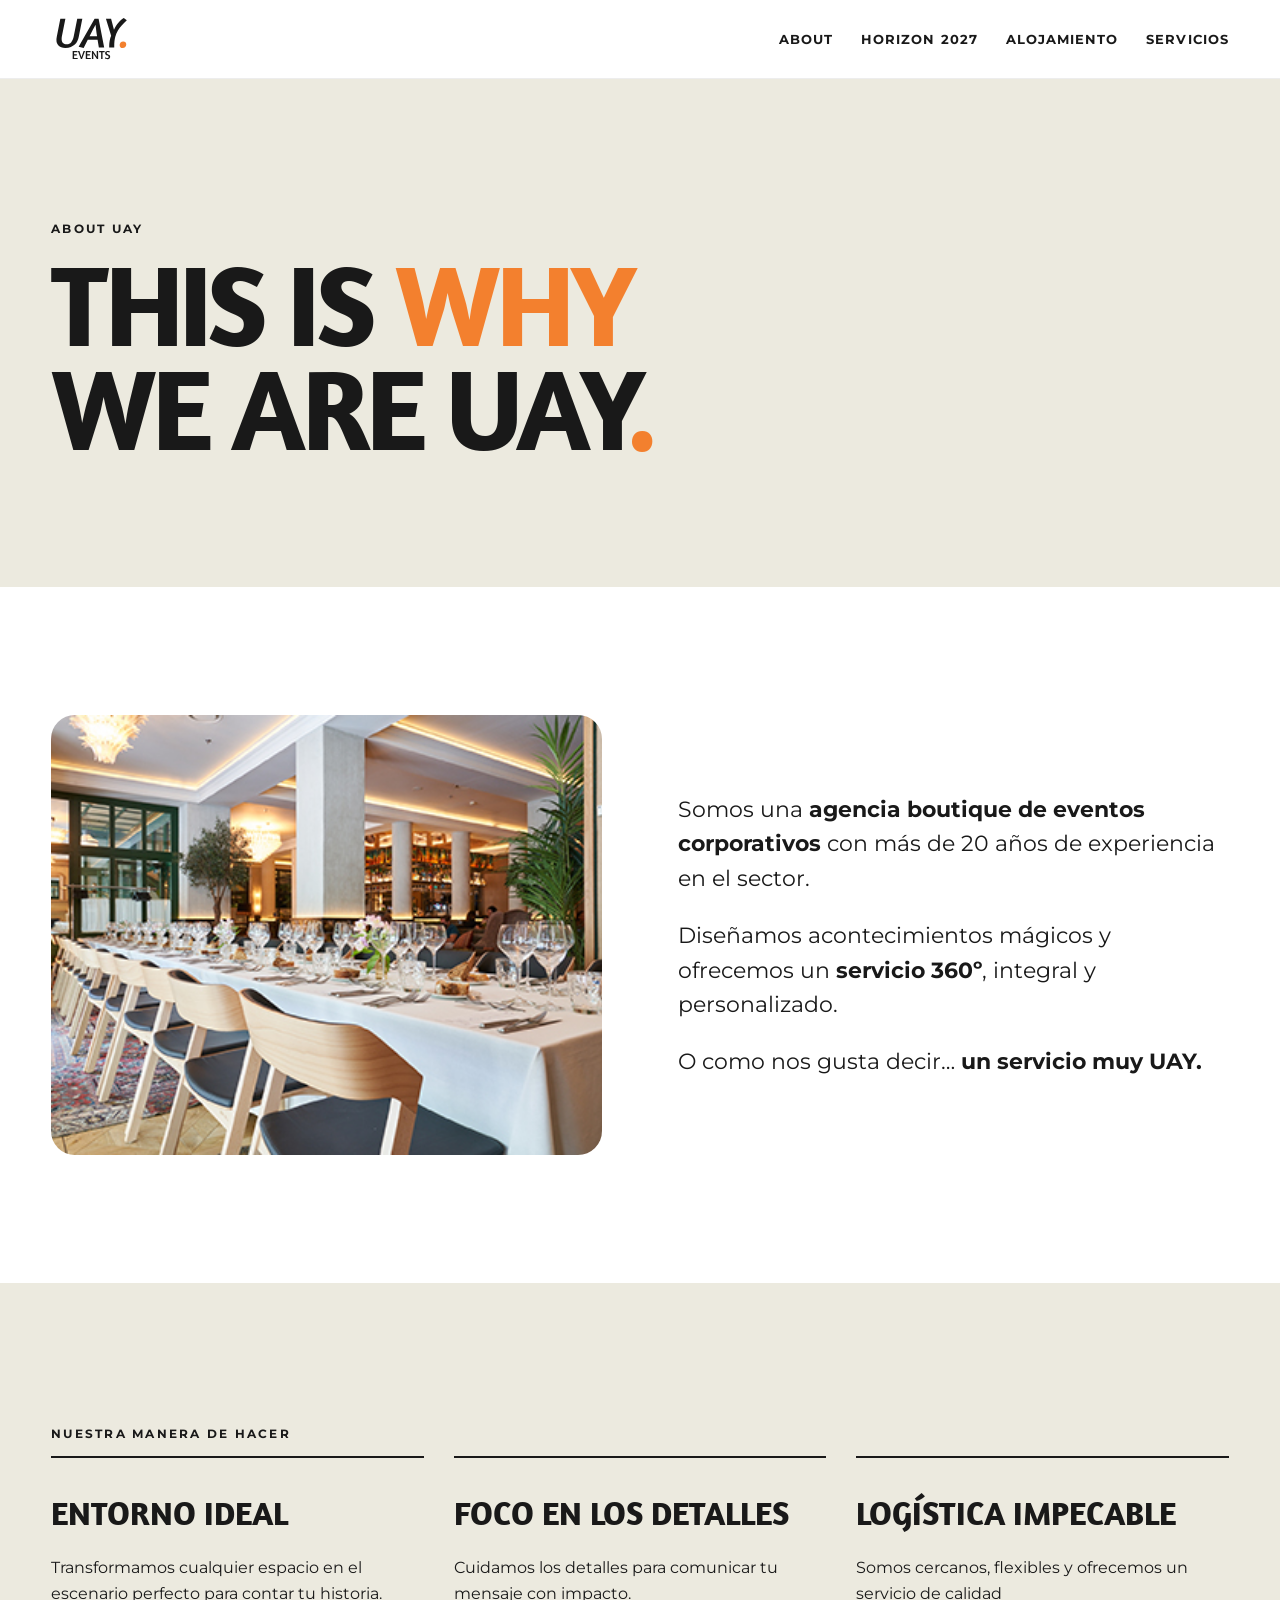
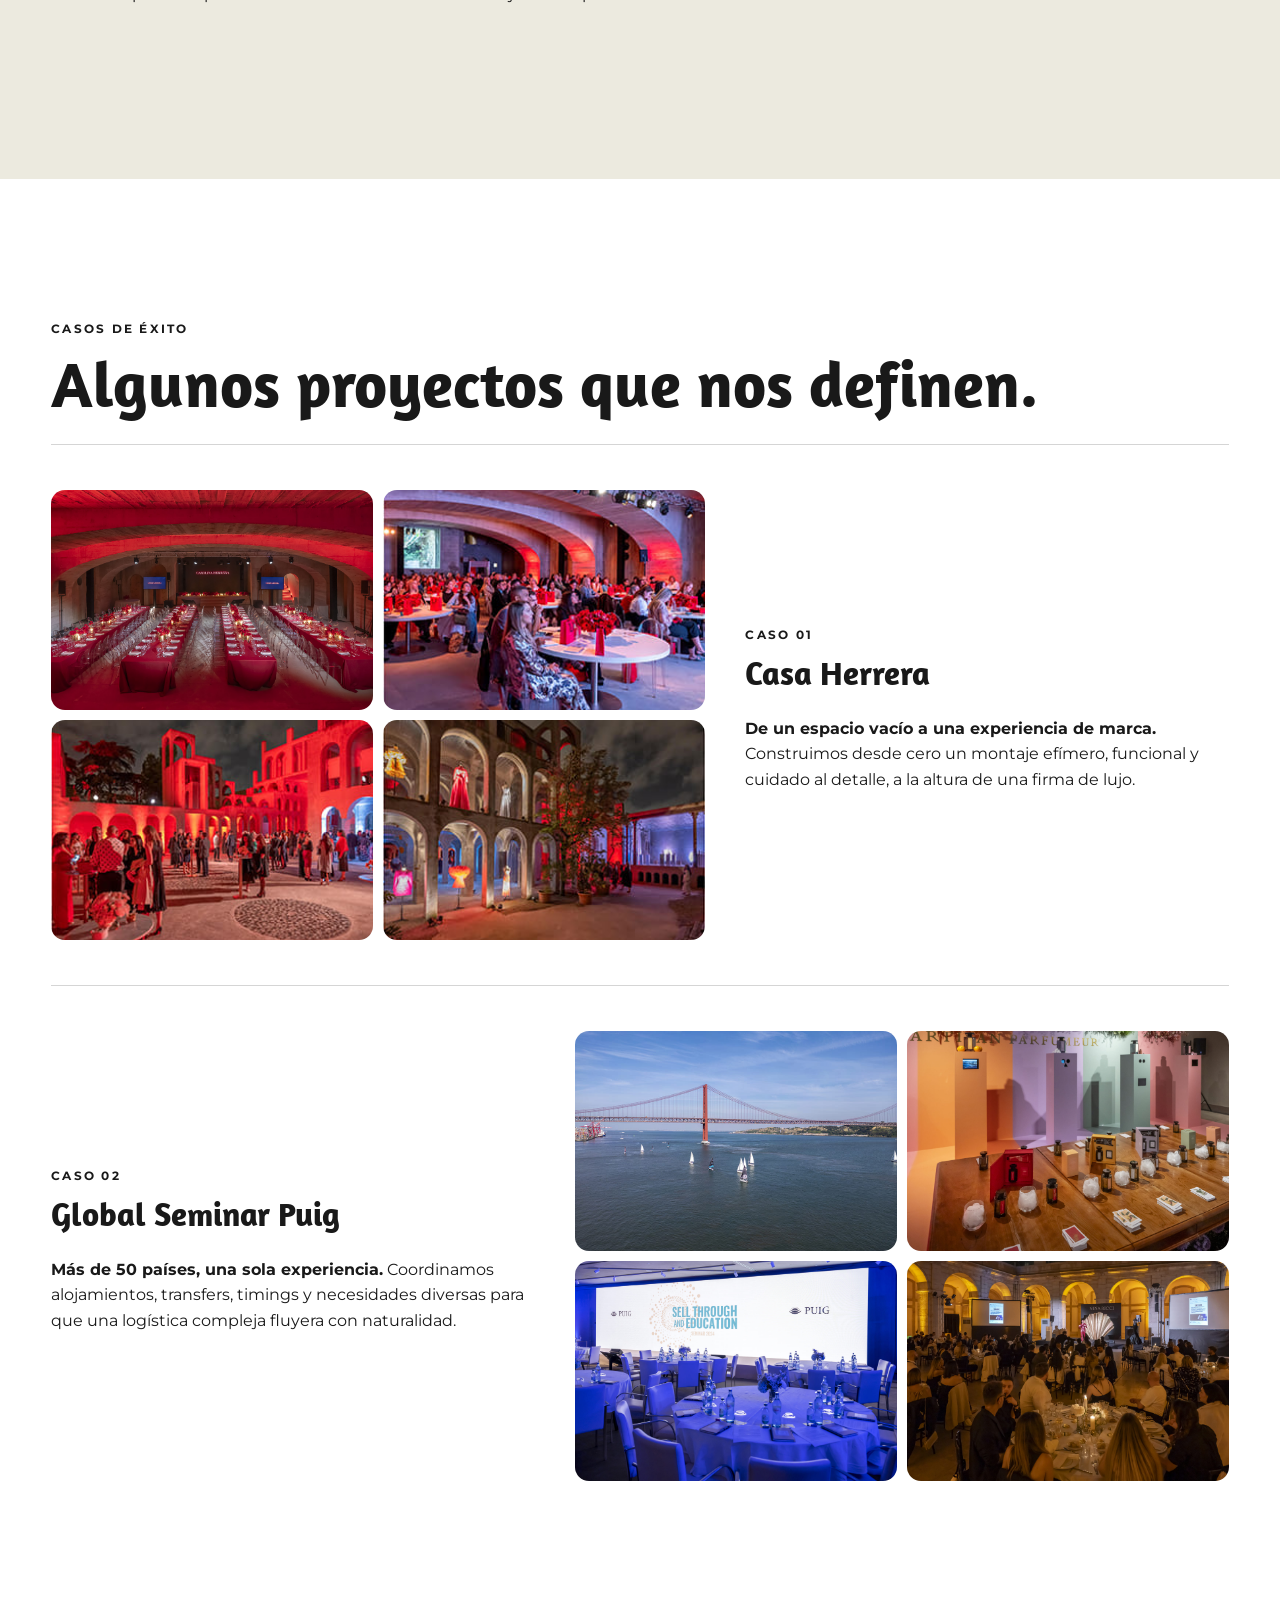
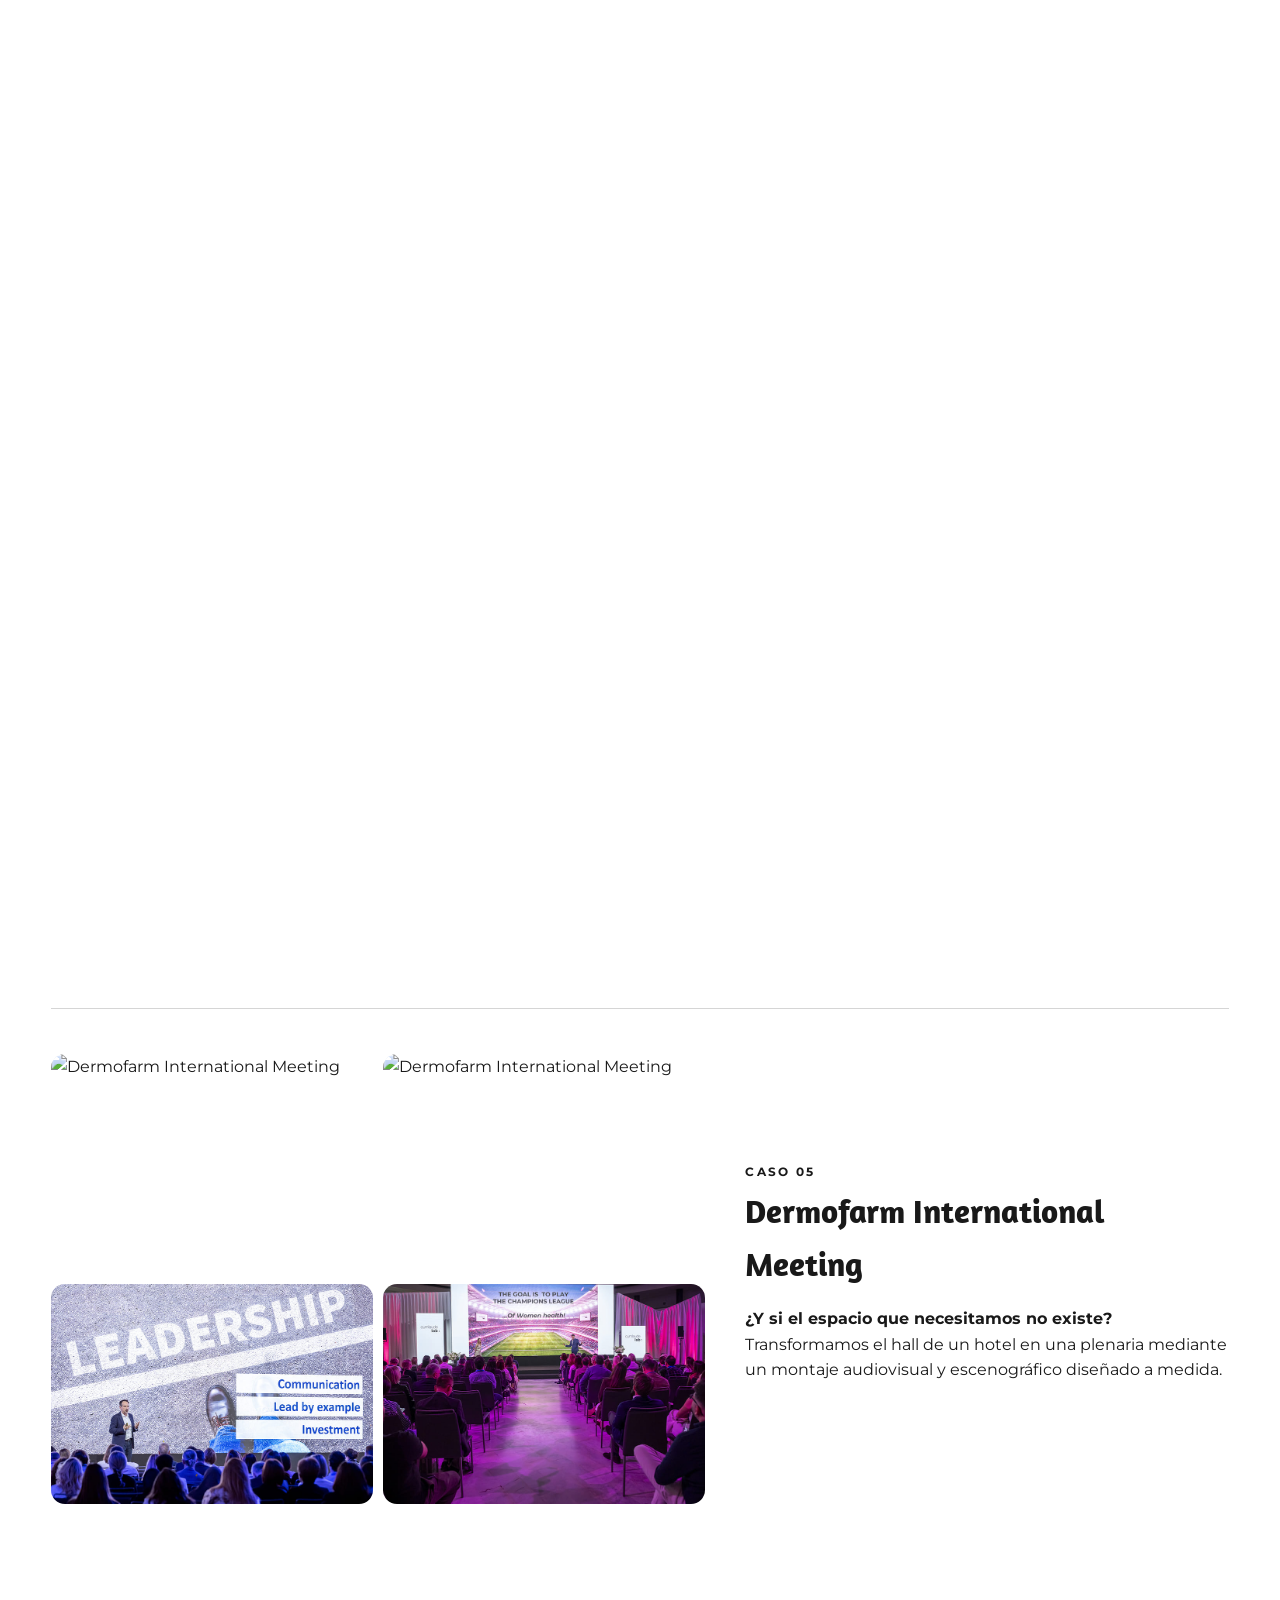
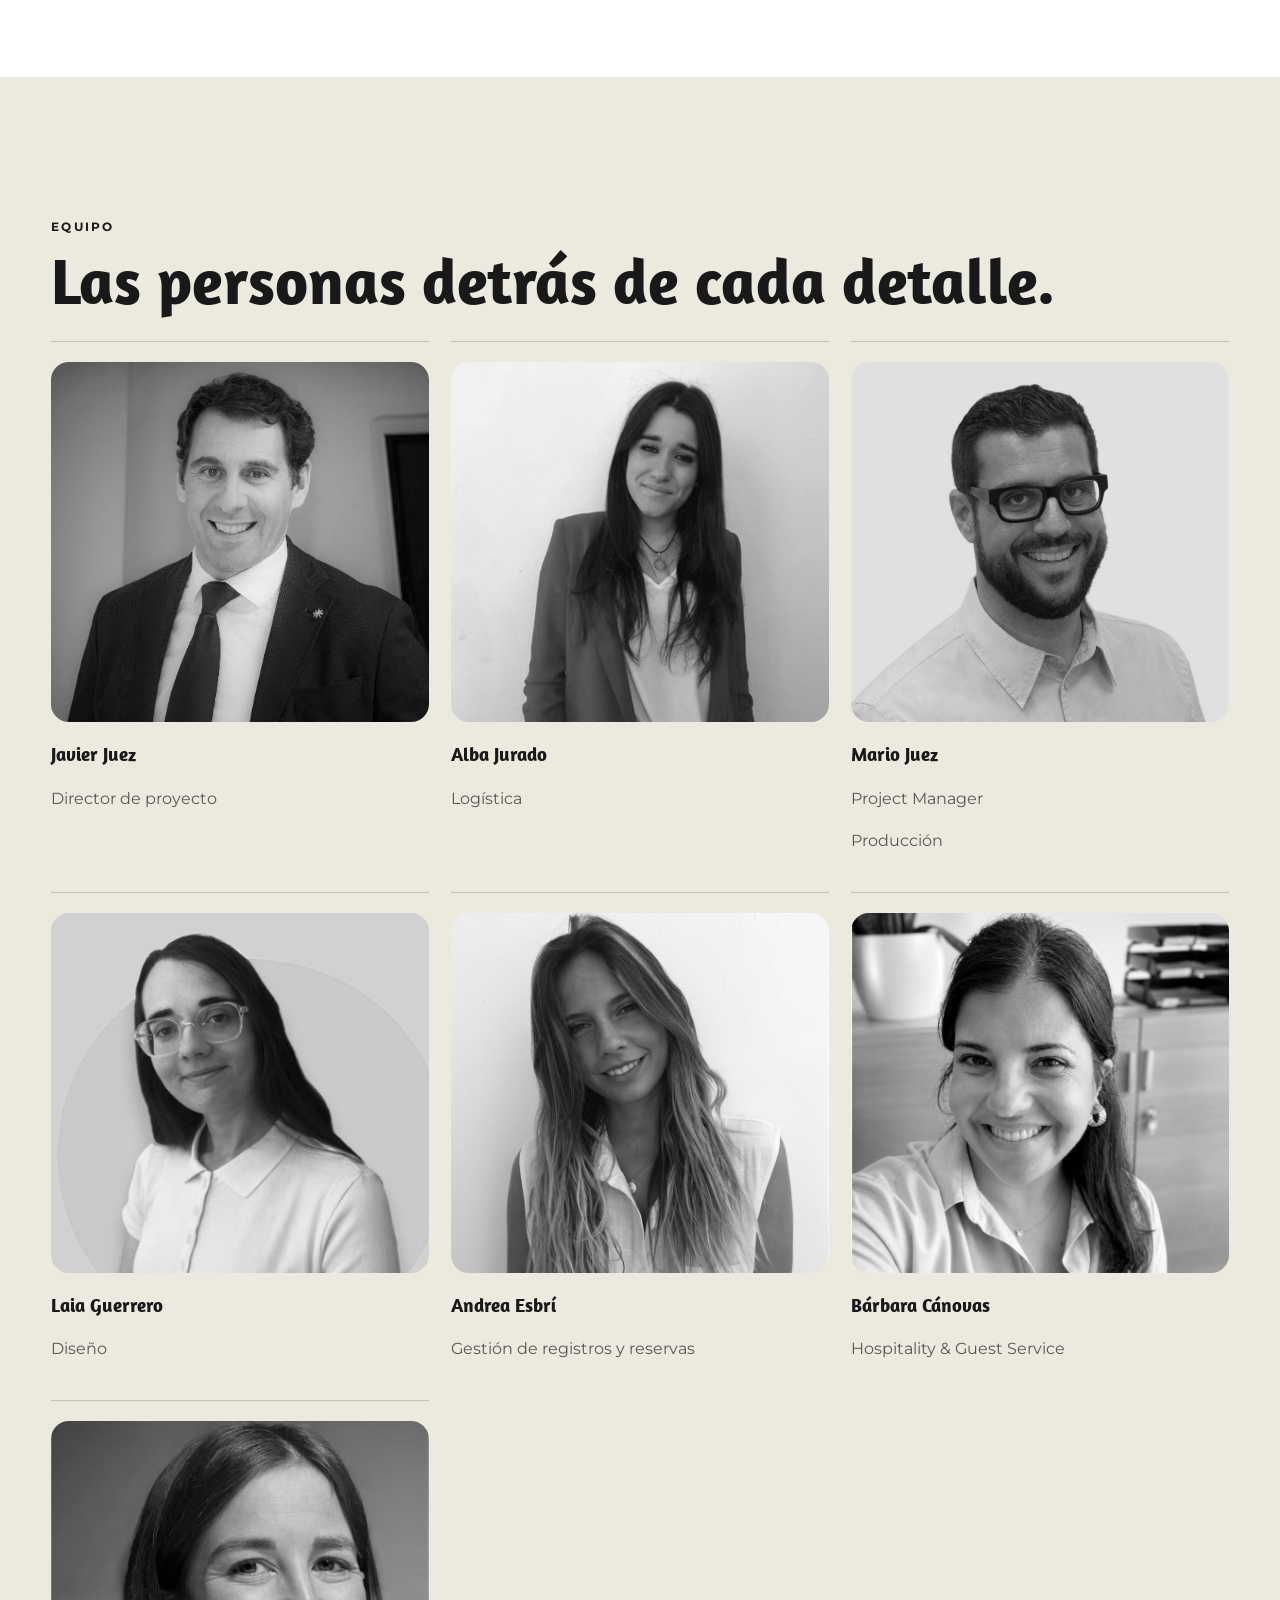
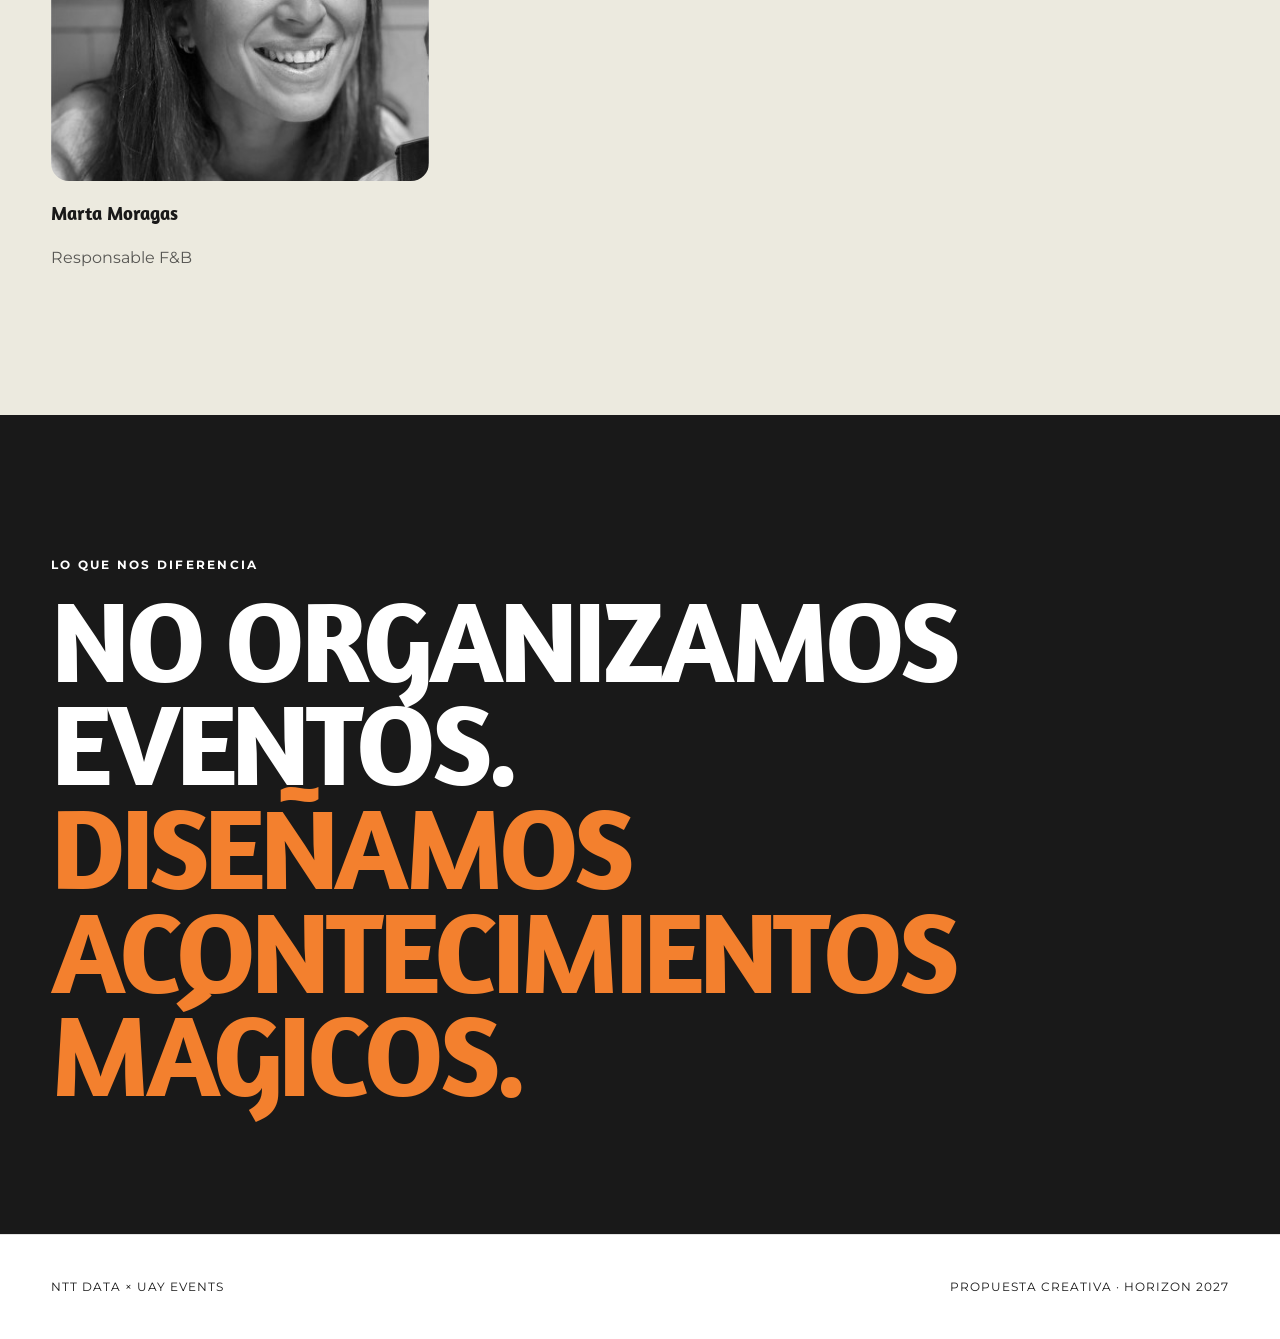
==== commit 95bee54f: "minor improvements in JPG niche & dermofarm images" ====
--- a/about.html
+++ b/about.html
@@ -89,8 +89,7 @@
         <div>
           <span class="eyebrow">Caso 02</span>
           <h3 class="h3">Global Seminar Puig</h3>
-          <p><strong>Más de 50 países, una sola experiencia.</strong> Coordinamos alojamientos, transfers, timings y n
-            ecesidades diversas para que una logística compleja fluyera con naturalidad.</p>
+          <p><strong>Más de 50 países, una sola experiencia.</strong> Coordinamos alojamientos, transfers, timings y necesidades diversas para que una logística compleja fluyera con naturalidad.</p>
         </div>
       </article>
       <article class="project reveal">
@@ -109,10 +108,10 @@
       </article>
       <article class="project reveal">
         <div class="project__media project-gallery">
-            <img src="assets/images/projects/niche-1.JPG" alt="Niche Puig" loading="lazy">
-            <img src="assets/images/projects/niche-2.JPG" alt="Niche Puig" loading="lazy">
-            <img src="assets/images/projects/niche-3.JPG" alt="Niche Puig" loading="lazy">
-            <img src="assets/images/projects/niche-4.JPG" alt="Niche Puig " loading="lazy">
+            <img src="assets/images/projects/niche-1.jpg" alt="Niche Puig" loading="lazy">
+            <img src="assets/images/projects/niche-2.jpg" alt="Niche Puig" loading="lazy">
+            <img src="assets/images/projects/niche-3.jpg" alt="Niche Puig" loading="lazy">
+            <img src="assets/images/projects/niche-4.jpg" alt="Niche Puig" loading="lazy">
         </div>
         <div>
           <span class="eyebrow">Caso 04</span>
@@ -123,10 +122,10 @@
       </article>
       <article class="project reveal">
         <div class="project__media project-gallery">
-            <img src="assets/images/projects/dermofarm-1.JPG" alt="Dermofarm International Meeting" loading="lazy">
-            <img src="assets/images/projects/dermofarm-2.JPG" alt="Dermofarm International Meeting" loading="lazy">
-            <img src="assets/images/projects/dermofarm-3.JPG" alt="Dermofarm International Meeting" loading="lazy">
-            <img src="assets/images/projects/dermofarm-4.JPG" alt="Dermofarm International Meeting " loading="lazy">
+            <img src="assets/images/projects/dermofarm-1.jpg" alt="Dermofarm International Meeting" loading="lazy">
+            <img src="assets/images/projects/dermofarm-1.jpg" alt="Dermofarm International Meeting" loading="lazy">
+            <img src="assets/images/projects/dermofarm-3.jpg" alt="Dermofarm International Meeting" loading="lazy">
+            <img src="assets/images/projects/dermofarm-4.jpg" alt="Dermofarm International Meeting " loading="lazy">
         </div>
         <div>
           <span class="eyebrow">Caso 05</span>
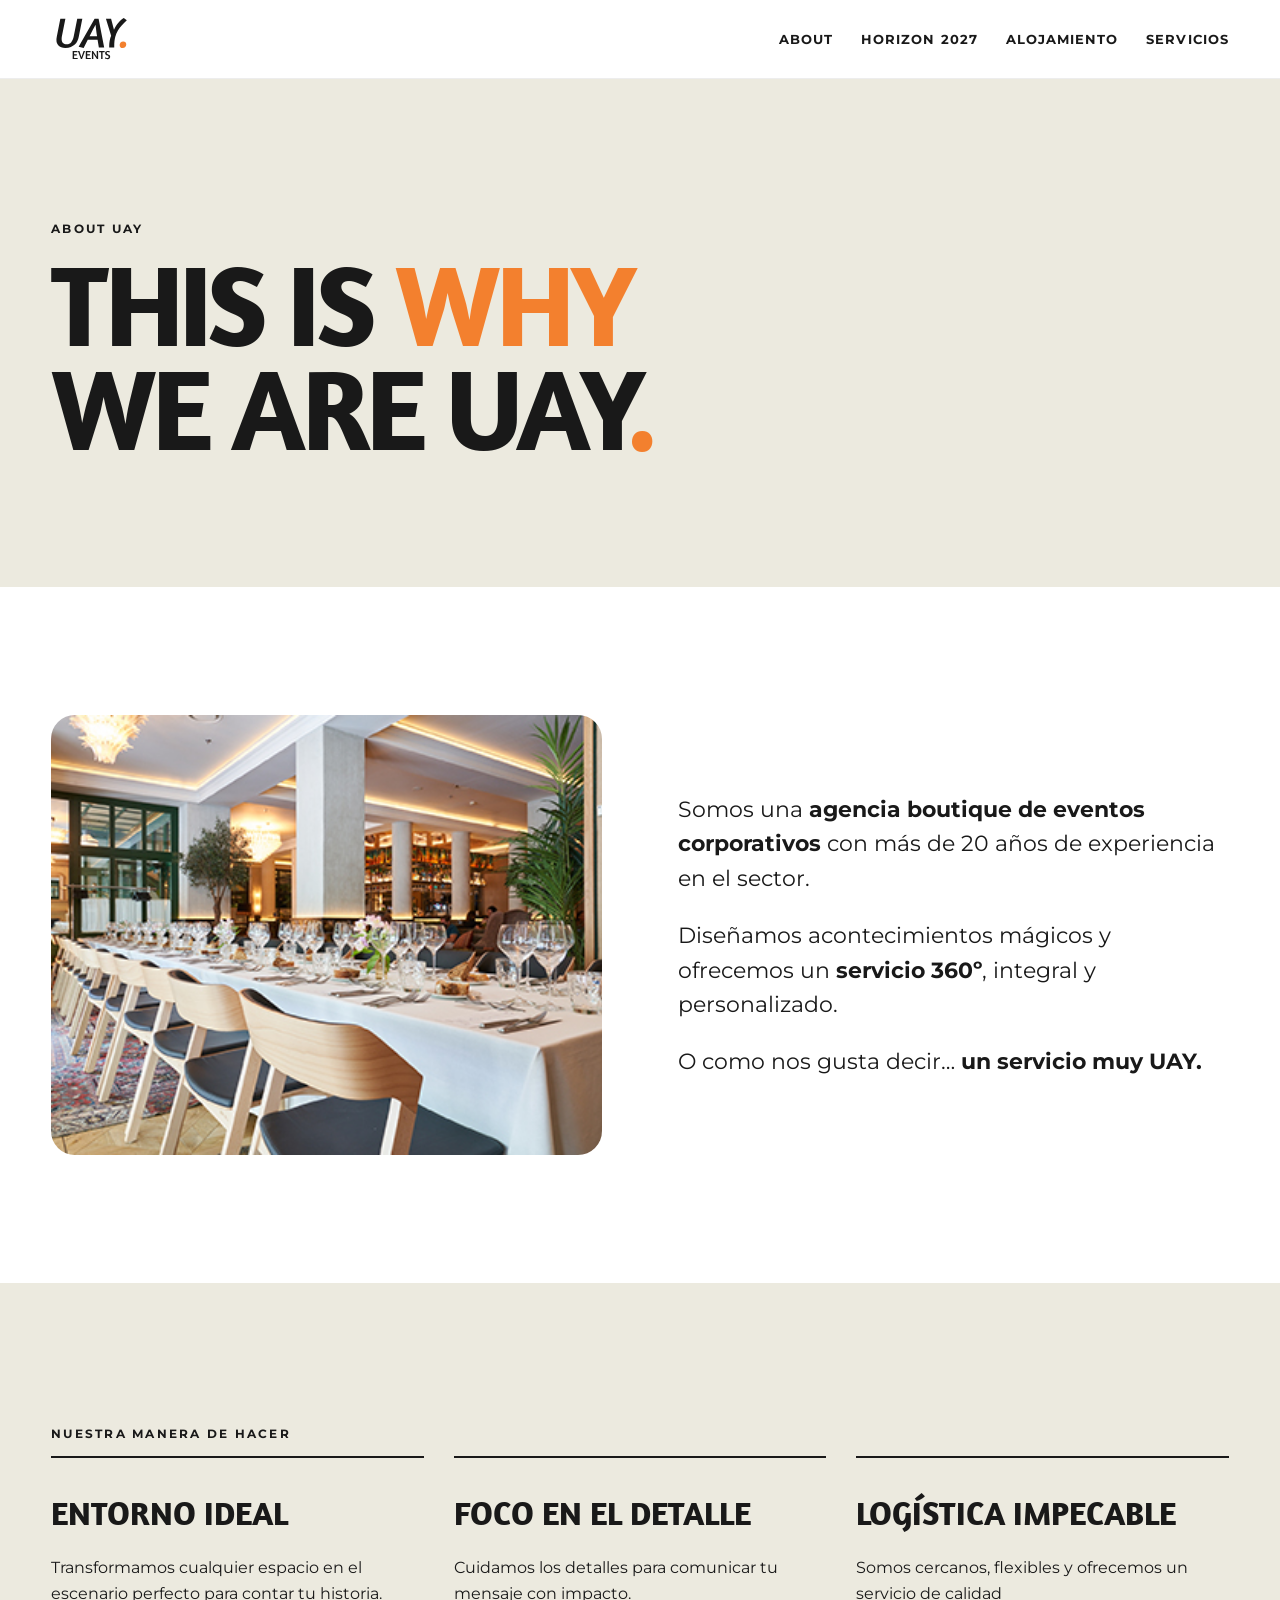
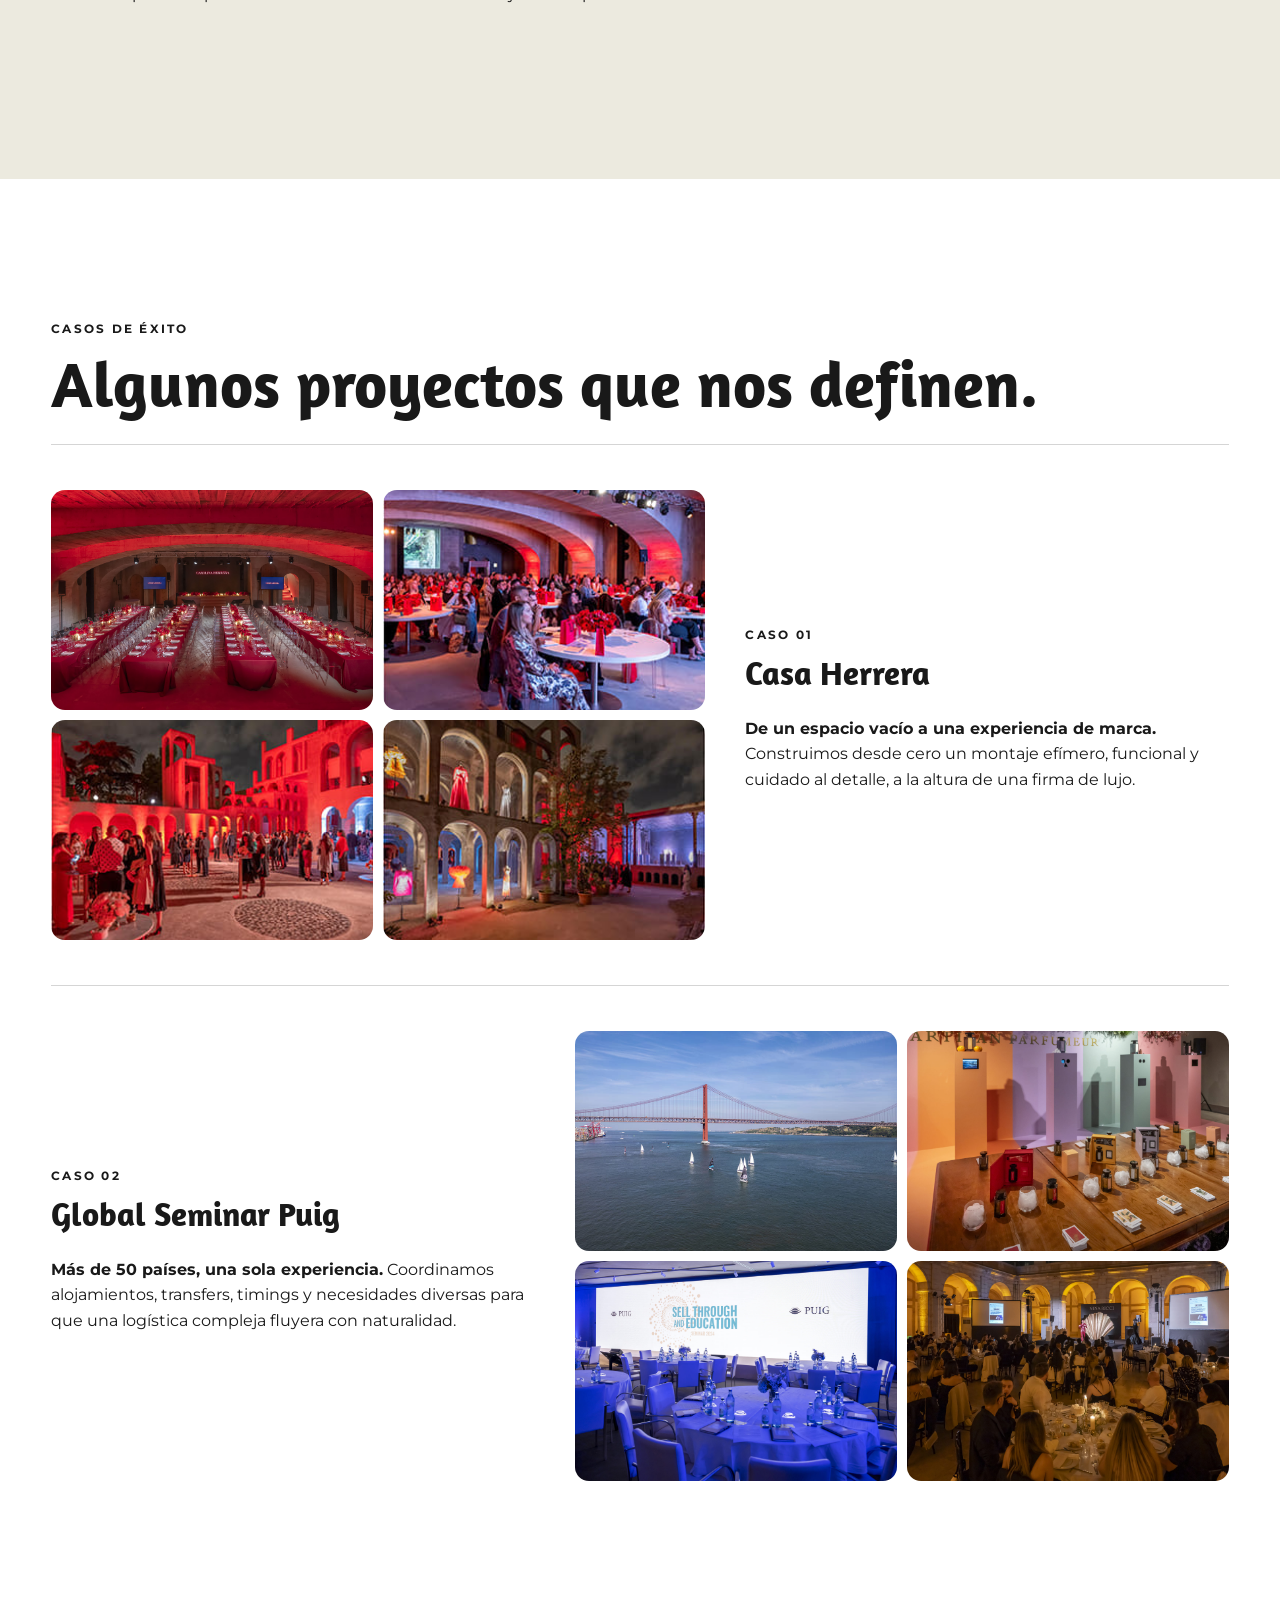
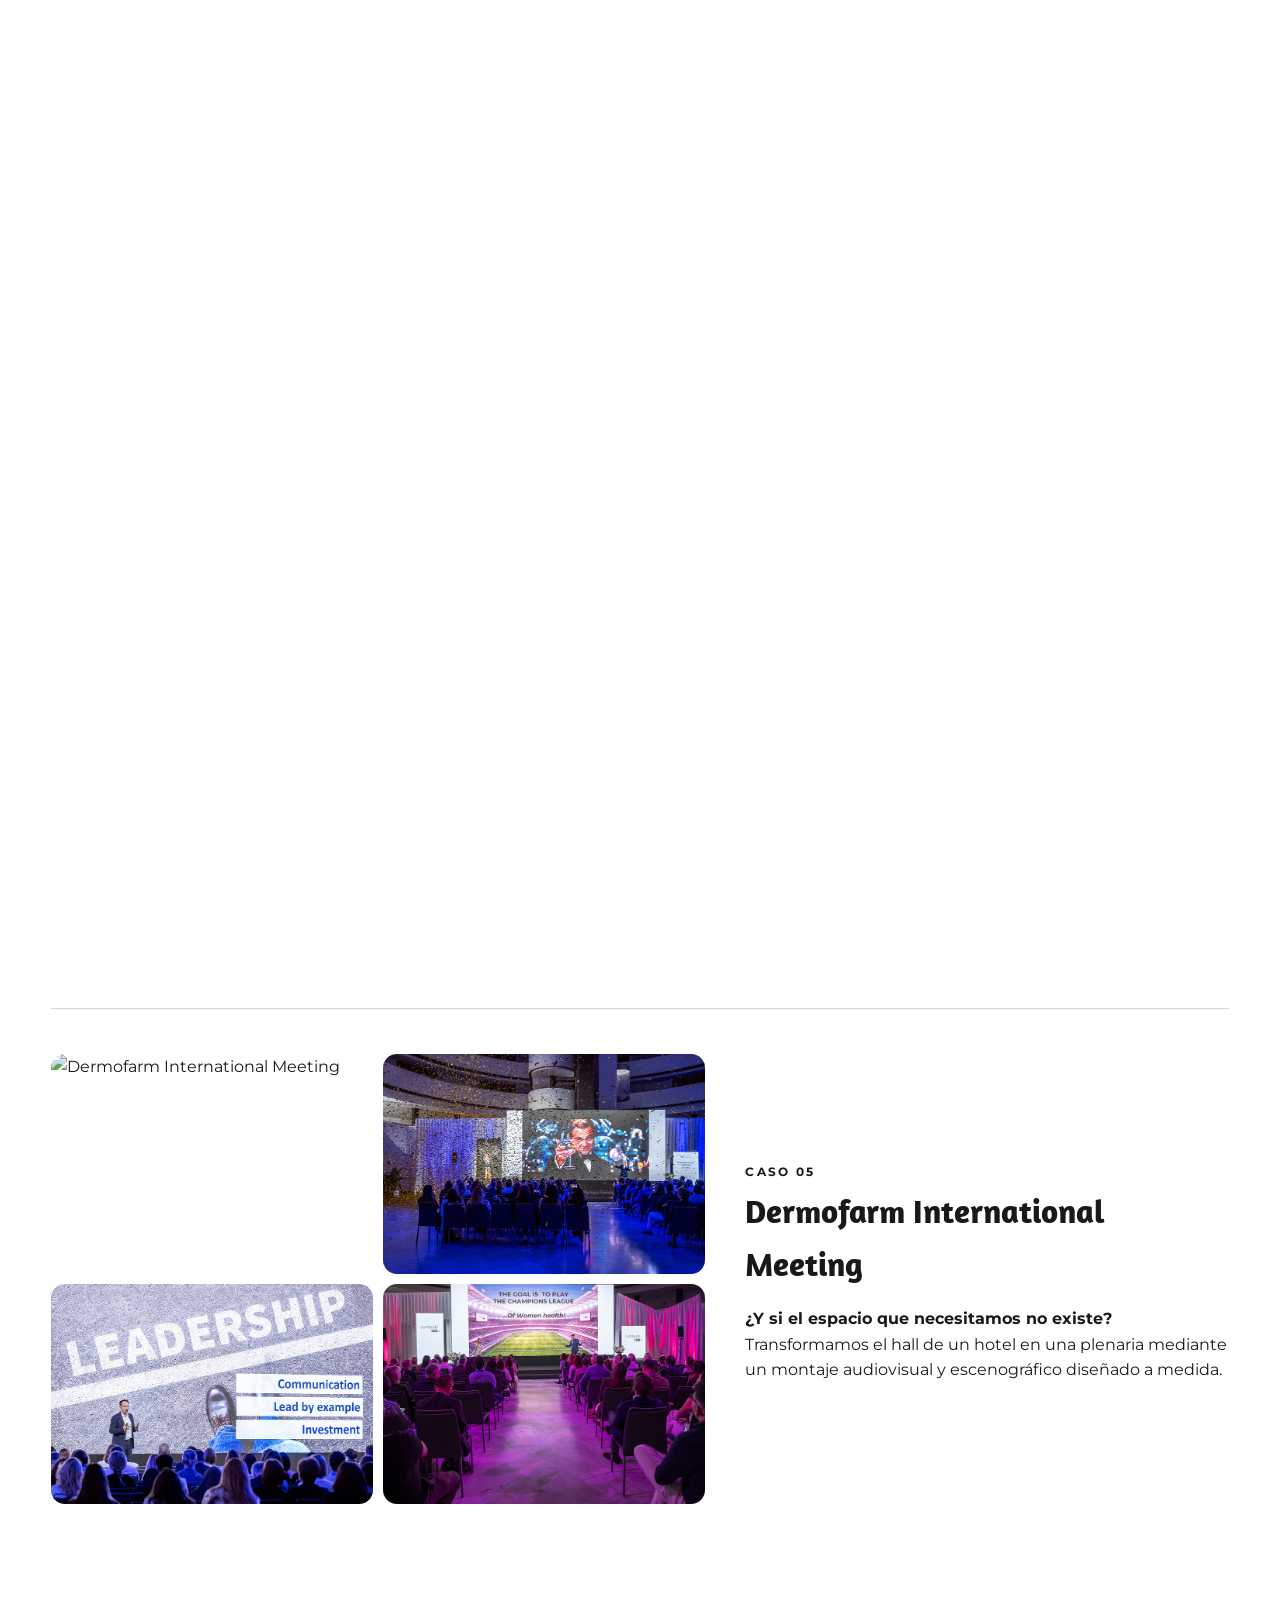
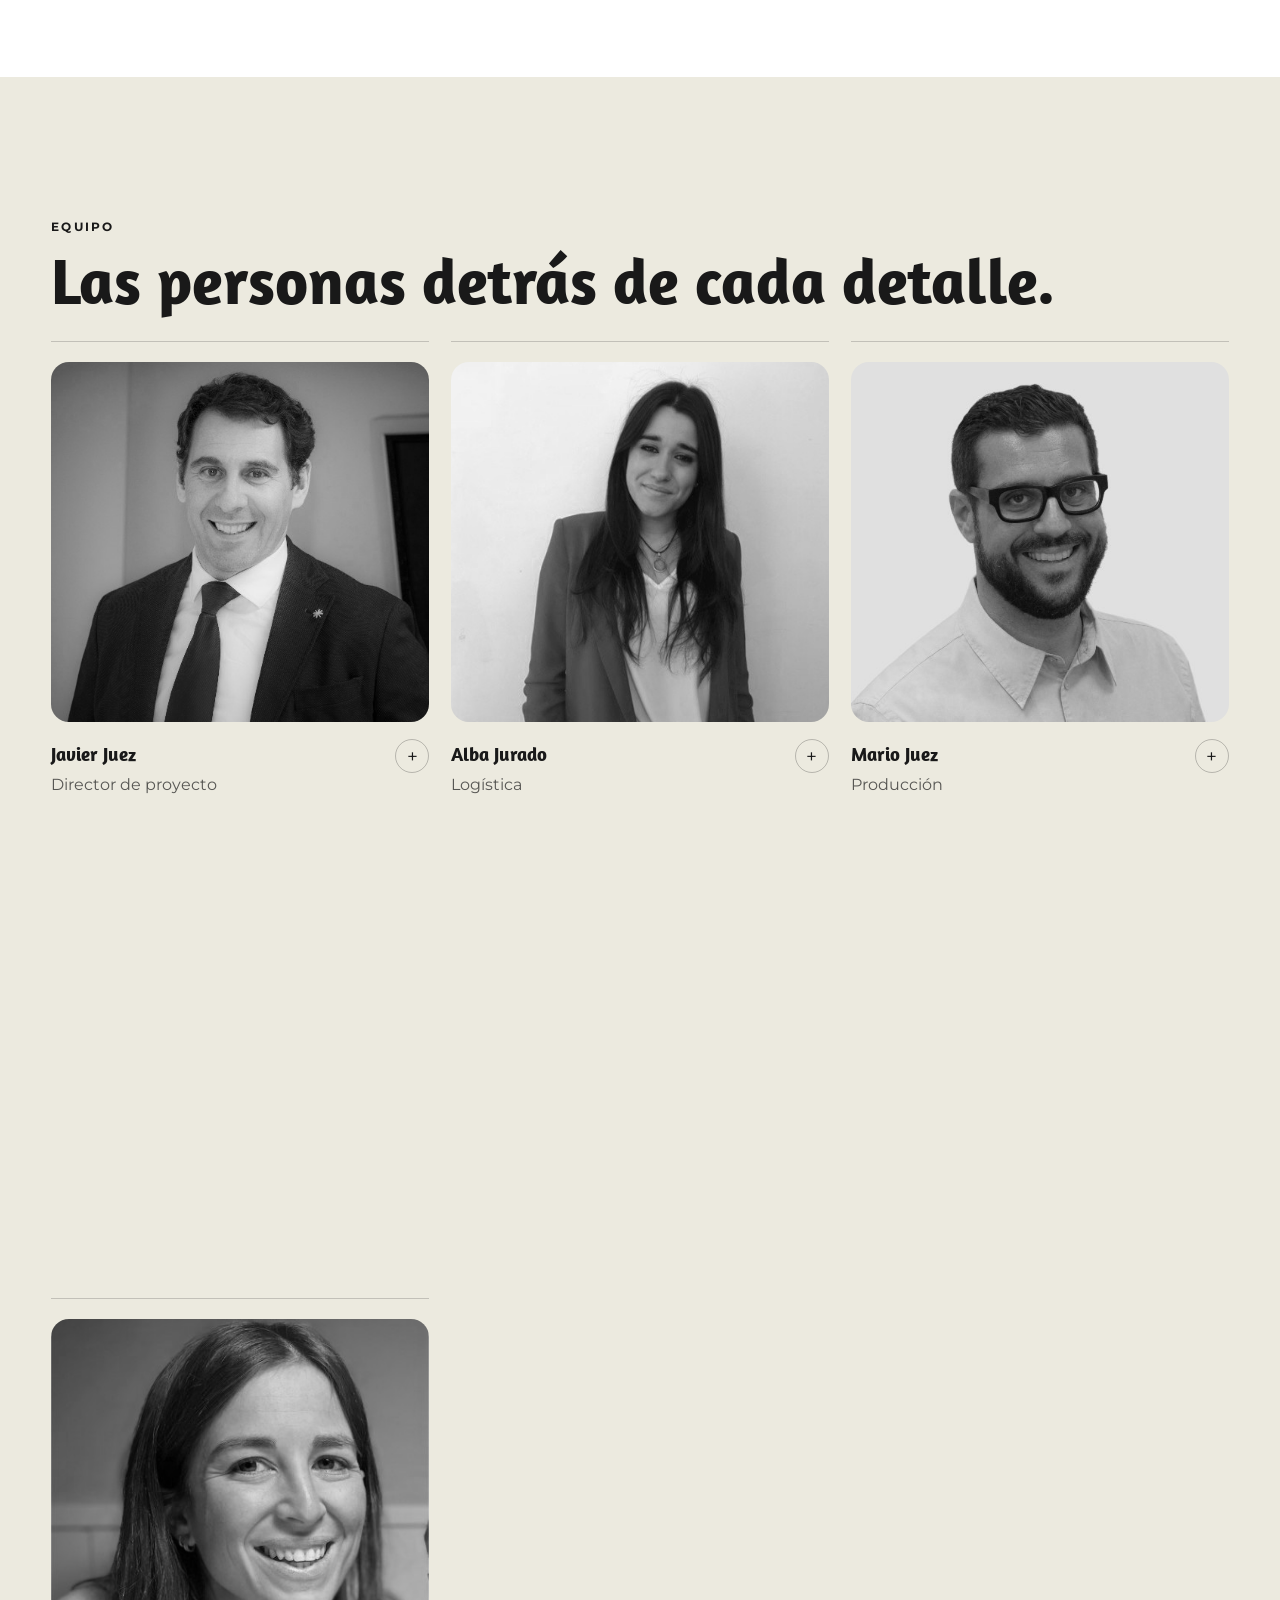
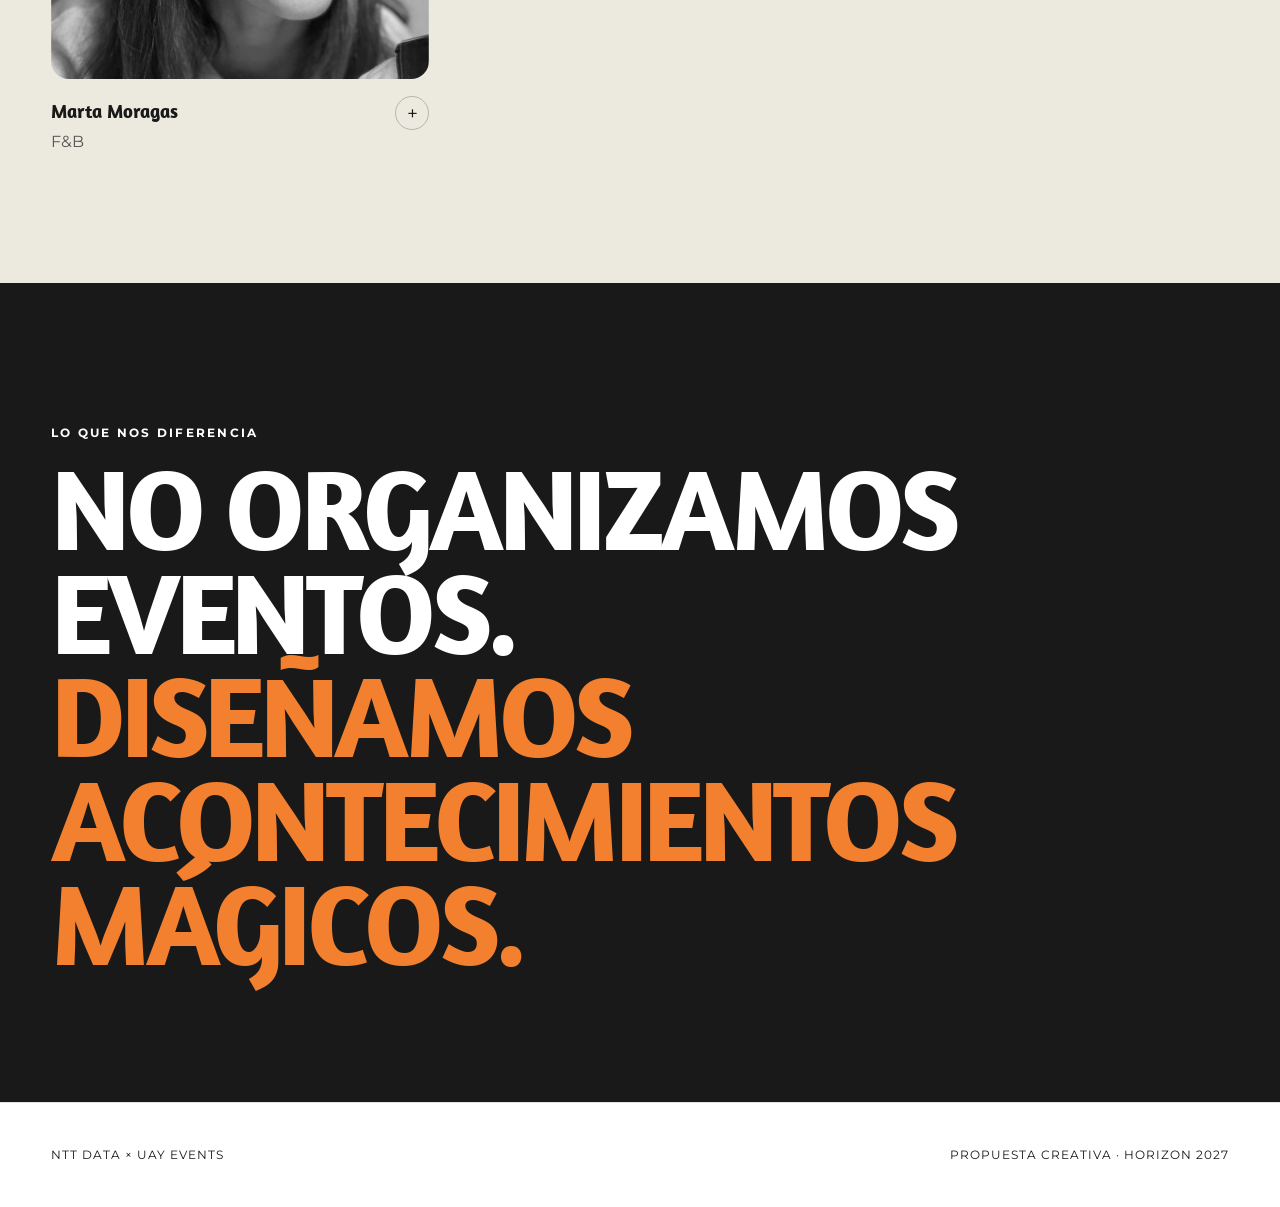
==== commit cf528604: "added about us - tema more info" ====
--- a/about.html
+++ b/about.html
@@ -54,7 +54,7 @@
       <p class="eyebrow">Nuestra manera de hacer</p>
       <div class="grid-3">
         <div class="pillar reveal"><h3 class="h3">ENTORNO IDEAL</h3><p>Transformamos cualquier espacio en el escenario perfecto para contar tu historia.</p></div>
-        <div class="pillar reveal"><h3 class="h3">FOCO EN LOS DETALLES</h3><p>Cuidamos los detalles para comunicar tu mensaje con impacto.</p></div>
+        <div class="pillar reveal"><h3 class="h3">FOCO EN EL DETALLE</h3><p>Cuidamos los detalles para comunicar tu mensaje con impacto.</p></div>
         <div class="pillar reveal"><h3 class="h3">LOGÍSTICA IMPECABLE</h3><p>Somos cercanos, flexibles y ofrecemos un servicio de calidad</p></div>
       </div>
     </div>
@@ -123,7 +123,7 @@
       <article class="project reveal">
         <div class="project__media project-gallery">
             <img src="assets/images/projects/dermofarm-1.jpg" alt="Dermofarm International Meeting" loading="lazy">
-            <img src="assets/images/projects/dermofarm-1.jpg" alt="Dermofarm International Meeting" loading="lazy">
+            <img src="assets/images/projects/dermofarm-2.jpg" alt="Dermofarm International Meeting" loading="lazy">
             <img src="assets/images/projects/dermofarm-3.jpg" alt="Dermofarm International Meeting" loading="lazy">
             <img src="assets/images/projects/dermofarm-4.jpg" alt="Dermofarm International Meeting " loading="lazy">
         </div>
@@ -142,57 +142,189 @@
       <p class="eyebrow">Equipo</p>
       <h2 class="h2">Las personas detrás de cada detalle.</h2>
       <div class="team-grid">
-        
-        <article class="team-card reveal">
-          <div class="media-placeholder media-placeholder--light">
-            <img src="assets/images/team/javier.png" alt="Javier" loading="lazy">
-          </div>
-          <h3>Javier Juez</h3>
-          <p class="muted">Director de proyecto</p>
-        </article>
-        <article class="team-card reveal">
-          <div class="media-placeholder media-placeholder--light">
-            <img src="assets/images/team/alba.png" alt="Alba" loading="lazy">
-          </div>
-          <h3>Alba Jurado</h3>
-          <p class="muted">Logística</p>
-        </article>
-        <article class="team-card reveal">
-          <div class="media-placeholder media-placeholder--light">
-            <img src="assets/images/team/mario.png" alt="Mario" loading="lazy">
-          </div>
-          <h3>Mario Juez</h3>
-          <p class="muted">Project Manager</p>
-          <p class="muted">Producción</p>
-        </article>
-        <article class="team-card reveal">
-          <div class="media-placeholder media-placeholder--light">
-            <img src="assets/images/team/laia.png" alt="Laia" loading="lazy">
-          </div>
-          <h3>Laia Guerrero</h3>
-          <p class="muted">Diseño</p>
-        </article>
-        <article class="team-card reveal">
-          <div class="media-placeholder media-placeholder--light">
-            <img src="assets/images/team/andrea.jpeg" alt="An" loading="lazy">
-          </div>
-          <h3>Andrea Esbrí</h3>
-          <p class="muted">Gestión de registros y reservas</p>
-        </article>
-        <article class="team-card reveal">
-          <div class="media-placeholder media-placeholder--light">
-            <img src="assets/images/team/barbara.jpg" alt="Barbara" loading="lazy">
-          </div>
-          <h3>Bárbara Cánovas</h3>
-          <p class="muted">Hospitality & Guest Service</p>
-        </article>
-        <article class="team-card reveal">
-          <div class="media-placeholder media-placeholder--light">
-            <img src="assets/images/team/marta.jpg" alt="Marta" loading="lazy">
-          </div>
-          <h3>Marta Moragas</h3>
-          <p class="muted">Responsable F&B</p>
-        </article>
+
+        <details class="team-card reveal">
+          <summary class="team-card__summary">
+            <div class="media-placeholder media-placeholder--light">
+              <img src="assets/images/team/javier.png" alt="Javier Juez" loading="lazy">
+              <span class="team-card__hint">Ver perfil +</span>
+            </div>
+
+            <div class="team-card__heading">
+              <div>
+                <h3>Javier Juez</h3>
+                <p class="muted">Director de proyecto</p>
+              </div>
+              <span class="team-card__icon">+</span>
+            </div>
+          </summary>
+
+          <div class="team-card__content">
+            <p class="team-card__quote">“Me encargo de que todas las piezas encajen.”</p>
+            <p>
+              Tengo la visión global del proyecto, coordino al equipo y acompaño cada decisión
+              para que la experiencia avance siempre en la misma dirección. Además, realizo
+              la regiduría en sala.
+            </p>
+          </div>
+        </details>
+
+
+        <details class="team-card reveal">
+          <summary class="team-card__summary">
+            <div class="media-placeholder media-placeholder--light">
+              <img src="assets/images/team/alba.png" alt="Alba Jurado" loading="lazy">
+              <span class="team-card__hint">Ver perfil +</span>
+            </div>
+
+            <div class="team-card__heading">
+              <div>
+                <h3>Alba Jurado</h3>
+                <p class="muted">Logística</p>
+              </div>
+              <span class="team-card__icon">+</span>
+            </div>
+          </summary>
+
+          <div class="team-card__content">
+            <p class="team-card__quote">“Mi trabajo es conseguir que todo fluya.”</p>
+            <p>
+              Coordino timings, movimientos y necesidades logísticas para que cada asistente
+              esté donde tiene que estar, cuando tiene que estar y como queremos que esté.
+            </p>
+          </div>
+        </details>
+
+
+        <details class="team-card reveal">
+          <summary class="team-card__summary">
+            <div class="media-placeholder media-placeholder--light">
+              <img src="assets/images/team/mario.png" alt="Mario Juez" loading="lazy">
+              <span class="team-card__hint">Ver perfil +</span>
+            </div>
+
+            <div class="team-card__heading">
+              <div>
+                <h3>Mario Juez</h3>
+                <p class="muted">Producción</p>
+              </div>
+              <span class="team-card__icon">+</span>
+            </div>
+          </summary>
+
+          <div class="team-card__content">
+            <p class="team-card__quote">“Convierto las ideas en realidad.”</p>
+            <p>
+              Me encargo de aterrizar la propuesta y coordinar la producción para que todo
+              lo que hemos imaginado funcione de verdad el día del evento.
+            </p>
+          </div>
+        </details>
+
+
+        <details class="team-card reveal">
+          <summary class="team-card__summary">
+            <div class="media-placeholder media-placeholder--light">
+              <img src="assets/images/team/laia.png" alt="Laia Guerrero" loading="lazy">
+              <span class="team-card__hint">Ver perfil +</span>
+            </div>
+
+            <div class="team-card__heading">
+              <div>
+                <h3>Laia Guerrero</h3>
+                <p class="muted">Diseño</p>
+              </div>
+              <span class="team-card__icon">+</span>
+            </div>
+          </summary>
+
+          <div class="team-card__content">
+            <p class="team-card__quote">“Doy forma visual a la experiencia.”</p>
+            <p>
+              Transformo el concepto en una identidad coherente, cuidando cada aplicación
+              para que HORIZON se reconozca en todos los puntos del recorrido.
+            </p>
+          </div>
+        </details>
+
+
+        <details class="team-card reveal">
+          <summary class="team-card__summary">
+            <div class="media-placeholder media-placeholder--light">
+              <img src="assets/images/team/andrea.jpeg" alt="Andrea Esbrí" loading="lazy">
+              <span class="team-card__hint">Ver perfil +</span>
+            </div>
+
+            <div class="team-card__heading">
+              <div>
+                <h3>Andrea Esbrí</h3>
+                <p class="muted">Gestión de registros y reservas</p>
+              </div>
+              <span class="team-card__icon">+</span>
+            </div>
+          </summary>
+
+          <div class="team-card__content">
+            <p class="team-card__quote">“Cuido la experiencia antes de que empiece el evento.”</p>
+            <p>
+              Gestiono registros y reservas y acompaño a los asistentes para que toda la
+              información esté controlada desde el primer contacto.
+            </p>
+          </div>
+        </details>
+
+
+        <details class="team-card reveal">
+          <summary class="team-card__summary">
+            <div class="media-placeholder media-placeholder--light">
+              <img src="assets/images/team/barbara.jpg" alt="Bárbara Cánovas" loading="lazy">
+              <span class="team-card__hint">Ver perfil +</span>
+            </div>
+
+            <div class="team-card__heading">
+              <div>
+                <h3>Bárbara Cánovas</h3>
+                <p class="muted">Hospitality & Guest Service</p>
+              </div>
+              <span class="team-card__icon">+</span>
+            </div>
+          </summary>
+
+          <div class="team-card__content">
+            <p class="team-card__quote">“Me aseguro de que cada invitado se sienta acompañado.”</p>
+            <p>
+              Estoy pendiente de sus necesidades y de esos pequeños detalles que hacen que
+              una buena organización se convierta en una gran experiencia.
+            </p>
+          </div>
+        </details>
+
+
+        <details class="team-card reveal">
+          <summary class="team-card__summary">
+            <div class="media-placeholder media-placeholder--light">
+              <img src="assets/images/team/marta.jpg" alt="Marta Moragas" loading="lazy">
+              <span class="team-card__hint">Ver perfil +</span>
+            </div>
+
+            <div class="team-card__heading">
+              <div>
+                <h3>Marta Moragas</h3>
+                <p class="muted">F&B</p>
+              </div>
+              <span class="team-card__icon">+</span>
+            </div>
+          </summary>
+
+          <div class="team-card__content">
+            <p class="team-card__quote">“Hago que la gastronomía también forme parte de la experiencia.”</p>
+            <p>
+              Coordino la propuesta de F&B, proveedores y necesidades especiales para que
+              cada momento gastronómico esté a la altura del evento.
+            </p>
+          </div>
+        </details>
+
       </div>
     </div>
   </section>
--- a/css/styles.css
+++ b/css/styles.css
@@ -1243,6 +1243,186 @@
   margin:0;
   opacity:.7;
 }
+
+/* ==================================================
+TEAM
+================================================== */
+
+.team-grid{
+  display:grid;
+  grid-template-columns:repeat(3,1fr);
+  gap:22px;
+  align-items:start;
+}
+
+.team-card{
+  border-top:1px solid rgba(25,25,25,.2);
+  padding-top:20px;
+}
+
+.team-card__summary{
+  list-style:none;
+  cursor:pointer;
+}
+
+.team-card__summary::-webkit-details-marker{
+  display:none;
+}
+
+.team-card__summary::marker{
+  display:none;
+  content:"";
+}
+
+.team-card .media-placeholder{
+  min-height:360px;
+  border-radius:18px;
+  position:relative;
+  cursor:pointer;
+}
+
+.team-card .media-placeholder::after{
+  content:"";
+  position:absolute;
+  inset:0;
+  background:linear-gradient(
+    to top,
+    rgba(25,25,25,.55),
+    rgba(25,25,25,0) 45%
+  );
+  opacity:0;
+  transition:.3s ease;
+}
+
+.team-card:hover .media-placeholder::after,
+.team-card[open] .media-placeholder::after{
+  opacity:1;
+}
+
+.team-card .media-placeholder img{
+  transition:transform .45s ease;
+}
+
+.team-card:hover .media-placeholder img{
+  transform:scale(1.035);
+}
+
+
+/* Texto sobre imagen */
+
+.team-card__hint{
+  position:absolute;
+  left:20px;
+  bottom:18px;
+  z-index:2;
+
+  color:var(--white);
+  font-size:.7rem;
+  font-weight:700;
+  letter-spacing:.12em;
+  text-transform:uppercase;
+
+  opacity:0;
+  transform:translateY(8px);
+  transition:.3s ease;
+}
+
+.team-card:hover .team-card__hint,
+.team-card[open] .team-card__hint{
+  opacity:1;
+  transform:none;
+}
+
+
+/* Nombre + cargo */
+
+.team-card__heading{
+  display:flex;
+  justify-content:space-between;
+  align-items:flex-start;
+  gap:20px;
+}
+
+.team-card h3{
+  margin:18px 0 2px;
+  font-family:"Amaranth",sans-serif;
+}
+
+.team-card__heading p{
+  margin:0;
+}
+
+
+/* Icono + */
+
+.team-card__icon{
+  flex:0 0 auto;
+
+  width:34px;
+  height:34px;
+  margin-top:17px;
+
+  display:flex;
+  align-items:center;
+  justify-content:center;
+
+  border:1px solid rgba(25,25,25,.25);
+  border-radius:50%;
+
+  font-size:1.2rem;
+  line-height:1;
+
+  transition:
+    transform .3s ease,
+    background .3s ease,
+    border-color .3s ease;
+}
+
+.team-card:hover .team-card__icon{
+  background:var(--orange);
+  border-color:var(--orange);
+}
+
+.team-card[open] .team-card__icon{
+  transform:rotate(45deg);
+  background:var(--orange);
+  border-color:var(--orange);
+}
+
+
+/* Contenido desplegable */
+
+.team-card__content{
+  padding:25px 0 10px;
+  margin-top:20px;
+  border-top:1px solid rgba(25,25,25,.16);
+}
+
+.team-card__content p{
+  margin:0;
+  font-size:.9rem;
+  line-height:1.75;
+}
+
+.team-card__quote{
+  font-family:"Amaranth",sans-serif;
+  font-size:1.3rem !important;
+  line-height:1.3 !important;
+  margin-bottom:14px !important;
+  color:var(--orange);
+}
+
+
+/* Accesibilidad */
+
+.team-card__summary:focus-visible{
+  outline:2px solid var(--orange);
+  outline-offset:6px;
+  border-radius:18px;
+}
+
+
+
 
 @media (max-width:900px){
   .nav__toggle{display:block}
